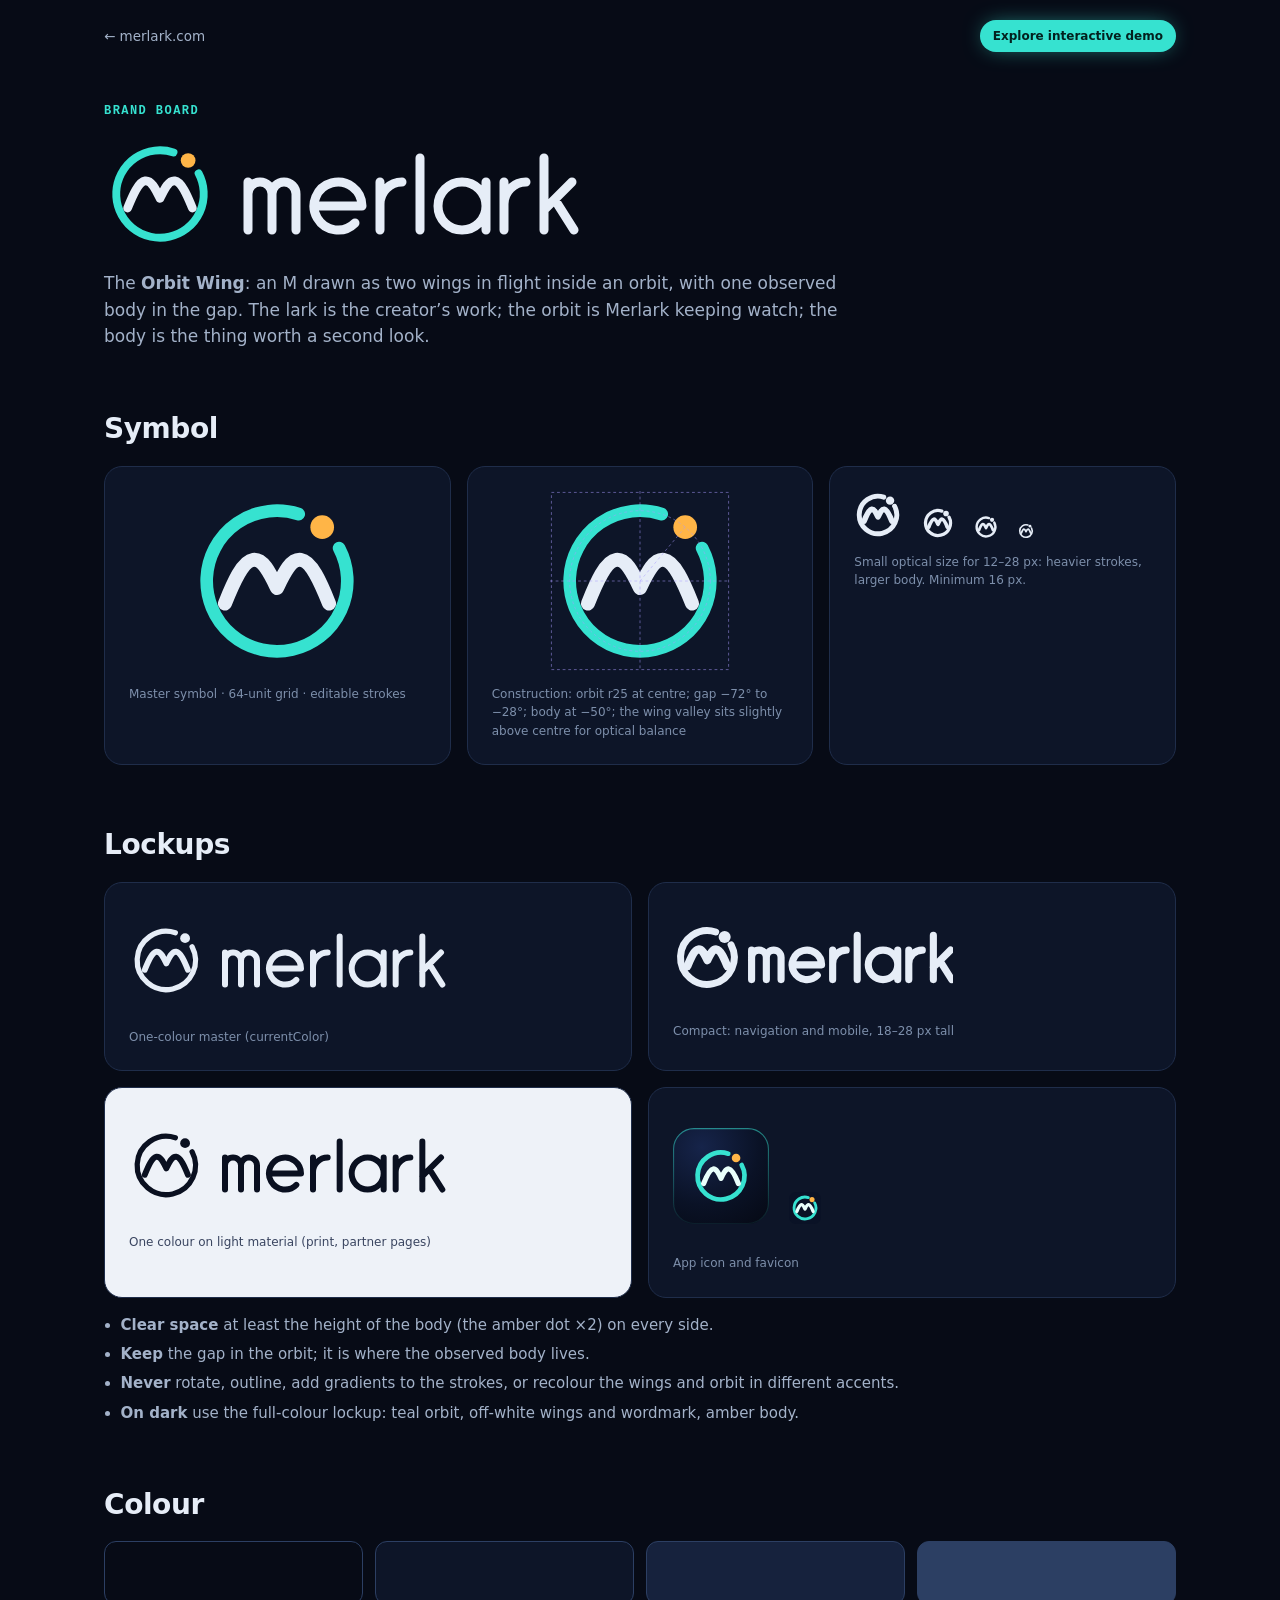
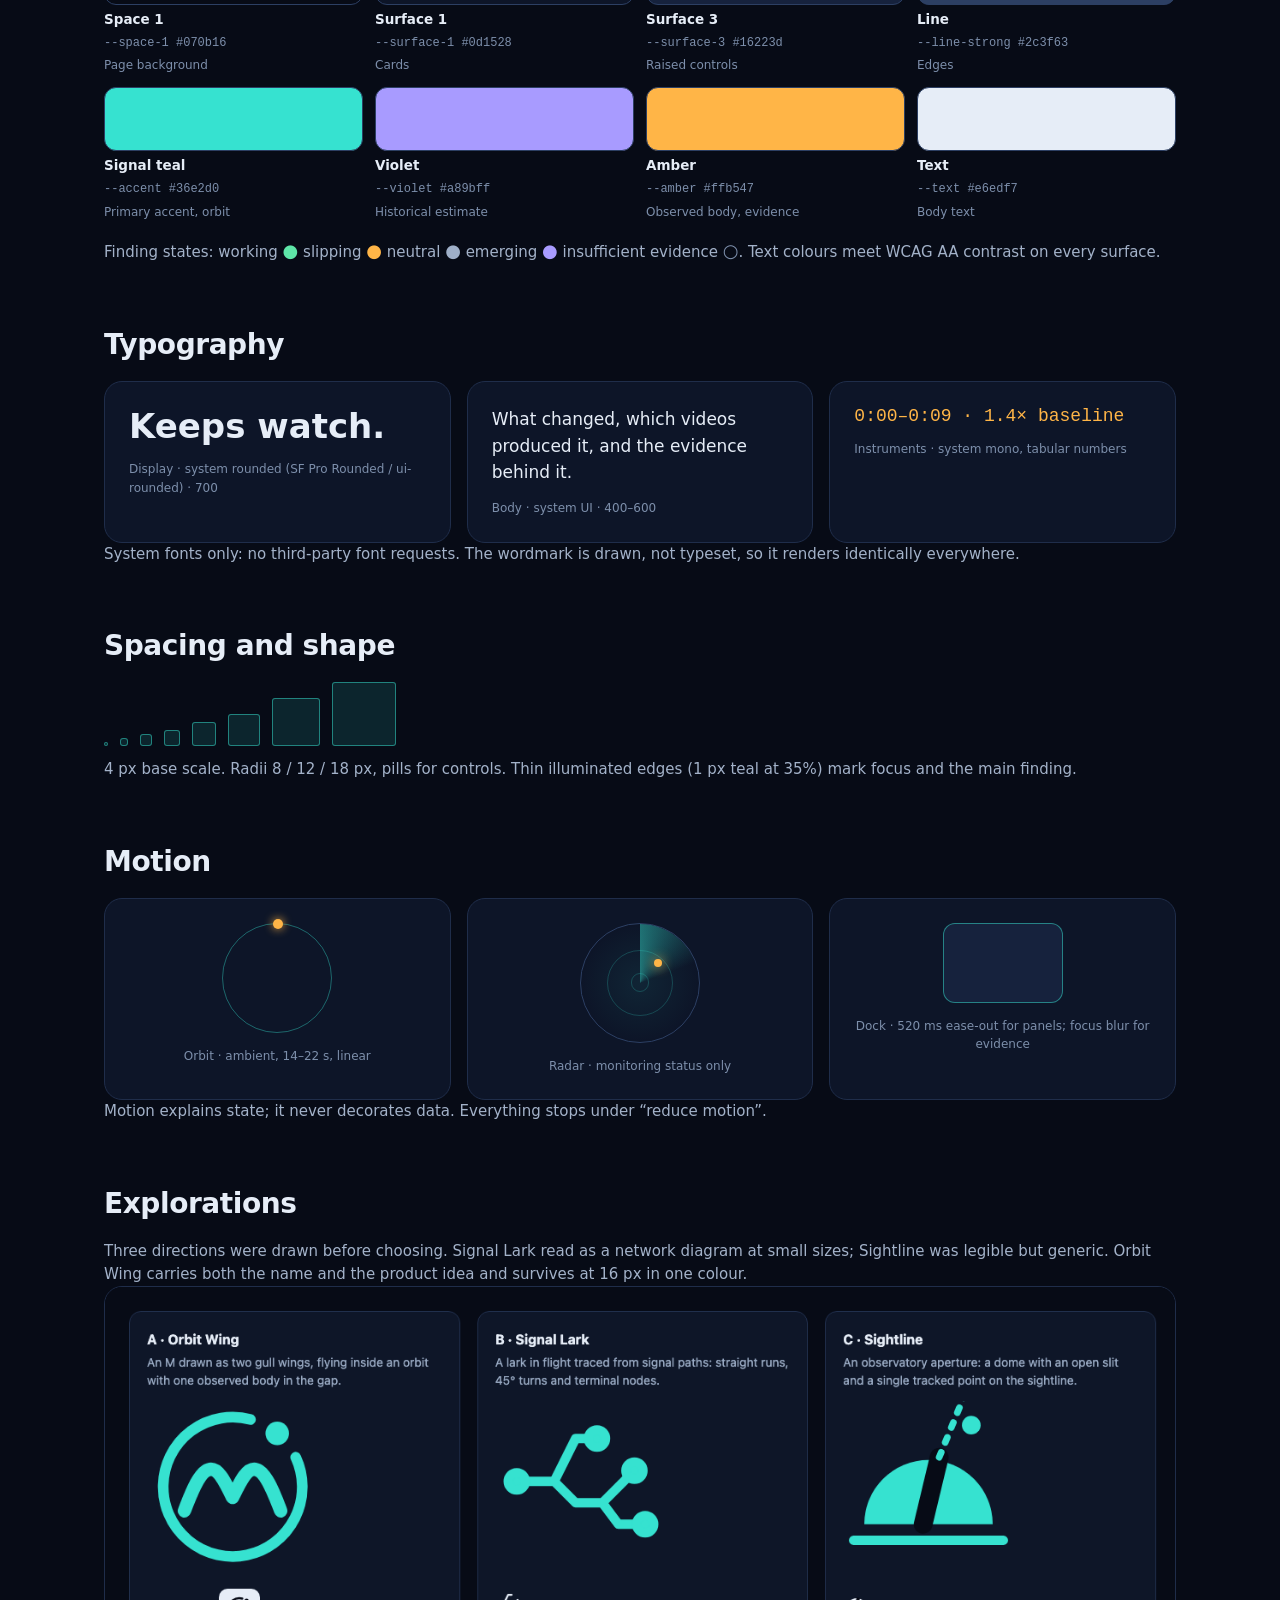
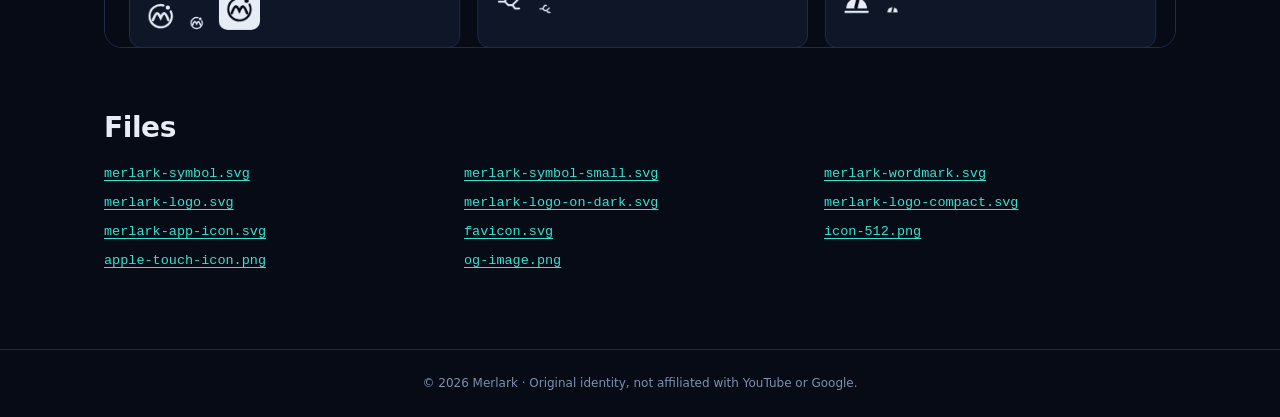
==== brand/index.html @ f20dcfb4 "Merlark brand, spacecraft landing and interactive demo at /demo/ Source: MERLARK branch landing-v2 (" ====
<!doctype html>
<html lang="en" style="background:#070b16">
<head>
<meta charset="utf-8"><meta name="viewport" content="width=device-width, initial-scale=1"><meta name="color-scheme" content="dark">
<title>Merlark brand</title>
<meta name="description" content="Merlark brand board: symbol, wordmark, colours, typography, spacing, usage and motion.">
<link rel="icon" href="../assets/brand/favicon.svg" type="image/svg+xml">
<link rel="stylesheet" href="../assets/css/tokens.css"><link rel="stylesheet" href="../assets/css/base.css"><link rel="stylesheet" href="../assets/css/space.css"><link rel="stylesheet" href="brand.css">
</head>
<body>
<div class="starfield" aria-hidden="true"></div>
<header class="bb-head"><a href="../" class="back">← merlark.com</a><a class="btn btn-primary btn-sm" href="../demo/">Explore interactive demo</a></header>
<main class="bb">
<section class="bb-hero">
  <p class="eyebrow">Brand board</p>
  <div class="bb-lockup"><svg role="img" aria-label="Merlark logo" xmlns="http://www.w3.org/2000/svg" viewBox="0 0 240 56" width="480" height="112" role="img" aria-label="Merlark">
  
  <g transform="scale(0.875)" fill="none" stroke-linecap="round" stroke-linejoin="round">
    <path d="M54.07 20.26A25 25 0 1 1 39.73 8.22" stroke="#36e2d0" stroke-width="4.5"/>
    <path d="M13.5 40C16.5 32.5 19.8 25 23.5 24.5C27.2 24 29.6 29.5 32 34.5C34.4 29.5 36.8 24 40.5 24.5C44.2 25 47.5 32.5 50.5 40" stroke="#e6edf7" stroke-width="5"/>
    <circle cx="48.07" cy="12.85" r="4.2" fill="#ffb547"/>
  </g>
  <path transform="translate(70 6)" d="M2 40V16M2 22A6 6 0 0 1 14 22V40M14 22A6 6 0 0 1 26 22V40 M35 28H59A12 12 0 1 0 55.5 36.5 M68 40V16M68 27A11 11 0 0 1 79 16 M88 4V40 M121 16V40M121 28A12 12 0 1 0 97 28A12 12 0 1 0 121 28 M130 40V16M130 27A11 11 0 0 1 141 16 M150 4V40M164 16L150 30M155.5 25L165 40" fill="none" stroke="#e6edf7" stroke-width="4.5" stroke-linecap="round" stroke-linejoin="round"/>
</svg>
</div>
  <p class="lead">The <strong>Orbit Wing</strong>: an M drawn as two wings in flight inside an orbit, with one observed body in the gap. The lark is the creator’s work; the orbit is Merlark keeping watch; the body is the thing worth a second look.</p>
</section>

<section><h2>Symbol</h2>
<div class="grid3">
  <figure class="tile"><div class="sym-c"><svg  xmlns="http://www.w3.org/2000/svg" viewBox="0 0 64 64" width="180" height="180" role="img" aria-label="Merlark">
  
  <g fill="none" stroke="currentColor" stroke-linecap="round" stroke-linejoin="round">
    <path class="orbit" d="M54.07 20.26A25 25 0 1 1 39.73 8.22" stroke-width="4.5"/>
    <path class="wings" d="M13.5 40C16.5 32.5 19.8 25 23.5 24.5C27.2 24 29.6 29.5 32 34.5C34.4 29.5 36.8 24 40.5 24.5C44.2 25 47.5 32.5 50.5 40" stroke-width="5"/>
  </g>
  <circle class="body" cx="48.07" cy="12.85" r="4.2" fill="currentColor"/>
</svg>
</div><figcaption>Master symbol · 64-unit grid · editable strokes</figcaption></figure>
  <figure class="tile construct"><div class="sym-c"><svg  xmlns="http://www.w3.org/2000/svg" viewBox="0 0 64 64" width="180" height="180" role="img" aria-label="Merlark">
  
  <g fill="none" stroke="currentColor" stroke-linecap="round" stroke-linejoin="round">
    <path class="orbit" d="M54.07 20.26A25 25 0 1 1 39.73 8.22" stroke-width="4.5"/>
    <path class="wings" d="M13.5 40C16.5 32.5 19.8 25 23.5 24.5C27.2 24 29.6 29.5 32 34.5C34.4 29.5 36.8 24 40.5 24.5C44.2 25 47.5 32.5 50.5 40" stroke-width="5"/>
  </g>
  <circle class="body" cx="48.07" cy="12.85" r="4.2" fill="currentColor"/>
</svg>
<svg class="guides" viewBox="0 0 64 64" width="180" height="180" aria-hidden="true"><circle cx="32" cy="32" r="25"/><line x1="32" y1="0" x2="32" y2="64"/><line x1="0" y1="32" x2="64" y2="32"/><line x1="32" y1="32" x2="48.07" y2="12.85"/><rect x="0.5" y="0.5" width="63" height="63"/></svg></div><figcaption>Construction: orbit r25 at centre; gap −72° to −28°; body at −50°; the wing valley sits slightly above centre for optical balance</figcaption></figure>
  <figure class="tile sizes"><div class="row"><svg  xmlns="http://www.w3.org/2000/svg" viewBox="0 0 64 64" width="48" height="48" role="img" aria-label="Merlark">
  
  <g fill="none" stroke="currentColor" stroke-linecap="round" stroke-linejoin="round">
    <path d="M54.07 20.26A25 25 0 1 1 39.73 8.22" stroke-width="6.5"/>
    <path d="M13.5 40C16.5 32.5 19.8 25 23.5 24.5C27.2 24 29.6 29.5 32 34.5C34.4 29.5 36.8 24 40.5 24.5C44.2 25 47.5 32.5 50.5 40" stroke-width="7.5"/>
  </g>
  <circle cx="48.07" cy="12.85" r="5.6" fill="currentColor"/>
</svg>
<svg  xmlns="http://www.w3.org/2000/svg" viewBox="0 0 64 64" width="32" height="32" role="img" aria-label="Merlark">
  
  <g fill="none" stroke="currentColor" stroke-linecap="round" stroke-linejoin="round">
    <path d="M54.07 20.26A25 25 0 1 1 39.73 8.22" stroke-width="6.5"/>
    <path d="M13.5 40C16.5 32.5 19.8 25 23.5 24.5C27.2 24 29.6 29.5 32 34.5C34.4 29.5 36.8 24 40.5 24.5C44.2 25 47.5 32.5 50.5 40" stroke-width="7.5"/>
  </g>
  <circle cx="48.07" cy="12.85" r="5.6" fill="currentColor"/>
</svg>
<svg  xmlns="http://www.w3.org/2000/svg" viewBox="0 0 64 64" width="24" height="24" role="img" aria-label="Merlark">
  
  <g fill="none" stroke="currentColor" stroke-linecap="round" stroke-linejoin="round">
    <path d="M54.07 20.26A25 25 0 1 1 39.73 8.22" stroke-width="6.5"/>
    <path d="M13.5 40C16.5 32.5 19.8 25 23.5 24.5C27.2 24 29.6 29.5 32 34.5C34.4 29.5 36.8 24 40.5 24.5C44.2 25 47.5 32.5 50.5 40" stroke-width="7.5"/>
  </g>
  <circle cx="48.07" cy="12.85" r="5.6" fill="currentColor"/>
</svg>
<svg  xmlns="http://www.w3.org/2000/svg" viewBox="0 0 64 64" width="16" height="16" role="img" aria-label="Merlark">
  
  <g fill="none" stroke="currentColor" stroke-linecap="round" stroke-linejoin="round">
    <path d="M54.07 20.26A25 25 0 1 1 39.73 8.22" stroke-width="6.5"/>
    <path d="M13.5 40C16.5 32.5 19.8 25 23.5 24.5C27.2 24 29.6 29.5 32 34.5C34.4 29.5 36.8 24 40.5 24.5C44.2 25 47.5 32.5 50.5 40" stroke-width="7.5"/>
  </g>
  <circle cx="48.07" cy="12.85" r="5.6" fill="currentColor"/>
</svg>
</div><figcaption>Small optical size for 12–28 px: heavier strokes, larger body. Minimum 16 px.</figcaption></figure>
</div></section>

<section><h2>Lockups</h2>
<div class="grid2">
  <figure class="tile"><div class="pad mono"><svg  xmlns="http://www.w3.org/2000/svg" viewBox="0 0 240 56" width="320" height="75" role="img" aria-label="Merlark">
  
  <g transform="scale(0.875)" fill="none" stroke-linecap="round" stroke-linejoin="round">
    <path d="M54.07 20.26A25 25 0 1 1 39.73 8.22" stroke="currentColor" stroke-width="4.5"/>
    <path d="M13.5 40C16.5 32.5 19.8 25 23.5 24.5C27.2 24 29.6 29.5 32 34.5C34.4 29.5 36.8 24 40.5 24.5C44.2 25 47.5 32.5 50.5 40" stroke="currentColor" stroke-width="5"/>
    <circle cx="48.07" cy="12.85" r="4.2" fill="currentColor"/>
  </g>
  <path transform="translate(70 6)" d="M2 40V16M2 22A6 6 0 0 1 14 22V40M14 22A6 6 0 0 1 26 22V40 M35 28H59A12 12 0 1 0 55.5 36.5 M68 40V16M68 27A11 11 0 0 1 79 16 M88 4V40 M121 16V40M121 28A12 12 0 1 0 97 28A12 12 0 1 0 121 28 M130 40V16M130 27A11 11 0 0 1 141 16 M150 4V40M164 16L150 30M155.5 25L165 40" fill="none" stroke="currentColor" stroke-width="4.5" stroke-linecap="round" stroke-linejoin="round"/>
</svg>
</div><figcaption>One-colour master (currentColor)</figcaption></figure>
  <figure class="tile"><div class="pad mono"><svg  xmlns="http://www.w3.org/2000/svg" viewBox="0 0 228 56" width="280" height="69" role="img" aria-label="Merlark">
  
  <g transform="scale(0.875)" fill="none" stroke-linecap="round" stroke-linejoin="round">
    <path d="M54.07 20.26A25 25 0 1 1 39.73 8.22" stroke="currentColor" stroke-width="6.5"/>
    <path d="M13.5 40C16.5 32.5 19.8 25 23.5 24.5C27.2 24 29.6 29.5 32 34.5C34.4 29.5 36.8 24 40.5 24.5C44.2 25 47.5 32.5 50.5 40" stroke="currentColor" stroke-width="7.5"/>
    <circle cx="48.07" cy="12.85" r="5.6" fill="currentColor"/>
  </g>
  <path transform="translate(62 6)" d="M2 40V16M2 22A6 6 0 0 1 14 22V40M14 22A6 6 0 0 1 26 22V40 M35 28H59A12 12 0 1 0 55.5 36.5 M68 40V16M68 27A11 11 0 0 1 79 16 M88 4V40 M121 16V40M121 28A12 12 0 1 0 97 28A12 12 0 1 0 121 28 M130 40V16M130 27A11 11 0 0 1 141 16 M150 4V40M164 16L150 30M155.5 25L165 40" fill="none" stroke="currentColor" stroke-width="5.8" stroke-linecap="round" stroke-linejoin="round"/>
</svg>
</div><figcaption>Compact: navigation and mobile, 18–28 px tall</figcaption></figure>
  <figure class="tile light"><div class="pad"><svg  xmlns="http://www.w3.org/2000/svg" viewBox="0 0 240 56" width="320" height="75" role="img" aria-label="Merlark">
  
  <g transform="scale(0.875)" fill="none" stroke-linecap="round" stroke-linejoin="round">
    <path d="M54.07 20.26A25 25 0 1 1 39.73 8.22" stroke="currentColor" stroke-width="4.5"/>
    <path d="M13.5 40C16.5 32.5 19.8 25 23.5 24.5C27.2 24 29.6 29.5 32 34.5C34.4 29.5 36.8 24 40.5 24.5C44.2 25 47.5 32.5 50.5 40" stroke="currentColor" stroke-width="5"/>
    <circle cx="48.07" cy="12.85" r="4.2" fill="currentColor"/>
  </g>
  <path transform="translate(70 6)" d="M2 40V16M2 22A6 6 0 0 1 14 22V40M14 22A6 6 0 0 1 26 22V40 M35 28H59A12 12 0 1 0 55.5 36.5 M68 40V16M68 27A11 11 0 0 1 79 16 M88 4V40 M121 16V40M121 28A12 12 0 1 0 97 28A12 12 0 1 0 121 28 M130 40V16M130 27A11 11 0 0 1 141 16 M150 4V40M164 16L150 30M155.5 25L165 40" fill="none" stroke="currentColor" stroke-width="4.5" stroke-linecap="round" stroke-linejoin="round"/>
</svg>
</div><figcaption>One colour on light material (print, partner pages)</figcaption></figure>
  <figure class="tile"><div class="pad row"><img src="../assets/brand/merlark-app-icon.svg" width="96" height="96" alt="Merlark app icon"><img src="../assets/brand/favicon.svg" width="32" height="32" alt="Merlark favicon"></div><figcaption>App icon and favicon</figcaption></figure>
</div>
<ul class="rules">
  <li><b>Clear space</b> at least the height of the body (the amber dot ×2) on every side.</li>
  <li><b>Keep</b> the gap in the orbit; it is where the observed body lives.</li>
  <li><b>Never</b> rotate, outline, add gradients to the strokes, or recolour the wings and orbit in different accents.</li>
  <li><b>On dark</b> use the full-colour lockup: teal orbit, off-white wings and wordmark, amber body.</li>
</ul></section>

<section><h2>Colour</h2><ul class="swatches"><li><i style="background:#070b16"></i><b>Space 1</b><code>--space-1 #070b16</code><span>Page background</span></li><li><i style="background:#0d1528"></i><b>Surface 1</b><code>--surface-1 #0d1528</code><span>Cards</span></li><li><i style="background:#16223d"></i><b>Surface 3</b><code>--surface-3 #16223d</code><span>Raised controls</span></li><li><i style="background:#2c3f63"></i><b>Line</b><code>--line-strong #2c3f63</code><span>Edges</span></li><li><i style="background:#36e2d0"></i><b>Signal teal</b><code>--accent #36e2d0</code><span>Primary accent, orbit</span></li><li><i style="background:#a89bff"></i><b>Violet</b><code>--violet #a89bff</code><span>Historical estimate</span></li><li><i style="background:#ffb547"></i><b>Amber</b><code>--amber #ffb547</code><span>Observed body, evidence</span></li><li><i style="background:#e6edf7"></i><b>Text</b><code>--text #e6edf7</code><span>Body text</span></li></ul>
<p class="muted">Finding states: working <span class="k" style="color:#5ee6a8">●</span> slipping <span class="k" style="color:#ffb547">●</span> neutral <span class="k" style="color:#9fb0c9">●</span> emerging <span class="k" style="color:#a89bff">●</span> insufficient evidence <span class="k" style="color:#7d8fab">○</span>. Text colours meet WCAG AA contrast on every surface.</p></section>

<section><h2>Typography</h2>
<div class="grid3">
  <div class="tile type"><span class="t-disp">Keeps watch.</span><small>Display · system rounded (SF Pro Rounded / ui-rounded) · 700</small></div>
  <div class="tile type"><span class="t-body">What changed, which videos produced it, and the evidence behind it.</span><small>Body · system UI · 400–600</small></div>
  <div class="tile type"><span class="t-mono">0:00–0:09 · 1.4× baseline</span><small>Instruments · system mono, tabular numbers</small></div>
</div>
<p class="muted">System fonts only: no third-party font requests. The wordmark is drawn, not typeset, so it renders identically everywhere.</p></section>

<section><h2>Spacing and shape</h2>
<div class="spacing"><span style="width:4px;height:4px"></span><span style="width:8px;height:8px"></span><span style="width:12px;height:12px"></span><span style="width:16px;height:16px"></span><span style="width:24px;height:24px"></span><span style="width:32px;height:32px"></span><span style="width:48px;height:48px"></span><span style="width:64px;height:64px"></span></div>
<p class="muted">4 px base scale. Radii 8 / 12 / 18 px, pills for controls. Thin illuminated edges (1 px teal at 35%) mark focus and the main finding.</p></section>

<section><h2>Motion</h2>
<div class="grid3">
  <div class="tile motion"><div class="m-orbit"><i></i></div><small>Orbit · ambient, 14–22 s, linear</small></div>
  <div class="tile motion"><div class="radar"><i class="sweep"></i><i class="ring r1"></i><i class="ring r2"></i><b class="blip"></b></div><small>Radar · monitoring status only</small></div>
  <div class="tile motion"><div class="m-dock"></div><small>Dock · 520 ms ease-out for panels; focus blur for evidence</small></div>
</div>
<p class="muted">Motion explains state; it never decorates data. Everything stops under “reduce motion”.</p></section>

<section><h2>Explorations</h2>
<p class="muted">Three directions were drawn before choosing. Signal Lark read as a network diagram at small sizes; Sightline was legible but generic. Orbit Wing carries both the name and the product idea and survives at 16 px in one colour.</p>
<img class="explore" src="exploration.png" alt="Three logo concepts: Orbit Wing, Signal Lark and Sightline" width="1250" height="420" loading="lazy">
</section>

<section><h2>Files</h2><ul class="files">
<li><a href="../assets/brand/merlark-symbol.svg" download>merlark-symbol.svg</a></li><li><a href="../assets/brand/merlark-symbol-small.svg" download>merlark-symbol-small.svg</a></li><li><a href="../assets/brand/merlark-wordmark.svg" download>merlark-wordmark.svg</a></li><li><a href="../assets/brand/merlark-logo.svg" download>merlark-logo.svg</a></li><li><a href="../assets/brand/merlark-logo-on-dark.svg" download>merlark-logo-on-dark.svg</a></li><li><a href="../assets/brand/merlark-logo-compact.svg" download>merlark-logo-compact.svg</a></li><li><a href="../assets/brand/merlark-app-icon.svg" download>merlark-app-icon.svg</a></li><li><a href="../assets/brand/favicon.svg" download>favicon.svg</a></li><li><a href="../assets/brand/icon-512.png" download>icon-512.png</a></li><li><a href="../assets/brand/apple-touch-icon.png" download>apple-touch-icon.png</a></li><li><a href="../assets/brand/og-image.png" download>og-image.png</a></li>
</ul></section>
</main>
<footer class="bb-foot">© 2026 Merlark · Original identity, not affiliated with YouTube or Google.</footer>
</body></html>
---- assets/css/tokens.css ----
/* Merlark design tokens — dark spacecraft interface. Single source for landing, brand board and demo. */
:root {
  color-scheme: dark;

  /* Foundation */
  --space-0: #04070e;
  --space-1: #070b16;
  --space-2: #0a1020;
  --surface-1: #0d1528;
  --surface-2: #111b31;
  --surface-3: #16223d;
  --surface-glass: rgba(17, 27, 49, 0.72);
  --line: #1f2d4a;
  --line-strong: #2c3f63;
  --edge-glow: rgba(54, 226, 208, 0.35);

  /* Text (all >= 4.5:1 on --space-2) */
  --text: #e6edf7;
  --text-muted: #a3b2c9;
  --text-dim: #7d8fab;

  /* Accents */
  --accent: #36e2d0;          /* signal teal — primary */
  --accent-strong: #7ff5e8;
  --accent-soft: rgba(54, 226, 208, 0.12);
  --accent-ink: #03211e;
  --violet: #a89bff;
  --violet-soft: rgba(168, 155, 255, 0.14);
  --amber: #ffb547;
  --amber-soft: rgba(255, 181, 71, 0.14);
  --danger: #ff7b8b;
  --danger-soft: rgba(255, 123, 139, 0.14);

  /* Finding states (performance trend, §5.9) */
  --state-working: #5ee6a8;
  --state-slipping: #ffb547;
  --state-neutral: #9fb0c9;
  --state-emerging: #a89bff;
  --state-insufficient: #7d8fab;

  /* Provenance (§6.7) */
  --prov-historical: #a89bff;  /* category 4 — historical estimate */
  --prov-observed: #36e2d0;    /* category 5 — observed by Merlark */

  /* Type */
  --font-display: ui-rounded, "SF Pro Rounded", "Nunito", system-ui, -apple-system, "Segoe UI", Roboto, sans-serif;
  --font-body: system-ui, -apple-system, "Segoe UI", Roboto, "Helvetica Neue", Arial, sans-serif;
  --font-mono: ui-monospace, "SF Mono", "JetBrains Mono", Menlo, Consolas, monospace;
  --fs-xs: 12px;
  --fs-sm: 13.5px;
  --fs-md: 15px;
  --fs-lg: 17px;
  --fs-xl: 21px;
  --fs-2xl: 28px;
  --fs-3xl: clamp(34px, 4.6vw, 54px);

  /* Spacing: 4px base */
  --s1: 4px; --s2: 8px; --s3: 12px; --s4: 16px; --s5: 20px; --s6: 24px; --s8: 32px; --s10: 40px; --s12: 48px; --s16: 64px;

  /* Shape and depth */
  --r-sm: 8px;
  --r-md: 12px;
  --r-lg: 18px;
  --r-pill: 999px;
  --shadow-1: 0 1px 0 rgba(255,255,255,0.04) inset, 0 10px 30px -12px rgba(0,0,0,0.6);
  --shadow-2: 0 1px 0 rgba(255,255,255,0.05) inset, 0 24px 60px -20px rgba(0,0,0,0.75);
  --glow: 0 0 0 1px var(--edge-glow), 0 0 24px -6px rgba(54, 226, 208, 0.45);

  /* Motion */
  --ease-out: cubic-bezier(0.22, 1, 0.36, 1);
  --ease-dock: cubic-bezier(0.65, 0, 0.35, 1);
  --t-fast: 140ms;
  --t-med: 260ms;
  --t-slow: 520ms;
}

@media (prefers-reduced-motion: reduce) {
  :root { --t-fast: 0ms; --t-med: 0ms; --t-slow: 0ms; }
}
---- assets/css/base.css ----
/* Shared base: reset, typography, controls. Dark only — the document background is set explicitly to avoid white flashes. */
*, *::before, *::after { box-sizing: border-box; }
html { background: var(--space-1); -webkit-text-size-adjust: 100%; scroll-behavior: smooth; }
@media (prefers-reduced-motion: reduce) { html { scroll-behavior: auto; } }
body {
  margin: 0;
  min-height: 100vh;
  background: var(--space-1);
  color: var(--text);
  font: var(--fs-md)/1.55 var(--font-body);
  -webkit-font-smoothing: antialiased;
}
h1, h2, h3, h4 { font-family: var(--font-display); line-height: 1.15; letter-spacing: -0.015em; margin: 0; font-weight: 700; }
p { margin: 0; }
a { color: var(--accent); text-underline-offset: 3px; }
a:hover { color: var(--accent-strong); }
img, svg { display: block; max-width: 100%; }
button, input, select, textarea { font: inherit; color: inherit; }
::selection { background: rgba(54, 226, 208, 0.3); color: #fff; }
:focus-visible { outline: 2px solid var(--accent); outline-offset: 2px; border-radius: 4px; }
.num, .mono { font-family: var(--font-mono); font-variant-numeric: tabular-nums; letter-spacing: -0.01em; }
.sr-only { position: absolute; width: 1px; height: 1px; padding: 0; margin: -1px; overflow: hidden; clip: rect(0 0 0 0); white-space: nowrap; border: 0; }
.eyebrow { font: 600 var(--fs-xs)/1.2 var(--font-mono); letter-spacing: 0.12em; text-transform: uppercase; color: var(--accent); }
.muted { color: var(--text-muted); }
.dim { color: var(--text-dim); }

/* Buttons */
.btn {
  --btn-bg: var(--surface-3); --btn-fg: var(--text); --btn-line: var(--line-strong);
  display: inline-flex; align-items: center; justify-content: center; gap: var(--s2);
  min-height: 40px; padding: 0 var(--s4); border-radius: var(--r-pill);
  background: var(--btn-bg); color: var(--btn-fg); border: 1px solid var(--btn-line);
  font-weight: 600; font-size: var(--fs-sm); text-decoration: none; cursor: pointer; white-space: nowrap;
  transition: transform var(--t-fast) var(--ease-out), box-shadow var(--t-med) var(--ease-out), background var(--t-fast);
}
.btn:hover { color: var(--btn-fg); background: color-mix(in srgb, var(--btn-bg) 85%, #fff 15%); }
.btn:active { transform: translateY(1px) scale(0.99); }
.btn[disabled] { opacity: 0.45; cursor: not-allowed; }
.btn-primary { --btn-bg: var(--accent); --btn-fg: var(--accent-ink); --btn-line: transparent; box-shadow: 0 0 22px -6px rgba(54, 226, 208, 0.7); }
.btn-primary:hover { --btn-bg: var(--accent-strong); box-shadow: 0 0 30px -4px rgba(54, 226, 208, 0.8); }
.btn-ghost { --btn-bg: transparent; --btn-line: var(--line-strong); }
.btn-ghost:hover { background: var(--surface-2); }
.btn-quiet { --btn-bg: transparent; --btn-line: transparent; padding: 0 var(--s2); color: var(--text-muted); }
.btn-quiet:hover { background: var(--surface-2); color: var(--text); }
.btn-danger { --btn-bg: var(--danger-soft); --btn-fg: var(--danger); --btn-line: rgba(255,123,139,0.35); }
.btn-sm { min-height: 32px; padding: 0 var(--s3); font-size: var(--fs-xs); }
.btn-lg { min-height: 50px; padding: 0 var(--s6); font-size: var(--fs-md); }

/* Brand mark (inline SVG) */
.logo { display: inline-flex; align-items: center; gap: 10px; color: var(--text); text-decoration: none; }
.logo .sym { color: var(--accent); }
.logo .sym .body { fill: var(--amber); }
.logo .sym .wings { stroke: var(--text); }
---- assets/css/space.css ----
/* Shared atmosphere: star field, orbit lines, radar. Transform/opacity only, paused for reduced motion. */
.starfield {
  position: fixed; inset: 0; z-index: -1; pointer-events: none; overflow: hidden;
  background:
    radial-gradient(1200px 700px at 78% -10%, rgba(54, 226, 208, 0.10), transparent 60%),
    radial-gradient(900px 600px at -10% 30%, rgba(168, 155, 255, 0.10), transparent 60%),
    radial-gradient(700px 500px at 60% 110%, rgba(255, 181, 71, 0.05), transparent 60%),
    var(--space-1);
}
.starfield::before, .starfield::after {
  content: ""; position: absolute; inset: -50%;
  background-image:
    radial-gradient(1px 1px at 20px 30px, rgba(230, 237, 247, 0.55), transparent 60%),
    radial-gradient(1px 1px at 140px 80px, rgba(230, 237, 247, 0.35), transparent 60%),
    radial-gradient(1.5px 1.5px at 260px 160px, rgba(127, 245, 232, 0.5), transparent 60%),
    radial-gradient(1px 1px at 330px 40px, rgba(230, 237, 247, 0.3), transparent 60%),
    radial-gradient(1px 1px at 90px 220px, rgba(168, 155, 255, 0.45), transparent 60%);
  background-size: 380px 260px;
  animation: drift 160s linear infinite;
  opacity: 0.7;
}
.starfield::after { background-size: 520px 410px; animation-duration: 260s; opacity: 0.45; transform: rotate(12deg); }
@keyframes drift { to { transform: translate3d(-380px, -260px, 0); } }

.orbit-lines { position: absolute; inset: 0; pointer-events: none; }
.orbit-lines i {
  position: absolute; left: 50%; top: 50%; border: 1px solid rgba(54, 226, 208, 0.12); border-radius: 50%;
  transform: translate(-50%, -50%) rotate(-18deg) scaleY(0.42);
}
.orbit-lines i::after {
  content: ""; position: absolute; width: 6px; height: 6px; border-radius: 50%; background: var(--accent);
  box-shadow: 0 0 10px var(--accent); top: -3px; left: 50%; transform-origin: 0 calc(var(--r) / 2);
}

/* Radar instrument */
.radar { position: relative; width: 120px; height: 120px; border-radius: 50%; flex: none;
  background: radial-gradient(circle, rgba(54,226,208,0.08), transparent 70%); border: 1px solid var(--line-strong); overflow: hidden; }
.radar.big { width: 180px; height: 180px; }
.radar .ring { position: absolute; inset: 22%; border-radius: 50%; border: 1px solid rgba(54,226,208,0.22); }
.radar .ring.r2 { inset: 42%; }
.radar .sweep { position: absolute; inset: 0; border-radius: 50%;
  background: conic-gradient(from 0deg, rgba(54,226,208,0.45), rgba(54,226,208,0) 70deg, transparent 360deg);
  animation: sweep 3.6s linear infinite; }
.radar .blip { position: absolute; width: 8px; height: 8px; border-radius: 50%; background: var(--amber); top: 30%; left: 62%;
  box-shadow: 0 0 12px var(--amber); animation: blip 3.6s ease-out infinite; }
@keyframes sweep { to { transform: rotate(360deg); } }
@keyframes blip { 0%, 8% { opacity: 0.2; transform: scale(0.6); } 12% { opacity: 1; transform: scale(1.3); } 60%, 100% { opacity: 0.25; transform: scale(1); } }

@media (prefers-reduced-motion: reduce) {
  .starfield::before, .starfield::after, .radar .sweep, .radar .blip { animation: none; }
}
---- brand/brand.css ----
/* brand/brand.css — brand board layout */
.bb-head { display: flex; justify-content: space-between; align-items: center; max-width: 1120px; margin: 0 auto; padding: 20px 24px; }
.back { color: var(--text-muted); text-decoration: none; font-size: var(--fs-sm); }
.bb { max-width: 1120px; margin: 0 auto; padding: 0 24px 64px; display: flex; flex-direction: column; gap: 64px; }
.bb h2 { font-size: var(--fs-2xl); margin-bottom: 20px; }
.bb-hero { padding-top: 32px; display: flex; flex-direction: column; gap: 20px; }
.bb-lockup svg { width: min(480px, 100%); height: auto; }
.lead { font-size: var(--fs-lg); color: var(--text-muted); max-width: 44em; }
.grid2, .grid3 { display: grid; gap: 16px; grid-template-columns: repeat(2, minmax(0,1fr)); }
.grid3 { grid-template-columns: repeat(3, minmax(0,1fr)); }
.tile { margin: 0; background: var(--surface-1); border: 1px solid var(--line); border-radius: var(--r-lg); padding: 24px; display: flex; flex-direction: column; gap: 14px; }
.tile figcaption, .tile small { color: var(--text-dim); font-size: var(--fs-xs); }
.sym-c { position: relative; color: var(--accent); display: grid; place-items: center; }
.sym-c > svg { grid-area: 1 / 1; }
.sym-c > svg:first-child circle { fill: var(--amber); }
.sym-c > svg:first-child .wings { stroke: var(--text); }
.guides * { fill: none; stroke: rgba(168,155,255,0.6); stroke-width: 0.3; stroke-dasharray: 1 1; }
.row { display: flex; align-items: flex-end; gap: 20px; color: var(--text); flex-wrap: wrap; }
.pad { padding: 16px 0; } .mono { color: var(--text); } .pad svg { max-width: 100%; height: auto; }
.tile.light { background: #eef2f8; } .tile.light .pad { color: #0a1020; } .tile.light figcaption { color: #3a4560; }
.rules { margin: 16px 0 0; padding-left: 1.1em; color: var(--text-muted); display: flex; flex-direction: column; gap: 6px; }
.swatches { list-style: none; padding: 0; margin: 0 0 16px; display: grid; grid-template-columns: repeat(4, minmax(0,1fr)); gap: 12px; }
.swatches li { display: flex; flex-direction: column; gap: 4px; font-size: var(--fs-xs); color: var(--text-dim); }
.swatches i { height: 64px; border-radius: 12px; border: 1px solid var(--line-strong); }
.swatches b { color: var(--text); font-size: var(--fs-sm); } .swatches code { font-family: var(--font-mono); }
.k { font-size: 1.2em; }
.type span { color: var(--text); } .t-disp { font: 700 34px var(--font-display); } .t-body { font-size: var(--fs-lg); } .t-mono { font: 500 18px var(--font-mono); color: var(--amber) !important; }
.spacing { display: flex; align-items: flex-end; gap: 12px; margin-bottom: 12px; } .spacing span { background: var(--accent-soft); border: 1px solid rgba(54,226,208,0.5); border-radius: 3px; }
.motion { align-items: center; text-align: center; }
.m-orbit { width: 110px; height: 110px; border-radius: 50%; border: 1px solid rgba(54,226,208,0.4); position: relative; animation: spin 14s linear infinite; }
.m-orbit i { position: absolute; width: 10px; height: 10px; border-radius: 50%; background: var(--amber); top: -5px; left: 50px; box-shadow: 0 0 10px var(--amber); }
.m-dock { width: 120px; height: 80px; border-radius: 12px; border: 1px solid rgba(54,226,208,0.5); background: var(--surface-3); animation: dockLoop 2.6s var(--ease-out) infinite; }
@keyframes spin { to { transform: rotate(360deg); } }
@keyframes dockLoop { 0% { opacity: 0; transform: translateY(14px) scale(0.98); filter: blur(4px); } 30%, 80% { opacity: 1; transform: none; filter: none; } 100% { opacity: 0; } }
.explore { width: 100%; height: auto; border-radius: var(--r-lg); border: 1px solid var(--line); }
.files { list-style: none; padding: 0; display: grid; grid-template-columns: repeat(3, minmax(0,1fr)); gap: 8px; font-family: var(--font-mono); font-size: var(--fs-sm); }
.bb-foot { text-align: center; color: var(--text-dim); font-size: var(--fs-xs); padding: 24px; border-top: 1px solid var(--line); }
@media (max-width: 760px) { .grid2, .grid3, .files { grid-template-columns: minmax(0,1fr); } .swatches { grid-template-columns: repeat(2, minmax(0,1fr)); } }
@media (prefers-reduced-motion: reduce) { .m-orbit, .m-dock { animation: none; } }
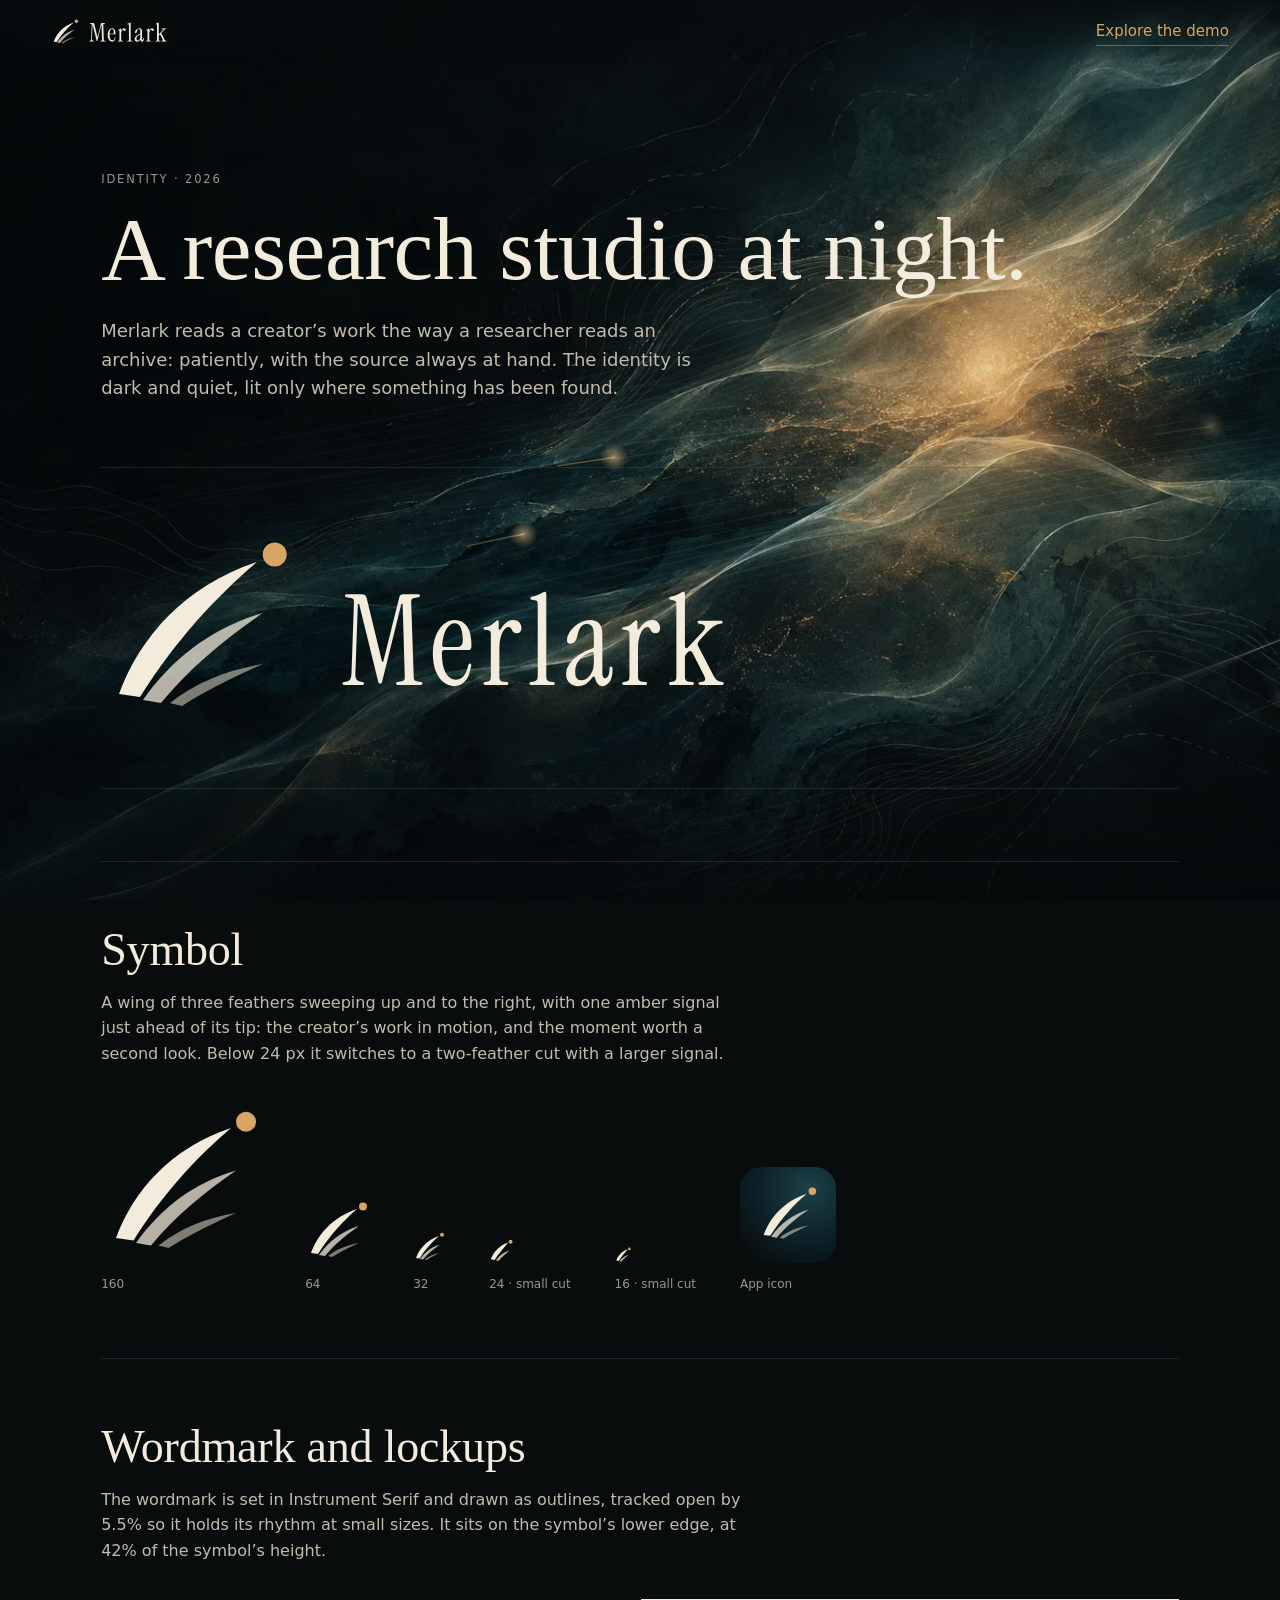
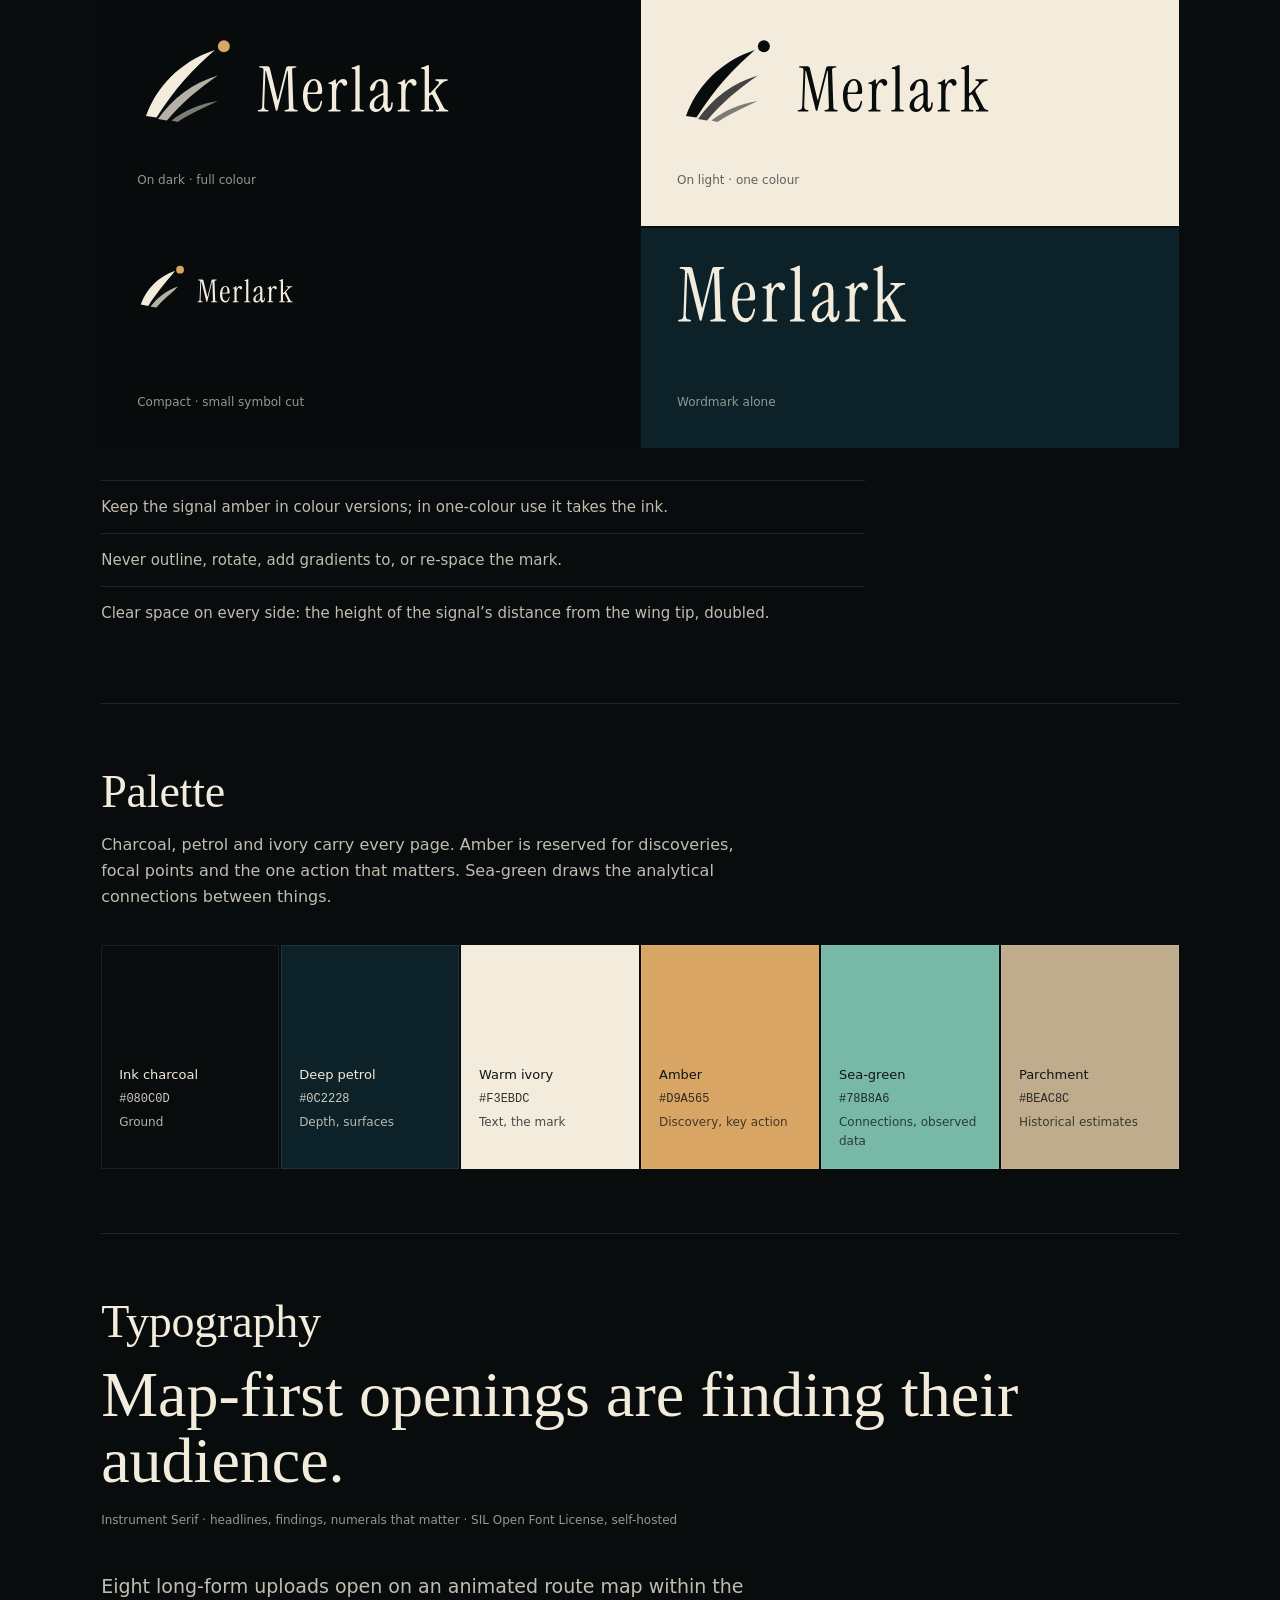
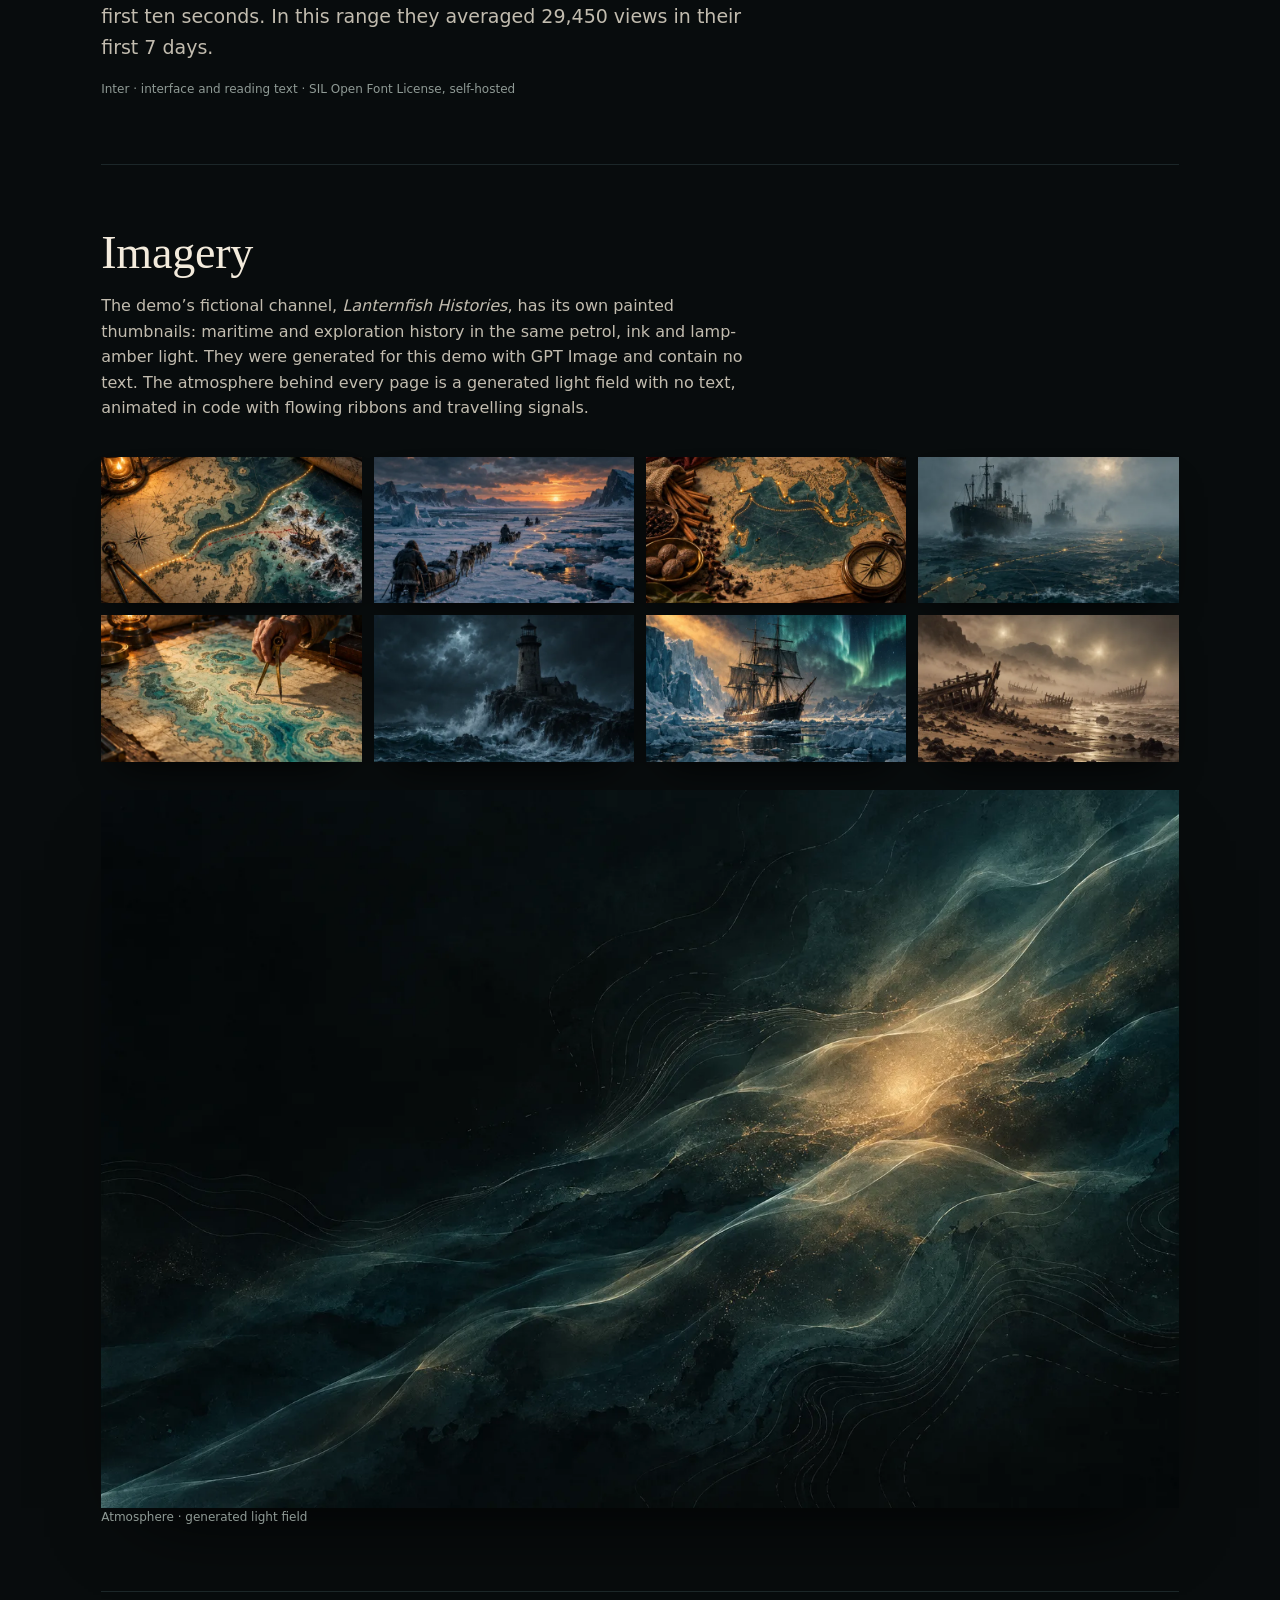
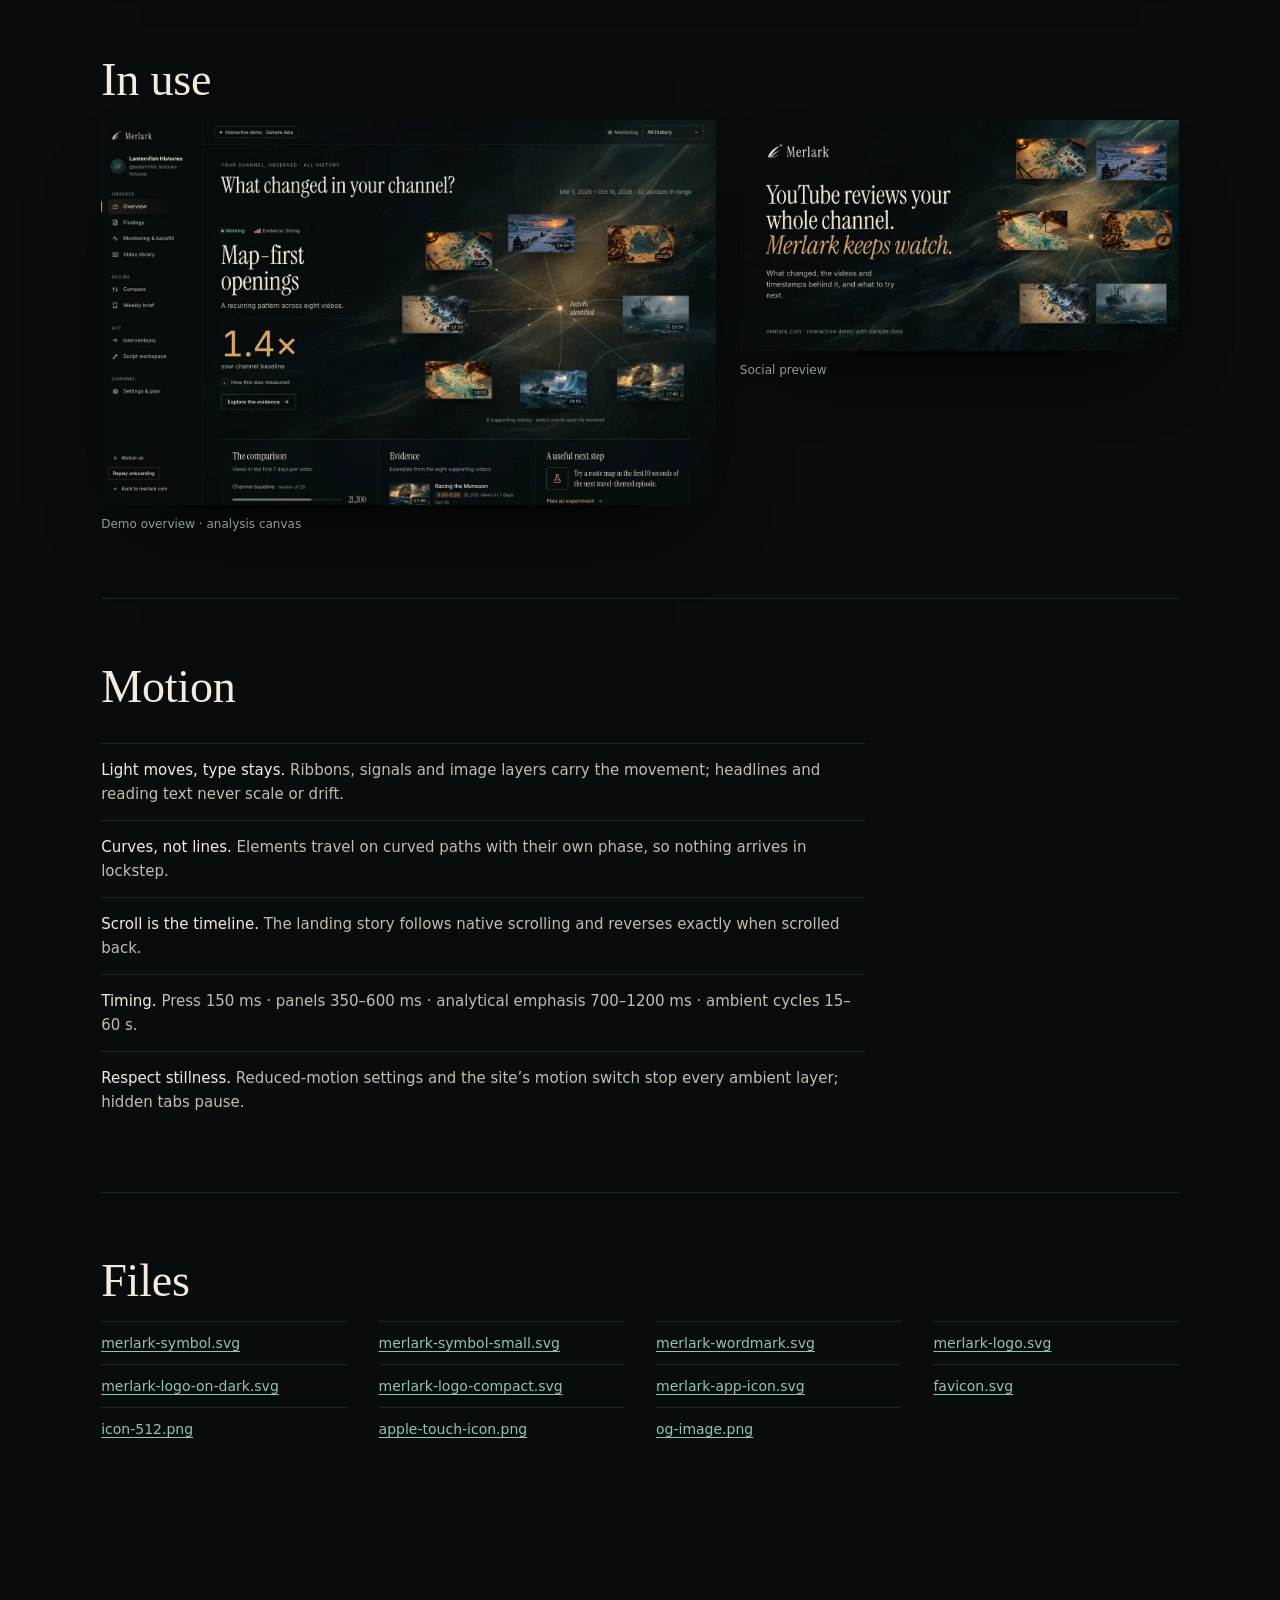
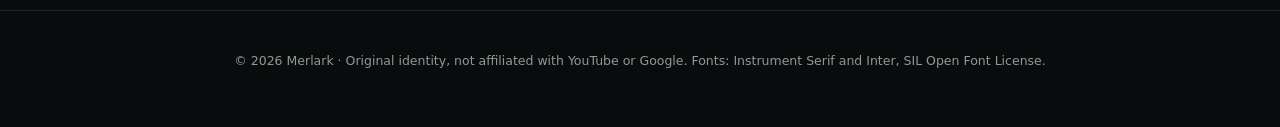
==== commit 64ad631f: "Night-studio redesign: new identity, scroll-driven evidence scene, demo analysis canvas, brand page " ====
--- a/brand/index.html
+++ b/brand/index.html
@@ -1,158 +1,114 @@
 <!doctype html>
-<html lang="en" style="background:#070b16">
+<html lang="en" style="background:#080c0d">
 <head>
-<meta charset="utf-8"><meta name="viewport" content="width=device-width, initial-scale=1"><meta name="color-scheme" content="dark">
+<meta charset="utf-8"><meta name="viewport" content="width=device-width, initial-scale=1"><meta name="color-scheme" content="dark"><meta name="theme-color" content="#080c0d">
 <title>Merlark brand</title>
-<meta name="description" content="Merlark brand board: symbol, wordmark, colours, typography, spacing, usage and motion.">
+<meta name="description" content="Merlark identity: the wing and signal symbol, serif wordmark, palette, typography, imagery and motion.">
 <link rel="icon" href="../assets/brand/favicon.svg" type="image/svg+xml">
-<link rel="stylesheet" href="../assets/css/tokens.css"><link rel="stylesheet" href="../assets/css/base.css"><link rel="stylesheet" href="../assets/css/space.css"><link rel="stylesheet" href="brand.css">
+<link rel="preload" href="../assets/fonts/instrument-serif-latin-400-normal.woff2" as="font" type="font/woff2" crossorigin>
+<link rel="stylesheet" href="../assets/css/tokens.css"><link rel="stylesheet" href="../assets/css/base.css"><link rel="stylesheet" href="../assets/css/atmosphere.css"><link rel="stylesheet" href="brand.css">
 </head>
 <body>
-<div class="starfield" aria-hidden="true"></div>
-<header class="bb-head"><a href="../" class="back">← merlark.com</a><a class="btn btn-primary btn-sm" href="../demo/">Explore interactive demo</a></header>
+<header class="bb-head"><a href="../" class="logo" aria-label="Merlark home" data-logo></a><a class="text-link" href="../demo/">Explore the demo</a></header>
 <main class="bb">
 <section class="bb-hero">
-  <p class="eyebrow">Brand board</p>
-  <div class="bb-lockup"><svg role="img" aria-label="Merlark logo" xmlns="http://www.w3.org/2000/svg" viewBox="0 0 240 56" width="480" height="112" role="img" aria-label="Merlark">
-  
-  <g transform="scale(0.875)" fill="none" stroke-linecap="round" stroke-linejoin="round">
-    <path d="M54.07 20.26A25 25 0 1 1 39.73 8.22" stroke="#36e2d0" stroke-width="4.5"/>
-    <path d="M13.5 40C16.5 32.5 19.8 25 23.5 24.5C27.2 24 29.6 29.5 32 34.5C34.4 29.5 36.8 24 40.5 24.5C44.2 25 47.5 32.5 50.5 40" stroke="#e6edf7" stroke-width="5"/>
-    <circle cx="48.07" cy="12.85" r="4.2" fill="#ffb547"/>
-  </g>
-  <path transform="translate(70 6)" d="M2 40V16M2 22A6 6 0 0 1 14 22V40M14 22A6 6 0 0 1 26 22V40 M35 28H59A12 12 0 1 0 55.5 36.5 M68 40V16M68 27A11 11 0 0 1 79 16 M88 4V40 M121 16V40M121 28A12 12 0 1 0 97 28A12 12 0 1 0 121 28 M130 40V16M130 27A11 11 0 0 1 141 16 M150 4V40M164 16L150 30M155.5 25L165 40" fill="none" stroke="#e6edf7" stroke-width="4.5" stroke-linecap="round" stroke-linejoin="round"/>
-</svg>
-</div>
-  <p class="lead">The <strong>Orbit Wing</strong>: an M drawn as two wings in flight inside an orbit, with one observed body in the gap. The lark is the creator’s work; the orbit is Merlark keeping watch; the body is the thing worth a second look.</p>
+  <p class="eyebrow">Identity · 2026</p>
+  <h1 class="serif">A research studio at night.</h1>
+  <p class="lead">Merlark reads a creator’s work the way a researcher reads an archive: patiently, with the source always at hand. The identity is dark and quiet, lit only where something has been found.</p>
+  <div class="bb-mark"><img src="../assets/brand/merlark-logo-on-dark.svg" alt="Merlark logo: a three-feather wing with an amber signal, and the Merlark wordmark" width="632" height="192"></div>
 </section>
 
-<section><h2>Symbol</h2>
-<div class="grid3">
-  <figure class="tile"><div class="sym-c"><svg  xmlns="http://www.w3.org/2000/svg" viewBox="0 0 64 64" width="180" height="180" role="img" aria-label="Merlark">
-  
-  <g fill="none" stroke="currentColor" stroke-linecap="round" stroke-linejoin="round">
-    <path class="orbit" d="M54.07 20.26A25 25 0 1 1 39.73 8.22" stroke-width="4.5"/>
-    <path class="wings" d="M13.5 40C16.5 32.5 19.8 25 23.5 24.5C27.2 24 29.6 29.5 32 34.5C34.4 29.5 36.8 24 40.5 24.5C44.2 25 47.5 32.5 50.5 40" stroke-width="5"/>
-  </g>
-  <circle class="body" cx="48.07" cy="12.85" r="4.2" fill="currentColor"/>
-</svg>
-</div><figcaption>Master symbol · 64-unit grid · editable strokes</figcaption></figure>
-  <figure class="tile construct"><div class="sym-c"><svg  xmlns="http://www.w3.org/2000/svg" viewBox="0 0 64 64" width="180" height="180" role="img" aria-label="Merlark">
-  
-  <g fill="none" stroke="currentColor" stroke-linecap="round" stroke-linejoin="round">
-    <path class="orbit" d="M54.07 20.26A25 25 0 1 1 39.73 8.22" stroke-width="4.5"/>
-    <path class="wings" d="M13.5 40C16.5 32.5 19.8 25 23.5 24.5C27.2 24 29.6 29.5 32 34.5C34.4 29.5 36.8 24 40.5 24.5C44.2 25 47.5 32.5 50.5 40" stroke-width="5"/>
-  </g>
-  <circle class="body" cx="48.07" cy="12.85" r="4.2" fill="currentColor"/>
-</svg>
-<svg class="guides" viewBox="0 0 64 64" width="180" height="180" aria-hidden="true"><circle cx="32" cy="32" r="25"/><line x1="32" y1="0" x2="32" y2="64"/><line x1="0" y1="32" x2="64" y2="32"/><line x1="32" y1="32" x2="48.07" y2="12.85"/><rect x="0.5" y="0.5" width="63" height="63"/></svg></div><figcaption>Construction: orbit r25 at centre; gap −72° to −28°; body at −50°; the wing valley sits slightly above centre for optical balance</figcaption></figure>
-  <figure class="tile sizes"><div class="row"><svg  xmlns="http://www.w3.org/2000/svg" viewBox="0 0 64 64" width="48" height="48" role="img" aria-label="Merlark">
-  
-  <g fill="none" stroke="currentColor" stroke-linecap="round" stroke-linejoin="round">
-    <path d="M54.07 20.26A25 25 0 1 1 39.73 8.22" stroke-width="6.5"/>
-    <path d="M13.5 40C16.5 32.5 19.8 25 23.5 24.5C27.2 24 29.6 29.5 32 34.5C34.4 29.5 36.8 24 40.5 24.5C44.2 25 47.5 32.5 50.5 40" stroke-width="7.5"/>
-  </g>
-  <circle cx="48.07" cy="12.85" r="5.6" fill="currentColor"/>
-</svg>
-<svg  xmlns="http://www.w3.org/2000/svg" viewBox="0 0 64 64" width="32" height="32" role="img" aria-label="Merlark">
-  
-  <g fill="none" stroke="currentColor" stroke-linecap="round" stroke-linejoin="round">
-    <path d="M54.07 20.26A25 25 0 1 1 39.73 8.22" stroke-width="6.5"/>
-    <path d="M13.5 40C16.5 32.5 19.8 25 23.5 24.5C27.2 24 29.6 29.5 32 34.5C34.4 29.5 36.8 24 40.5 24.5C44.2 25 47.5 32.5 50.5 40" stroke-width="7.5"/>
-  </g>
-  <circle cx="48.07" cy="12.85" r="5.6" fill="currentColor"/>
-</svg>
-<svg  xmlns="http://www.w3.org/2000/svg" viewBox="0 0 64 64" width="24" height="24" role="img" aria-label="Merlark">
-  
-  <g fill="none" stroke="currentColor" stroke-linecap="round" stroke-linejoin="round">
-    <path d="M54.07 20.26A25 25 0 1 1 39.73 8.22" stroke-width="6.5"/>
-    <path d="M13.5 40C16.5 32.5 19.8 25 23.5 24.5C27.2 24 29.6 29.5 32 34.5C34.4 29.5 36.8 24 40.5 24.5C44.2 25 47.5 32.5 50.5 40" stroke-width="7.5"/>
-  </g>
-  <circle cx="48.07" cy="12.85" r="5.6" fill="currentColor"/>
-</svg>
-<svg  xmlns="http://www.w3.org/2000/svg" viewBox="0 0 64 64" width="16" height="16" role="img" aria-label="Merlark">
-  
-  <g fill="none" stroke="currentColor" stroke-linecap="round" stroke-linejoin="round">
-    <path d="M54.07 20.26A25 25 0 1 1 39.73 8.22" stroke-width="6.5"/>
-    <path d="M13.5 40C16.5 32.5 19.8 25 23.5 24.5C27.2 24 29.6 29.5 32 34.5C34.4 29.5 36.8 24 40.5 24.5C44.2 25 47.5 32.5 50.5 40" stroke-width="7.5"/>
-  </g>
-  <circle cx="48.07" cy="12.85" r="5.6" fill="currentColor"/>
-</svg>
-</div><figcaption>Small optical size for 12–28 px: heavier strokes, larger body. Minimum 16 px.</figcaption></figure>
-</div></section>
-
-<section><h2>Lockups</h2>
-<div class="grid2">
-  <figure class="tile"><div class="pad mono"><svg  xmlns="http://www.w3.org/2000/svg" viewBox="0 0 240 56" width="320" height="75" role="img" aria-label="Merlark">
-  
-  <g transform="scale(0.875)" fill="none" stroke-linecap="round" stroke-linejoin="round">
-    <path d="M54.07 20.26A25 25 0 1 1 39.73 8.22" stroke="currentColor" stroke-width="4.5"/>
-    <path d="M13.5 40C16.5 32.5 19.8 25 23.5 24.5C27.2 24 29.6 29.5 32 34.5C34.4 29.5 36.8 24 40.5 24.5C44.2 25 47.5 32.5 50.5 40" stroke="currentColor" stroke-width="5"/>
-    <circle cx="48.07" cy="12.85" r="4.2" fill="currentColor"/>
-  </g>
-  <path transform="translate(70 6)" d="M2 40V16M2 22A6 6 0 0 1 14 22V40M14 22A6 6 0 0 1 26 22V40 M35 28H59A12 12 0 1 0 55.5 36.5 M68 40V16M68 27A11 11 0 0 1 79 16 M88 4V40 M121 16V40M121 28A12 12 0 1 0 97 28A12 12 0 1 0 121 28 M130 40V16M130 27A11 11 0 0 1 141 16 M150 4V40M164 16L150 30M155.5 25L165 40" fill="none" stroke="currentColor" stroke-width="4.5" stroke-linecap="round" stroke-linejoin="round"/>
-</svg>
-</div><figcaption>One-colour master (currentColor)</figcaption></figure>
-  <figure class="tile"><div class="pad mono"><svg  xmlns="http://www.w3.org/2000/svg" viewBox="0 0 228 56" width="280" height="69" role="img" aria-label="Merlark">
-  
-  <g transform="scale(0.875)" fill="none" stroke-linecap="round" stroke-linejoin="round">
-    <path d="M54.07 20.26A25 25 0 1 1 39.73 8.22" stroke="currentColor" stroke-width="6.5"/>
-    <path d="M13.5 40C16.5 32.5 19.8 25 23.5 24.5C27.2 24 29.6 29.5 32 34.5C34.4 29.5 36.8 24 40.5 24.5C44.2 25 47.5 32.5 50.5 40" stroke="currentColor" stroke-width="7.5"/>
-    <circle cx="48.07" cy="12.85" r="5.6" fill="currentColor"/>
-  </g>
-  <path transform="translate(62 6)" d="M2 40V16M2 22A6 6 0 0 1 14 22V40M14 22A6 6 0 0 1 26 22V40 M35 28H59A12 12 0 1 0 55.5 36.5 M68 40V16M68 27A11 11 0 0 1 79 16 M88 4V40 M121 16V40M121 28A12 12 0 1 0 97 28A12 12 0 1 0 121 28 M130 40V16M130 27A11 11 0 0 1 141 16 M150 4V40M164 16L150 30M155.5 25L165 40" fill="none" stroke="currentColor" stroke-width="5.8" stroke-linecap="round" stroke-linejoin="round"/>
-</svg>
-</div><figcaption>Compact: navigation and mobile, 18–28 px tall</figcaption></figure>
-  <figure class="tile light"><div class="pad"><svg  xmlns="http://www.w3.org/2000/svg" viewBox="0 0 240 56" width="320" height="75" role="img" aria-label="Merlark">
-  
-  <g transform="scale(0.875)" fill="none" stroke-linecap="round" stroke-linejoin="round">
-    <path d="M54.07 20.26A25 25 0 1 1 39.73 8.22" stroke="currentColor" stroke-width="4.5"/>
-    <path d="M13.5 40C16.5 32.5 19.8 25 23.5 24.5C27.2 24 29.6 29.5 32 34.5C34.4 29.5 36.8 24 40.5 24.5C44.2 25 47.5 32.5 50.5 40" stroke="currentColor" stroke-width="5"/>
-    <circle cx="48.07" cy="12.85" r="4.2" fill="currentColor"/>
-  </g>
-  <path transform="translate(70 6)" d="M2 40V16M2 22A6 6 0 0 1 14 22V40M14 22A6 6 0 0 1 26 22V40 M35 28H59A12 12 0 1 0 55.5 36.5 M68 40V16M68 27A11 11 0 0 1 79 16 M88 4V40 M121 16V40M121 28A12 12 0 1 0 97 28A12 12 0 1 0 121 28 M130 40V16M130 27A11 11 0 0 1 141 16 M150 4V40M164 16L150 30M155.5 25L165 40" fill="none" stroke="currentColor" stroke-width="4.5" stroke-linecap="round" stroke-linejoin="round"/>
-</svg>
-</div><figcaption>One colour on light material (print, partner pages)</figcaption></figure>
-  <figure class="tile"><div class="pad row"><img src="../assets/brand/merlark-app-icon.svg" width="96" height="96" alt="Merlark app icon"><img src="../assets/brand/favicon.svg" width="32" height="32" alt="Merlark favicon"></div><figcaption>App icon and favicon</figcaption></figure>
-</div>
-<ul class="rules">
-  <li><b>Clear space</b> at least the height of the body (the amber dot ×2) on every side.</li>
-  <li><b>Keep</b> the gap in the orbit; it is where the observed body lives.</li>
-  <li><b>Never</b> rotate, outline, add gradients to the strokes, or recolour the wings and orbit in different accents.</li>
-  <li><b>On dark</b> use the full-colour lockup: teal orbit, off-white wings and wordmark, amber body.</li>
-</ul></section>
-
-<section><h2>Colour</h2><ul class="swatches"><li><i style="background:#070b16"></i><b>Space 1</b><code>--space-1 #070b16</code><span>Page background</span></li><li><i style="background:#0d1528"></i><b>Surface 1</b><code>--surface-1 #0d1528</code><span>Cards</span></li><li><i style="background:#16223d"></i><b>Surface 3</b><code>--surface-3 #16223d</code><span>Raised controls</span></li><li><i style="background:#2c3f63"></i><b>Line</b><code>--line-strong #2c3f63</code><span>Edges</span></li><li><i style="background:#36e2d0"></i><b>Signal teal</b><code>--accent #36e2d0</code><span>Primary accent, orbit</span></li><li><i style="background:#a89bff"></i><b>Violet</b><code>--violet #a89bff</code><span>Historical estimate</span></li><li><i style="background:#ffb547"></i><b>Amber</b><code>--amber #ffb547</code><span>Observed body, evidence</span></li><li><i style="background:#e6edf7"></i><b>Text</b><code>--text #e6edf7</code><span>Body text</span></li></ul>
-<p class="muted">Finding states: working <span class="k" style="color:#5ee6a8">●</span> slipping <span class="k" style="color:#ffb547">●</span> neutral <span class="k" style="color:#9fb0c9">●</span> emerging <span class="k" style="color:#a89bff">●</span> insufficient evidence <span class="k" style="color:#7d8fab">○</span>. Text colours meet WCAG AA contrast on every surface.</p></section>
-
-<section><h2>Typography</h2>
-<div class="grid3">
-  <div class="tile type"><span class="t-disp">Keeps watch.</span><small>Display · system rounded (SF Pro Rounded / ui-rounded) · 700</small></div>
-  <div class="tile type"><span class="t-body">What changed, which videos produced it, and the evidence behind it.</span><small>Body · system UI · 400–600</small></div>
-  <div class="tile type"><span class="t-mono">0:00–0:09 · 1.4× baseline</span><small>Instruments · system mono, tabular numbers</small></div>
-</div>
-<p class="muted">System fonts only: no third-party font requests. The wordmark is drawn, not typeset, so it renders identically everywhere.</p></section>
-
-<section><h2>Spacing and shape</h2>
-<div class="spacing"><span style="width:4px;height:4px"></span><span style="width:8px;height:8px"></span><span style="width:12px;height:12px"></span><span style="width:16px;height:16px"></span><span style="width:24px;height:24px"></span><span style="width:32px;height:32px"></span><span style="width:48px;height:48px"></span><span style="width:64px;height:64px"></span></div>
-<p class="muted">4 px base scale. Radii 8 / 12 / 18 px, pills for controls. Thin illuminated edges (1 px teal at 35%) mark focus and the main finding.</p></section>
-
-<section><h2>Motion</h2>
-<div class="grid3">
-  <div class="tile motion"><div class="m-orbit"><i></i></div><small>Orbit · ambient, 14–22 s, linear</small></div>
-  <div class="tile motion"><div class="radar"><i class="sweep"></i><i class="ring r1"></i><i class="ring r2"></i><b class="blip"></b></div><small>Radar · monitoring status only</small></div>
-  <div class="tile motion"><div class="m-dock"></div><small>Dock · 520 ms ease-out for panels; focus blur for evidence</small></div>
-</div>
-<p class="muted">Motion explains state; it never decorates data. Everything stops under “reduce motion”.</p></section>
-
-<section><h2>Explorations</h2>
-<p class="muted">Three directions were drawn before choosing. Signal Lark read as a network diagram at small sizes; Sightline was legible but generic. Orbit Wing carries both the name and the product idea and survives at 16 px in one colour.</p>
-<img class="explore" src="exploration.png" alt="Three logo concepts: Orbit Wing, Signal Lark and Sightline" width="1250" height="420" loading="lazy">
+<section class="bb-sec">
+  <h2 class="serif">Symbol</h2>
+  <p class="muted">A wing of three feathers sweeping up and to the right, with one amber signal just ahead of its tip: the creator’s work in motion, and the moment worth a second look. Below 24 px it switches to a two-feather cut with a larger signal.</p>
+  <div class="sizes">
+    <figure><img src="../assets/brand/merlark-symbol.svg" width="160" height="160" alt="Symbol at 160 pixels"><figcaption>160</figcaption></figure>
+    <figure><img src="../assets/brand/merlark-symbol.svg" width="64" height="64" alt="Symbol at 64 pixels"><figcaption>64</figcaption></figure>
+    <figure><img src="../assets/brand/merlark-symbol.svg" width="32" height="32" alt="Symbol at 32 pixels"><figcaption>32</figcaption></figure>
+    <figure><img src="../assets/brand/merlark-symbol-small.svg" width="24" height="24" alt="Small symbol at 24 pixels"><figcaption>24 · small cut</figcaption></figure>
+    <figure><img src="../assets/brand/merlark-symbol-small.svg" width="16" height="16" alt="Small symbol at 16 pixels"><figcaption>16 · small cut</figcaption></figure>
+    <figure><img src="../assets/brand/merlark-app-icon.svg" width="96" height="96" alt="App icon"><figcaption>App icon</figcaption></figure>
+  </div>
 </section>
 
-<section><h2>Files</h2><ul class="files">
+<section class="bb-sec">
+  <h2 class="serif">Wordmark and lockups</h2>
+  <p class="muted">The wordmark is set in Instrument Serif and drawn as outlines, tracked open by 5.5% so it holds its rhythm at small sizes. It sits on the symbol’s lower edge, at 42% of the symbol’s height.</p>
+  <div class="lockups">
+    <div class="lk dark"><img src="../assets/brand/merlark-logo-on-dark.svg" width="316" height="96" alt="Full-colour lockup on dark"><span>On dark · full colour</span></div>
+    <div class="lk light"><img src="../assets/brand/merlark-logo.svg" width="316" height="96" alt="One-colour lockup on light"><span>On light · one colour</span></div>
+    <div class="lk dark"><img src="../assets/brand/merlark-logo-compact.svg" width="158" height="48" alt="Compact lockup"><span>Compact · small symbol cut</span></div>
+    <div class="lk petrol"><img src="../assets/brand/merlark-wordmark.svg" width="230" height="58" alt="Wordmark alone"><span>Wordmark alone</span></div>
+  </div>
+  <ul class="rules">
+    <li>Keep the signal amber in colour versions; in one-colour use it takes the ink.</li>
+    <li>Never outline, rotate, add gradients to, or re-space the mark.</li>
+    <li>Clear space on every side: the height of the signal’s distance from the wing tip, doubled.</li>
+  </ul>
+</section>
+
+<section class="bb-sec">
+  <h2 class="serif">Palette</h2>
+  <p class="muted">Charcoal, petrol and ivory carry every page. Amber is reserved for discoveries, focal points and the one action that matters. Sea-green draws the analytical connections between things.</p>
+  <ul class="swatches">
+    <li style="--c:#080C0D"><b>Ink charcoal</b><code>#080C0D</code><span>Ground</span></li>
+    <li style="--c:#0C2228"><b>Deep petrol</b><code>#0C2228</code><span>Depth, surfaces</span></li>
+    <li style="--c:#F3EBDC" class="lightc"><b>Warm ivory</b><code>#F3EBDC</code><span>Text, the mark</span></li>
+    <li style="--c:#D9A565"><b>Amber</b><code>#D9A565</code><span>Discovery, key action</span></li>
+    <li style="--c:#78B8A6"><b>Sea-green</b><code>#78B8A6</code><span>Connections, observed data</span></li>
+    <li style="--c:#BEAC8C"><b>Parchment</b><code>#BEAC8C</code><span>Historical estimates</span></li>
+  </ul>
+</section>
+
+<section class="bb-sec">
+  <h2 class="serif">Typography</h2>
+  <div class="type">
+    <div><p class="spec-serif">Map-first openings are finding their audience.</p><small>Instrument Serif · headlines, findings, numerals that matter · SIL Open Font License, self-hosted</small></div>
+    <div><p class="spec-sans">Eight long-form uploads open on an animated route map within the first ten seconds. In this range they averaged 29,450 views in their first 7 days.</p><small>Inter · interface and reading text · SIL Open Font License, self-hosted</small></div>
+  </div>
+</section>
+
+<section class="bb-sec">
+  <h2 class="serif">Imagery</h2>
+  <p class="muted">The demo’s fictional channel, <em>Lanternfish Histories</em>, has its own painted thumbnails: maritime and exploration history in the same petrol, ink and lamp-amber light. They were generated for this demo with GPT Image and contain no text. The atmosphere behind every page is a generated light field with no text, animated in code with flowing ribbons and travelling signals.</p>
+  <div class="thumbs">
+    <img src="../assets/img/thumbs/v07.webp" alt="" width="320" height="180" loading="lazy"><img src="../assets/img/thumbs/v12.webp" alt="" width="320" height="180" loading="lazy"><img src="../assets/img/thumbs/v17.webp" alt="" width="320" height="180" loading="lazy"><img src="../assets/img/thumbs/v23.webp" alt="" width="320" height="180" loading="lazy">
+    <img src="../assets/img/thumbs/v26.webp" alt="" width="320" height="180" loading="lazy"><img src="../assets/img/thumbs/v01.webp" alt="" width="320" height="180" loading="lazy"><img src="../assets/img/thumbs/v15.webp" alt="" width="320" height="180" loading="lazy"><img src="../assets/img/thumbs/v24.webp" alt="" width="320" height="180" loading="lazy">
+  </div>
+  <figure class="wide"><img src="../assets/img/atmosphere.webp" alt="The atmosphere: dark petrol light ribbons flowing toward a warm amber focal point" width="1536" height="1024" loading="lazy"><figcaption class="dim">Atmosphere · generated light field</figcaption></figure>
+</section>
+
+<section class="bb-sec">
+  <h2 class="serif">In use</h2>
+  <div class="inuse">
+    <figure><img src="../assets/img/demo-overview.webp" alt="Demo overview with the finding, connected evidence and comparison" width="1600" height="1000" loading="lazy"><figcaption class="dim">Demo overview · analysis canvas</figcaption></figure>
+    <figure><img src="../assets/brand/og-image.png" alt="Social preview image" width="1200" height="630" loading="lazy"><figcaption class="dim">Social preview</figcaption></figure>
+  </div>
+</section>
+
+<section class="bb-sec">
+  <h2 class="serif">Motion</h2>
+  <ul class="rules">
+    <li><b>Light moves, type stays.</b> Ribbons, signals and image layers carry the movement; headlines and reading text never scale or drift.</li>
+    <li><b>Curves, not lines.</b> Elements travel on curved paths with their own phase, so nothing arrives in lockstep.</li>
+    <li><b>Scroll is the timeline.</b> The landing story follows native scrolling and reverses exactly when scrolled back.</li>
+    <li><b>Timing.</b> Press 150 ms · panels 350–600 ms · analytical emphasis 700–1200 ms · ambient cycles 15–60 s.</li>
+    <li><b>Respect stillness.</b> Reduced-motion settings and the site’s motion switch stop every ambient layer; hidden tabs pause.</li>
+  </ul>
+</section>
+
+<section class="bb-sec"><h2 class="serif">Files</h2><ul class="files">
 <li><a href="../assets/brand/merlark-symbol.svg" download>merlark-symbol.svg</a></li><li><a href="../assets/brand/merlark-symbol-small.svg" download>merlark-symbol-small.svg</a></li><li><a href="../assets/brand/merlark-wordmark.svg" download>merlark-wordmark.svg</a></li><li><a href="../assets/brand/merlark-logo.svg" download>merlark-logo.svg</a></li><li><a href="../assets/brand/merlark-logo-on-dark.svg" download>merlark-logo-on-dark.svg</a></li><li><a href="../assets/brand/merlark-logo-compact.svg" download>merlark-logo-compact.svg</a></li><li><a href="../assets/brand/merlark-app-icon.svg" download>merlark-app-icon.svg</a></li><li><a href="../assets/brand/favicon.svg" download>favicon.svg</a></li><li><a href="../assets/brand/icon-512.png" download>icon-512.png</a></li><li><a href="../assets/brand/apple-touch-icon.png" download>apple-touch-icon.png</a></li><li><a href="../assets/brand/og-image.png" download>og-image.png</a></li>
 </ul></section>
 </main>
-<footer class="bb-foot">© 2026 Merlark · Original identity, not affiliated with YouTube or Google.</footer>
-</body></html>+<footer class="bb-foot">© 2026 Merlark · Original identity, not affiliated with YouTube or Google. Fonts: Instrument Serif and Inter, SIL Open Font License.</footer>
+<script type="module">
+import { symbol, wordmark } from '../demo/js/ui/dom.js';
+import { mountAtmosphere } from '../demo/js/ui/ribbons.js';
+import { initMotionPreference } from '../demo/js/ui/motion.js';
+initMotionPreference();
+document.querySelector('[data-logo]').append(symbol(28), wordmark(20));
+mountAtmosphere({ intensity: 0.7 });
+</script>
+</body>
+</html>
--- a/assets/css/tokens.css
+++ b/assets/css/tokens.css
@@ -1,70 +1,90 @@
-/* Merlark design tokens — dark spacecraft interface. Single source for landing, brand board and demo. */
+/* Merlark design tokens — "research studio at night". Single source for landing, brand page and demo.
+   Charcoal, petrol and ivory carry the page; amber is reserved for discoveries, focal points and key actions;
+   a restrained sea-green draws analytical connections. */
+@font-face { font-family: "Instrument Serif"; src: url("../fonts/instrument-serif-latin-400-normal.woff2") format("woff2"); font-weight: 400; font-style: normal; font-display: swap; }
+@font-face { font-family: "Instrument Serif"; src: url("../fonts/instrument-serif-latin-400-italic.woff2") format("woff2"); font-weight: 400; font-style: italic; font-display: swap; }
+@font-face { font-family: "Inter"; src: url("../fonts/inter-latin-wght-normal.woff2") format("woff2"); font-weight: 100 900; font-style: normal; font-display: swap; }
+
 :root {
   color-scheme: dark;
 
-  /* Foundation */
-  --space-0: #04070e;
-  --space-1: #070b16;
-  --space-2: #0a1020;
-  --surface-1: #0d1528;
-  --surface-2: #111b31;
-  --surface-3: #16223d;
-  --surface-glass: rgba(17, 27, 49, 0.72);
-  --line: #1f2d4a;
-  --line-strong: #2c3f63;
-  --edge-glow: rgba(54, 226, 208, 0.35);
+  /* Palette */
+  --ink: #080c0d;
+  --petrol: #0c2228;
+  --petrol-2: #113039;
+  --ivory: #f3ebdc;
+  --amber-rgb: 217, 165, 101;
+  --sea-rgb: 120, 184, 166;
+  --hist-rgb: 190, 172, 140;
+  --ivory-rgb: 243, 235, 220;
+  --line-rgb: 64, 86, 88;
 
-  /* Text (all >= 4.5:1 on --space-2) */
-  --text: #e6edf7;
-  --text-muted: #a3b2c9;
-  --text-dim: #7d8fab;
+  /* Foundation (names kept so every screen re-themes from here) */
+  --space-0: #050809;
+  --space-1: var(--ink);
+  --space-2: #0a1214;
+  --surface-1: rgba(14, 30, 34, 0.72);
+  --surface-2: rgba(20, 42, 48, 0.78);
+  --surface-3: rgba(28, 54, 60, 0.9);
+  --surface-glass: rgba(12, 34, 40, 0.66);
+  --line: rgba(var(--line-rgb), 0.38);
+  --line-strong: rgba(var(--line-rgb), 0.7);
+  --edge-glow: rgba(var(--amber-rgb), 0.35);
+
+  /* Text (all >= 4.5:1 on --ink and --petrol) */
+  --text: var(--ivory);
+  --text-muted: #c2bcaf;
+  --text-dim: #8f9a95;
 
   /* Accents */
-  --accent: #36e2d0;          /* signal teal — primary */
-  --accent-strong: #7ff5e8;
-  --accent-soft: rgba(54, 226, 208, 0.12);
-  --accent-ink: #03211e;
-  --violet: #a89bff;
-  --violet-soft: rgba(168, 155, 255, 0.14);
-  --amber: #ffb547;
-  --amber-soft: rgba(255, 181, 71, 0.14);
-  --danger: #ff7b8b;
-  --danger-soft: rgba(255, 123, 139, 0.14);
+  --accent: #8fc4b4;            /* sea-green: links, focus, connections */
+  --accent-strong: #b5ddd0;
+  --accent-soft: rgba(var(--sea-rgb), 0.12);
+  --accent-ink: #1a1206;
+  --sea: rgb(var(--sea-rgb));
+  --violet: rgb(var(--hist-rgb)); /* legacy name: now warm parchment for historical estimates */
+  --violet-soft: rgba(var(--hist-rgb), 0.1);
+  --amber: #d9a565;
+  --amber-strong: #ecc08a;
+  --amber-soft: rgba(var(--amber-rgb), 0.13);
+  --danger: #e48a7a;
+  --danger-soft: rgba(228, 138, 122, 0.12);
 
   /* Finding states (performance trend, §5.9) */
-  --state-working: #5ee6a8;
-  --state-slipping: #ffb547;
-  --state-neutral: #9fb0c9;
-  --state-emerging: #a89bff;
-  --state-insufficient: #7d8fab;
+  --state-working: #9fd1b8;
+  --state-slipping: #d58f6c;
+  --state-neutral: #a6aea9;
+  --state-emerging: #b9cbd6;
+  --state-insufficient: #7f8a86;
 
   /* Provenance (§6.7) */
-  --prov-historical: #a89bff;  /* category 4 — historical estimate */
-  --prov-observed: #36e2d0;    /* category 5 — observed by Merlark */
+  --prov-historical: rgb(var(--hist-rgb)); /* category 4 — historical estimate */
+  --prov-observed: #8fc4b4;                /* category 5 — observed by Merlark */
 
   /* Type */
-  --font-display: ui-rounded, "SF Pro Rounded", "Nunito", system-ui, -apple-system, "Segoe UI", Roboto, sans-serif;
-  --font-body: system-ui, -apple-system, "Segoe UI", Roboto, "Helvetica Neue", Arial, sans-serif;
+  --font-serif: "Instrument Serif", "Iowan Old Style", "Palatino Linotype", Georgia, serif;
+  --font-display: var(--font-serif);
+  --font-body: "Inter", system-ui, -apple-system, "Segoe UI", Roboto, "Helvetica Neue", Arial, sans-serif;
   --font-mono: ui-monospace, "SF Mono", "JetBrains Mono", Menlo, Consolas, monospace;
   --fs-xs: 12px;
   --fs-sm: 13.5px;
   --fs-md: 15px;
   --fs-lg: 17px;
-  --fs-xl: 21px;
-  --fs-2xl: 28px;
-  --fs-3xl: clamp(34px, 4.6vw, 54px);
+  --fs-xl: 22px;
+  --fs-2xl: 30px;
+  --fs-3xl: clamp(40px, 5.4vw, 76px);
 
   /* Spacing: 4px base */
   --s1: 4px; --s2: 8px; --s3: 12px; --s4: 16px; --s5: 20px; --s6: 24px; --s8: 32px; --s10: 40px; --s12: 48px; --s16: 64px;
 
-  /* Shape and depth */
-  --r-sm: 8px;
-  --r-md: 12px;
-  --r-lg: 18px;
+  /* Shape and depth: low radii, light instead of borders */
+  --r-sm: 4px;
+  --r-md: 6px;
+  --r-lg: 8px;
   --r-pill: 999px;
-  --shadow-1: 0 1px 0 rgba(255,255,255,0.04) inset, 0 10px 30px -12px rgba(0,0,0,0.6);
-  --shadow-2: 0 1px 0 rgba(255,255,255,0.05) inset, 0 24px 60px -20px rgba(0,0,0,0.75);
-  --glow: 0 0 0 1px var(--edge-glow), 0 0 24px -6px rgba(54, 226, 208, 0.45);
+  --shadow-1: 0 18px 40px -24px rgba(0, 0, 0, 0.7);
+  --shadow-2: 0 30px 70px -30px rgba(0, 0, 0, 0.85);
+  --glow: 0 0 0 1px rgba(var(--amber-rgb), 0.35), 0 0 40px -10px rgba(var(--amber-rgb), 0.45);
 
   /* Motion */
   --ease-out: cubic-bezier(0.22, 1, 0.36, 1);
@@ -72,8 +92,14 @@
   --t-fast: 140ms;
   --t-med: 260ms;
   --t-slow: 520ms;
+  /* Shared motion language (flow.js mirrors these): press · panel · analytical emphasis */
+  --t-press: 150ms;
+  --t-panel: 480ms;
+  --t-emph: 1000ms;
+  --ease-settle: cubic-bezier(0.16, 1, 0.3, 1);  /* critically damped feel, no overshoot */
+  --ease-flow: cubic-bezier(0.45, 0, 0.2, 1);
 }
 
 @media (prefers-reduced-motion: reduce) {
-  :root { --t-fast: 0ms; --t-med: 0ms; --t-slow: 0ms; }
+  :root { --t-fast: 0ms; --t-med: 0ms; --t-slow: 0ms; --t-panel: 0ms; --t-emph: 0ms; }
 }
--- a/assets/css/base.css
+++ b/assets/css/base.css
@@ -1,53 +1,59 @@
 /* Shared base: reset, typography, controls. Dark only — the document background is set explicitly to avoid white flashes. */
 *, *::before, *::after { box-sizing: border-box; }
-html { background: var(--space-1); -webkit-text-size-adjust: 100%; scroll-behavior: smooth; }
-@media (prefers-reduced-motion: reduce) { html { scroll-behavior: auto; } }
+html { background: var(--ink); -webkit-text-size-adjust: 100%; }
 body {
   margin: 0;
   min-height: 100vh;
-  background: var(--space-1);
+  background: transparent; /* html carries the ink; the fixed atmosphere sits between them */
   color: var(--text);
-  font: var(--fs-md)/1.55 var(--font-body);
+  font: var(--fs-md)/1.6 var(--font-body);
+  font-feature-settings: "ss01", "cv11";
   -webkit-font-smoothing: antialiased;
+  text-rendering: optimizeLegibility;
 }
-h1, h2, h3, h4 { font-family: var(--font-display); line-height: 1.15; letter-spacing: -0.015em; margin: 0; font-weight: 700; }
+h1, h2, h3, h4 { font-family: var(--font-body); line-height: 1.2; letter-spacing: -0.01em; margin: 0; font-weight: 600; }
+.serif, h1.serif, h2.serif { font-family: var(--font-serif); font-weight: 400; letter-spacing: -0.005em; line-height: 1.04; }
 p { margin: 0; }
-a { color: var(--accent); text-underline-offset: 3px; }
+a { color: var(--accent); text-underline-offset: 3px; text-decoration-thickness: 1px; }
 a:hover { color: var(--accent-strong); }
 img, svg { display: block; max-width: 100%; }
 button, input, select, textarea { font: inherit; color: inherit; }
-::selection { background: rgba(54, 226, 208, 0.3); color: #fff; }
-:focus-visible { outline: 2px solid var(--accent); outline-offset: 2px; border-radius: 4px; }
-.num, .mono { font-family: var(--font-mono); font-variant-numeric: tabular-nums; letter-spacing: -0.01em; }
+::selection { background: rgba(var(--amber-rgb), 0.32); color: var(--ivory); }
+:focus-visible { outline: 2px solid var(--amber); outline-offset: 3px; border-radius: 2px; }
+.num, .mono { font-family: var(--font-body); font-variant-numeric: tabular-nums; letter-spacing: -0.01em; }
 .sr-only { position: absolute; width: 1px; height: 1px; padding: 0; margin: -1px; overflow: hidden; clip: rect(0 0 0 0); white-space: nowrap; border: 0; }
-.eyebrow { font: 600 var(--fs-xs)/1.2 var(--font-mono); letter-spacing: 0.12em; text-transform: uppercase; color: var(--accent); }
+.eyebrow { font: 500 11.5px/1.3 var(--font-body); letter-spacing: 0.16em; text-transform: uppercase; color: var(--text-dim); }
 .muted { color: var(--text-muted); }
 .dim { color: var(--text-dim); }
 
-/* Buttons */
+/* Buttons: flat, near-square; amber only for the action that matters */
 .btn {
-  --btn-bg: var(--surface-3); --btn-fg: var(--text); --btn-line: var(--line-strong);
+  --btn-bg: transparent; --btn-fg: var(--text); --btn-line: rgba(var(--ivory-rgb), 0.28);
   display: inline-flex; align-items: center; justify-content: center; gap: var(--s2);
-  min-height: 40px; padding: 0 var(--s4); border-radius: var(--r-pill);
+  min-height: 40px; padding: 0 var(--s4); border-radius: 3px;
   background: var(--btn-bg); color: var(--btn-fg); border: 1px solid var(--btn-line);
-  font-weight: 600; font-size: var(--fs-sm); text-decoration: none; cursor: pointer; white-space: nowrap;
-  transition: transform var(--t-fast) var(--ease-out), box-shadow var(--t-med) var(--ease-out), background var(--t-fast);
+  font-weight: 500; font-size: var(--fs-sm); letter-spacing: 0.005em; text-decoration: none; cursor: pointer; white-space: nowrap;
+  transition: transform var(--t-press) var(--ease-out), background 300ms var(--ease-flow), border-color 300ms var(--ease-flow), color 300ms var(--ease-flow);
 }
-.btn:hover { color: var(--btn-fg); background: color-mix(in srgb, var(--btn-bg) 85%, #fff 15%); }
-.btn:active { transform: translateY(1px) scale(0.99); }
+.btn .icon { transition: transform 400ms var(--ease-settle); }
+.btn:hover { color: var(--btn-fg); background: rgba(var(--ivory-rgb), 0.06); border-color: rgba(var(--ivory-rgb), 0.5); }
+.btn:hover .icon:last-child { transform: translateX(3px); }
+.btn:active { transform: translateY(1px); }
 .btn[disabled] { opacity: 0.45; cursor: not-allowed; }
-.btn-primary { --btn-bg: var(--accent); --btn-fg: var(--accent-ink); --btn-line: transparent; box-shadow: 0 0 22px -6px rgba(54, 226, 208, 0.7); }
-.btn-primary:hover { --btn-bg: var(--accent-strong); box-shadow: 0 0 30px -4px rgba(54, 226, 208, 0.8); }
-.btn-ghost { --btn-bg: transparent; --btn-line: var(--line-strong); }
-.btn-ghost:hover { background: var(--surface-2); }
+.btn-primary { --btn-bg: var(--amber); --btn-fg: var(--accent-ink); --btn-line: var(--amber); font-weight: 600; }
+.btn-primary:hover { background: var(--amber-strong); border-color: var(--amber-strong); }
+.btn-ghost { --btn-bg: transparent; }
 .btn-quiet { --btn-bg: transparent; --btn-line: transparent; padding: 0 var(--s2); color: var(--text-muted); }
-.btn-quiet:hover { background: var(--surface-2); color: var(--text); }
-.btn-danger { --btn-bg: var(--danger-soft); --btn-fg: var(--danger); --btn-line: rgba(255,123,139,0.35); }
+.btn-quiet:hover { background: rgba(var(--ivory-rgb), 0.05); border-color: transparent; color: var(--text); }
+.btn-danger { --btn-bg: var(--danger-soft); --btn-fg: var(--danger); --btn-line: rgba(228, 138, 122, 0.4); }
 .btn-sm { min-height: 32px; padding: 0 var(--s3); font-size: var(--fs-xs); }
-.btn-lg { min-height: 50px; padding: 0 var(--s6); font-size: var(--fs-md); }
+.btn-lg { min-height: 52px; padding: 0 var(--s6); font-size: var(--fs-md); }
+.text-link { display: inline-flex; align-items: center; gap: 8px; color: var(--amber); text-decoration: none; font-weight: 500; border-bottom: 1px solid rgba(var(--amber-rgb), 0.45); padding-bottom: 2px; }
+.text-link:hover { color: var(--amber-strong); border-color: var(--amber-strong); }
 
 /* Brand mark (inline SVG) */
 .logo { display: inline-flex; align-items: center; gap: 10px; color: var(--text); text-decoration: none; }
-.logo .sym { color: var(--accent); }
-.logo .sym .body { fill: var(--amber); }
-.logo .sym .wings { stroke: var(--text); }
+.logo:hover { color: var(--text); }
+.sym { color: var(--ivory); }
+.sym .sig { fill: var(--amber); }
+.wm { color: var(--ivory); }
--- a/assets/css/atmosphere.css
+++ b/assets/css/atmosphere.css
@@ -0,0 +1,17 @@
+/* The shared night atmosphere: generated light-field image, canvas ribbons (ribbons.js), grain and vignette.
+   Fixed behind everything; the image breathes slowly and follows the pointer a few pixels. */
+.atmos { position: fixed; inset: 0; z-index: -1; pointer-events: none; overflow: hidden; background: var(--ink); }
+.atmos-img { position: absolute; inset: -5%; transform: translate3d(calc(var(--px, 0) * -16px), calc(var(--py, 0) * -10px), 0); }
+.atmos-img::before { content: ""; position: absolute; inset: 0; background: url("../img/atmosphere.webp") 70% 40% / cover no-repeat; opacity: 0.92;
+  animation: atmosBreathe 46s var(--ease-flow) infinite alternate; transform-origin: 72% 46%; }
+@keyframes atmosBreathe { from { transform: scale(1.02) translate3d(0, 0, 0); } to { transform: scale(1.1) translate3d(-1.5%, 1%, 0); } }
+.atmos-canvas { position: absolute; inset: 0; }
+.atmos-grain { position: absolute; inset: 0; opacity: 0.09; mix-blend-mode: overlay;
+  background-image: url("data:image/svg+xml,%3Csvg xmlns='http://www.w3.org/2000/svg' width='180' height='180'%3E%3Cfilter id='n'%3E%3CfeTurbulence type='fractalNoise' baseFrequency='0.9' numOctaves='2' stitchTiles='stitch'/%3E%3C/filter%3E%3Crect width='100%25' height='100%25' filter='url(%23n)'/%3E%3C/svg%3E"); }
+.atmos::after { content: ""; position: absolute; inset: 0;
+  background: radial-gradient(120% 90% at 70% 45%, transparent 40%, rgba(5, 8, 9, 0.72) 100%), linear-gradient(180deg, rgba(8, 12, 13, 0.2), transparent 30%, transparent 70%, rgba(8, 12, 13, 0.55)); }
+/* Behind the demo's working surfaces the light stays further back. */
+.app-atmos .atmos-img::before { opacity: 0.5; }
+.app-atmos .atmos::after { background: radial-gradient(110% 90% at 75% 30%, transparent 30%, rgba(5, 8, 9, 0.8) 100%), linear-gradient(90deg, rgba(8, 12, 13, 0.75), rgba(8, 12, 13, 0.35) 40%, rgba(8, 12, 13, 0.2)); }
+.motion-off .atmos-img::before, .tab-hidden .atmos-img::before { animation-play-state: paused; }
+@media (prefers-reduced-motion: reduce) { .atmos-img::before { animation: none; } }
--- a/brand/brand.css
+++ b/brand/brand.css
@@ -1,39 +1,39 @@
-/* brand/brand.css — brand board layout */
-.bb-head { display: flex; justify-content: space-between; align-items: center; max-width: 1120px; margin: 0 auto; padding: 20px 24px; }
-.back { color: var(--text-muted); text-decoration: none; font-size: var(--fs-sm); }
-.bb { max-width: 1120px; margin: 0 auto; padding: 0 24px 64px; display: flex; flex-direction: column; gap: 64px; }
-.bb h2 { font-size: var(--fs-2xl); margin-bottom: 20px; }
-.bb-hero { padding-top: 32px; display: flex; flex-direction: column; gap: 20px; }
-.bb-lockup svg { width: min(480px, 100%); height: auto; }
-.lead { font-size: var(--fs-lg); color: var(--text-muted); max-width: 44em; }
-.grid2, .grid3 { display: grid; gap: 16px; grid-template-columns: repeat(2, minmax(0,1fr)); }
-.grid3 { grid-template-columns: repeat(3, minmax(0,1fr)); }
-.tile { margin: 0; background: var(--surface-1); border: 1px solid var(--line); border-radius: var(--r-lg); padding: 24px; display: flex; flex-direction: column; gap: 14px; }
-.tile figcaption, .tile small { color: var(--text-dim); font-size: var(--fs-xs); }
-.sym-c { position: relative; color: var(--accent); display: grid; place-items: center; }
-.sym-c > svg { grid-area: 1 / 1; }
-.sym-c > svg:first-child circle { fill: var(--amber); }
-.sym-c > svg:first-child .wings { stroke: var(--text); }
-.guides * { fill: none; stroke: rgba(168,155,255,0.6); stroke-width: 0.3; stroke-dasharray: 1 1; }
-.row { display: flex; align-items: flex-end; gap: 20px; color: var(--text); flex-wrap: wrap; }
-.pad { padding: 16px 0; } .mono { color: var(--text); } .pad svg { max-width: 100%; height: auto; }
-.tile.light { background: #eef2f8; } .tile.light .pad { color: #0a1020; } .tile.light figcaption { color: #3a4560; }
-.rules { margin: 16px 0 0; padding-left: 1.1em; color: var(--text-muted); display: flex; flex-direction: column; gap: 6px; }
-.swatches { list-style: none; padding: 0; margin: 0 0 16px; display: grid; grid-template-columns: repeat(4, minmax(0,1fr)); gap: 12px; }
-.swatches li { display: flex; flex-direction: column; gap: 4px; font-size: var(--fs-xs); color: var(--text-dim); }
-.swatches i { height: 64px; border-radius: 12px; border: 1px solid var(--line-strong); }
-.swatches b { color: var(--text); font-size: var(--fs-sm); } .swatches code { font-family: var(--font-mono); }
-.k { font-size: 1.2em; }
-.type span { color: var(--text); } .t-disp { font: 700 34px var(--font-display); } .t-body { font-size: var(--fs-lg); } .t-mono { font: 500 18px var(--font-mono); color: var(--amber) !important; }
-.spacing { display: flex; align-items: flex-end; gap: 12px; margin-bottom: 12px; } .spacing span { background: var(--accent-soft); border: 1px solid rgba(54,226,208,0.5); border-radius: 3px; }
-.motion { align-items: center; text-align: center; }
-.m-orbit { width: 110px; height: 110px; border-radius: 50%; border: 1px solid rgba(54,226,208,0.4); position: relative; animation: spin 14s linear infinite; }
-.m-orbit i { position: absolute; width: 10px; height: 10px; border-radius: 50%; background: var(--amber); top: -5px; left: 50px; box-shadow: 0 0 10px var(--amber); }
-.m-dock { width: 120px; height: 80px; border-radius: 12px; border: 1px solid rgba(54,226,208,0.5); background: var(--surface-3); animation: dockLoop 2.6s var(--ease-out) infinite; }
-@keyframes spin { to { transform: rotate(360deg); } }
-@keyframes dockLoop { 0% { opacity: 0; transform: translateY(14px) scale(0.98); filter: blur(4px); } 30%, 80% { opacity: 1; transform: none; filter: none; } 100% { opacity: 0; } }
-.explore { width: 100%; height: auto; border-radius: var(--r-lg); border: 1px solid var(--line); }
-.files { list-style: none; padding: 0; display: grid; grid-template-columns: repeat(3, minmax(0,1fr)); gap: 8px; font-family: var(--font-mono); font-size: var(--fs-sm); }
-.bb-foot { text-align: center; color: var(--text-dim); font-size: var(--fs-xs); padding: 24px; border-top: 1px solid var(--line); }
-@media (max-width: 760px) { .grid2, .grid3, .files { grid-template-columns: minmax(0,1fr); } .swatches { grid-template-columns: repeat(2, minmax(0,1fr)); } }
-@media (prefers-reduced-motion: reduce) { .m-orbit, .m-dock { animation: none; } }
+/* Brand page layout. */
+.bb-head { position: sticky; top: 0; z-index: 10; display: flex; justify-content: space-between; align-items: center; padding: 18px clamp(16px, 4vw, 56px); background: linear-gradient(180deg, rgba(8, 12, 13, 0.85), rgba(8, 12, 13, 0)); }
+.bb { max-width: 1180px; margin: 0 auto; padding: 0 clamp(16px, 4vw, 56px) 80px; }
+.bb-hero { padding: 12vh 0 8vh; }
+.bb-hero h1 { font-size: clamp(48px, 7vw, 104px); line-height: 0.98; margin: 18px 0 24px; }
+.bb-hero .lead { max-width: 52ch; font-size: 18px; color: var(--text-muted); }
+.bb-mark { margin-top: 64px; padding: 64px 0; border-top: 1px solid var(--line); border-bottom: 1px solid var(--line); }
+.bb-mark img { width: min(632px, 100%); height: auto; }
+.bb-sec { padding: 64px 0; border-top: 1px solid var(--line); }
+.bb-sec h2 { font-size: clamp(34px, 3.6vw, 52px); margin-bottom: 16px; }
+.bb-sec > p.muted { max-width: 64ch; margin-bottom: 36px; font-size: 16px; }
+.sizes { display: flex; flex-wrap: wrap; align-items: flex-end; gap: 44px; }
+.sizes figure { margin: 0; display: flex; flex-direction: column; align-items: flex-start; gap: 12px; }
+.sizes figcaption, .lk span, figcaption { font-size: 12px; color: var(--text-dim); }
+.lockups { display: grid; grid-template-columns: repeat(2, minmax(0, 1fr)); gap: 2px; }
+.lk { display: flex; flex-direction: column; justify-content: space-between; gap: 40px; min-height: 220px; padding: 36px; }
+.lk img { max-width: 100%; height: auto; }
+.lk.dark { background: rgba(8, 12, 13, 0.85); } .lk.light { background: var(--ivory); } .lk.light span { color: #5d625f; } .lk.petrol { background: var(--petrol); }
+.rules { margin: 32px 0 0; padding: 0; list-style: none; display: flex; flex-direction: column; }
+.rules li { padding: 14px 0; border-top: 1px solid var(--line); color: var(--text-muted); max-width: 80ch; }
+.rules b { color: var(--ivory); font-weight: 500; }
+.swatches { list-style: none; padding: 0; margin: 0; display: grid; grid-template-columns: repeat(auto-fill, minmax(170px, 1fr)); gap: 2px; }
+.swatches li { display: flex; flex-direction: column; gap: 4px; padding: 120px 18px 18px; background: var(--c); box-shadow: inset 0 0 0 1px rgba(var(--ivory-rgb), 0.08); font-size: 13px; }
+.swatches b { font-weight: 500; } .swatches code { font-size: 12px; opacity: 0.85; } .swatches span { opacity: 0.75; font-size: 12px; }
+.swatches li.lightc, .swatches li[style*="D9A565"], .swatches li[style*="78B8A6"], .swatches li[style*="BEAC8C"] { color: #101415; }
+.type { display: grid; gap: 40px; }
+.spec-serif { font: 400 clamp(40px, 5vw, 72px)/1.02 var(--font-serif); margin-bottom: 14px; }
+.spec-sans { font-size: 19px; line-height: 1.6; max-width: 56ch; color: var(--text-muted); margin-bottom: 14px; }
+.type small { font-size: 12px; color: var(--text-dim); }
+.thumbs { display: grid; grid-template-columns: repeat(4, minmax(0, 1fr)); gap: 12px; }
+.thumbs img { width: 100%; height: auto; box-shadow: 0 20px 40px -20px #000; }
+figure.wide, .inuse figure { margin: 28px 0 0; }
+figure.wide img, .inuse img { width: 100%; height: auto; box-shadow: 0 40px 80px -40px #000; }
+.inuse { display: grid; grid-template-columns: 1.4fr 1fr; gap: 24px; align-items: start; }
+.inuse figure { margin: 0; display: flex; flex-direction: column; gap: 10px; }
+.files { list-style: none; padding: 0; display: grid; grid-template-columns: repeat(auto-fill, minmax(240px, 1fr)); gap: 0 32px; }
+.files li { padding: 10px 0; border-top: 1px solid var(--line); font-size: 14px; }
+.bb-foot { text-align: center; padding: 40px 16px 56px; color: var(--text-dim); font-size: 12.5px; border-top: 1px solid var(--line); }
+@media (max-width: 760px) { .lockups, .inuse { grid-template-columns: 1fr; } .thumbs { grid-template-columns: repeat(2, minmax(0, 1fr)); } }
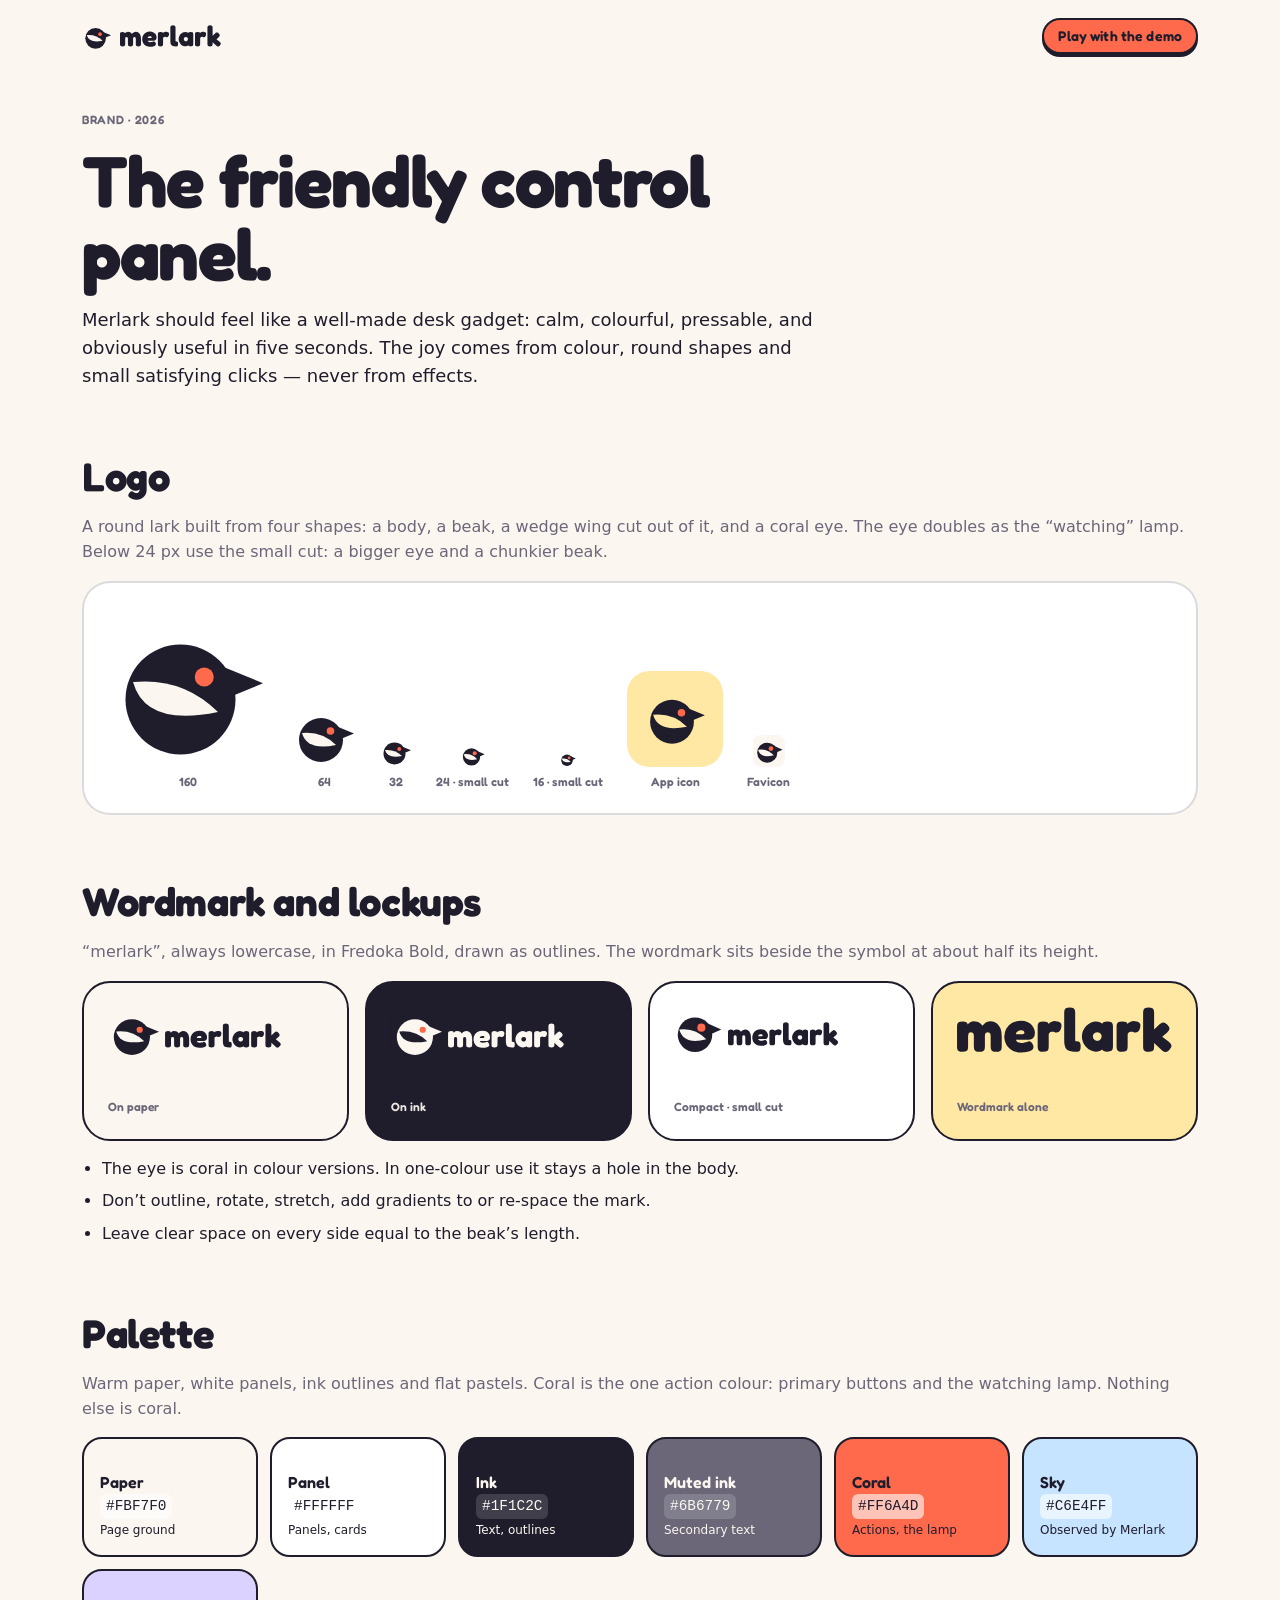
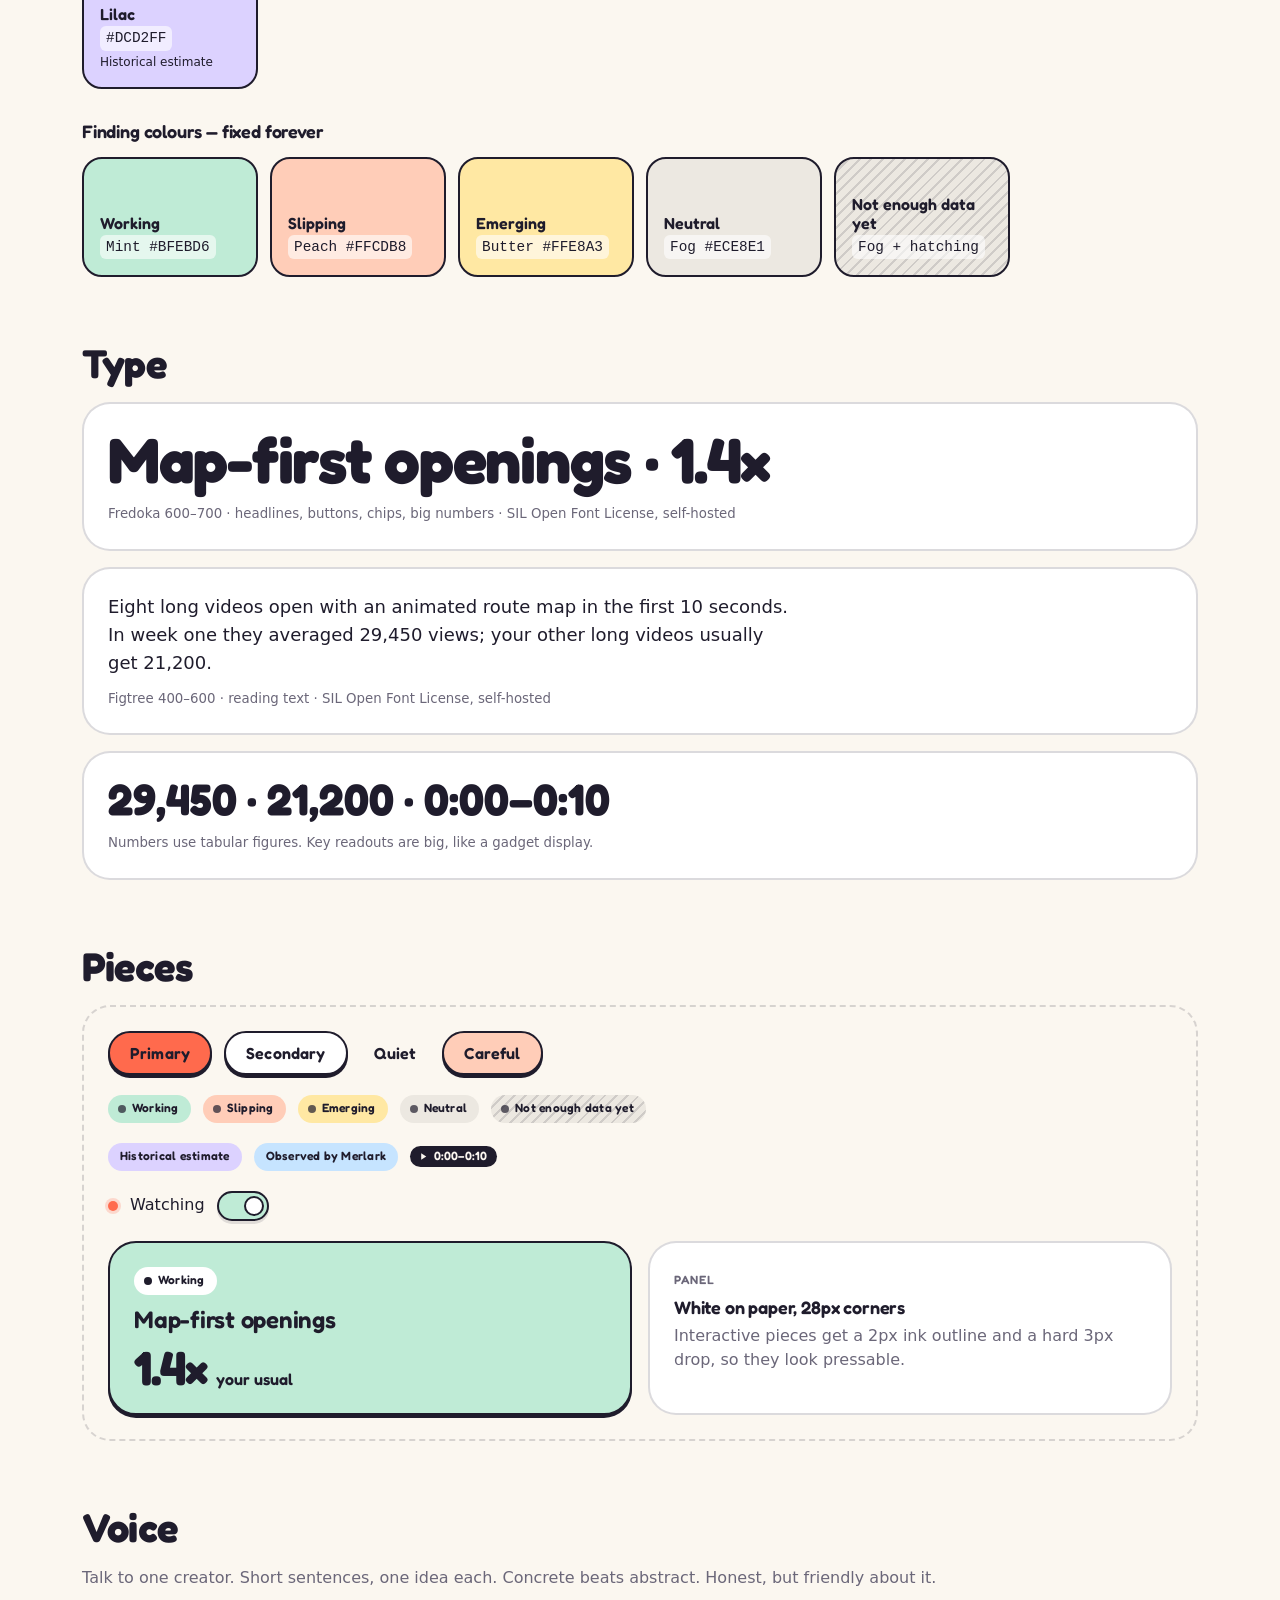
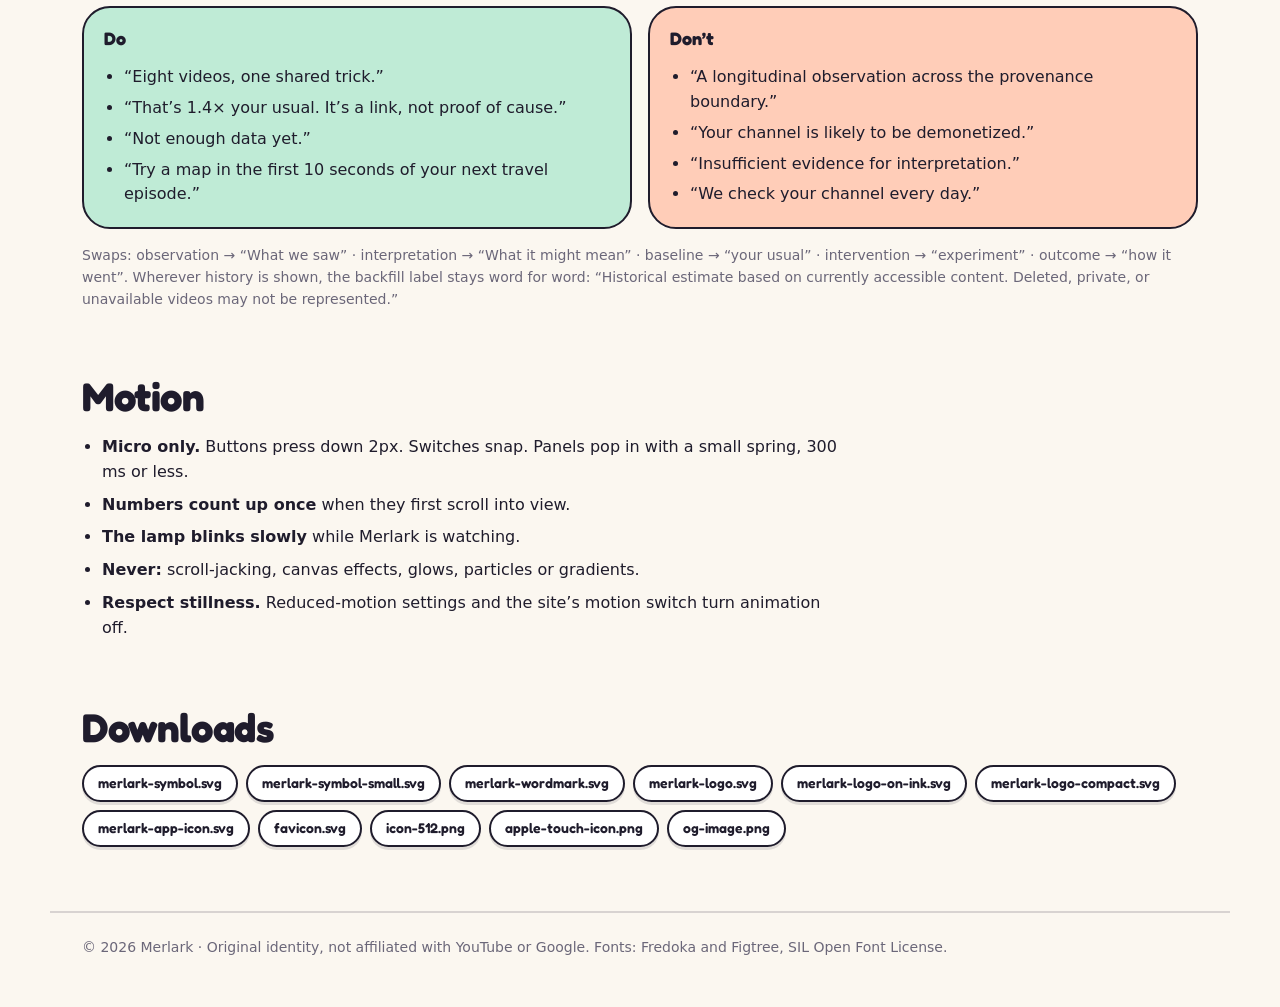
==== commit 4740b33e: "Friendly control-panel redesign: pastel panels, lark logo, plain copy, re-skinned demo, new brand pa" ====
--- a/brand/index.html
+++ b/brand/index.html
@@ -1,114 +1,137 @@
 <!doctype html>
-<html lang="en" style="background:#080c0d">
+<html lang="en">
 <head>
-<meta charset="utf-8"><meta name="viewport" content="width=device-width, initial-scale=1"><meta name="color-scheme" content="dark"><meta name="theme-color" content="#080c0d">
+<meta charset="utf-8"><meta name="viewport" content="width=device-width, initial-scale=1"><meta name="color-scheme" content="light"><meta name="theme-color" content="#FBF7F0">
 <title>Merlark brand</title>
-<meta name="description" content="Merlark identity: the wing and signal symbol, serif wordmark, palette, typography, imagery and motion.">
+<meta name="description" content="Merlark identity: the lark logo, palette and finding colours, Fredoka and Figtree, control-panel components, voice and motion.">
 <link rel="icon" href="../assets/brand/favicon.svg" type="image/svg+xml">
-<link rel="preload" href="../assets/fonts/instrument-serif-latin-400-normal.woff2" as="font" type="font/woff2" crossorigin>
-<link rel="stylesheet" href="../assets/css/tokens.css"><link rel="stylesheet" href="../assets/css/base.css"><link rel="stylesheet" href="../assets/css/atmosphere.css"><link rel="stylesheet" href="brand.css">
+<link rel="preload" href="../assets/fonts/fredoka-latin-wght-normal.woff2" as="font" type="font/woff2" crossorigin>
+<link rel="preload" href="../assets/fonts/figtree-latin-wght-normal.woff2" as="font" type="font/woff2" crossorigin>
+<link rel="stylesheet" href="../assets/css/tokens.css"><link rel="stylesheet" href="../assets/css/base.css"><link rel="stylesheet" href="../assets/css/panel-kit.css"><link rel="stylesheet" href="brand.css">
 </head>
 <body>
-<header class="bb-head"><a href="../" class="logo" aria-label="Merlark home" data-logo></a><a class="text-link" href="../demo/">Explore the demo</a></header>
-<main class="bb">
+<header class="bb-head wrap"><a href="../" class="logo" aria-label="Merlark home" data-logo></a><a class="btn btn-primary btn-sm" href="../demo/">Play with the demo</a></header>
+<main class="bb wrap">
 <section class="bb-hero">
-  <p class="eyebrow">Identity · 2026</p>
-  <h1 class="serif">A research studio at night.</h1>
-  <p class="lead">Merlark reads a creator’s work the way a researcher reads an archive: patiently, with the source always at hand. The identity is dark and quiet, lit only where something has been found.</p>
-  <div class="bb-mark"><img src="../assets/brand/merlark-logo-on-dark.svg" alt="Merlark logo: a three-feather wing with an amber signal, and the Merlark wordmark" width="632" height="192"></div>
+  <p class="eyebrow">Brand · 2026</p>
+  <h1 class="display">The friendly control panel.</h1>
+  <p class="lead">Merlark should feel like a well-made desk gadget: calm, colourful, pressable, and obviously useful in five seconds. The joy comes from colour, round shapes and small satisfying clicks — never from effects.</p>
 </section>
 
 <section class="bb-sec">
-  <h2 class="serif">Symbol</h2>
-  <p class="muted">A wing of three feathers sweeping up and to the right, with one amber signal just ahead of its tip: the creator’s work in motion, and the moment worth a second look. Below 24 px it switches to a two-feather cut with a larger signal.</p>
+  <h2>Logo</h2>
+  <p class="muted">A round lark built from four shapes: a body, a beak, a wedge wing cut out of it, and a coral eye. The eye doubles as the “watching” lamp. Below 24 px use the small cut: a bigger eye and a chunkier beak.</p>
   <div class="sizes">
-    <figure><img src="../assets/brand/merlark-symbol.svg" width="160" height="160" alt="Symbol at 160 pixels"><figcaption>160</figcaption></figure>
+    <figure><img src="../assets/brand/merlark-symbol.svg" width="160" height="160" alt="Merlark symbol at 160 pixels"><figcaption>160</figcaption></figure>
     <figure><img src="../assets/brand/merlark-symbol.svg" width="64" height="64" alt="Symbol at 64 pixels"><figcaption>64</figcaption></figure>
     <figure><img src="../assets/brand/merlark-symbol.svg" width="32" height="32" alt="Symbol at 32 pixels"><figcaption>32</figcaption></figure>
     <figure><img src="../assets/brand/merlark-symbol-small.svg" width="24" height="24" alt="Small symbol at 24 pixels"><figcaption>24 · small cut</figcaption></figure>
     <figure><img src="../assets/brand/merlark-symbol-small.svg" width="16" height="16" alt="Small symbol at 16 pixels"><figcaption>16 · small cut</figcaption></figure>
     <figure><img src="../assets/brand/merlark-app-icon.svg" width="96" height="96" alt="App icon"><figcaption>App icon</figcaption></figure>
+    <figure><img src="../assets/brand/favicon.svg" width="32" height="32" alt="Favicon"><figcaption>Favicon</figcaption></figure>
   </div>
 </section>
 
 <section class="bb-sec">
-  <h2 class="serif">Wordmark and lockups</h2>
-  <p class="muted">The wordmark is set in Instrument Serif and drawn as outlines, tracked open by 5.5% so it holds its rhythm at small sizes. It sits on the symbol’s lower edge, at 42% of the symbol’s height.</p>
+  <h2>Wordmark and lockups</h2>
+  <p class="muted">“merlark”, always lowercase, in Fredoka Bold, drawn as outlines. The wordmark sits beside the symbol at about half its height.</p>
   <div class="lockups">
-    <div class="lk dark"><img src="../assets/brand/merlark-logo-on-dark.svg" width="316" height="96" alt="Full-colour lockup on dark"><span>On dark · full colour</span></div>
-    <div class="lk light"><img src="../assets/brand/merlark-logo.svg" width="316" height="96" alt="One-colour lockup on light"><span>On light · one colour</span></div>
-    <div class="lk dark"><img src="../assets/brand/merlark-logo-compact.svg" width="158" height="48" alt="Compact lockup"><span>Compact · small symbol cut</span></div>
-    <div class="lk petrol"><img src="../assets/brand/merlark-wordmark.svg" width="230" height="58" alt="Wordmark alone"><span>Wordmark alone</span></div>
+    <div class="lk paper"><img src="../assets/brand/merlark-logo.svg" width="314" height="77" alt="Lockup on paper"><span>On paper</span></div>
+    <div class="lk ink"><img src="../assets/brand/merlark-logo-on-ink.svg" width="314" height="77" alt="Lockup on ink"><span>On ink</span></div>
+    <div class="lk white"><img src="../assets/brand/merlark-logo-compact.svg" width="196" height="48" alt="Compact lockup"><span>Compact · small cut</span></div>
+    <div class="lk butter"><img src="../assets/brand/merlark-wordmark.svg" width="230" height="50" alt="Wordmark alone"><span>Wordmark alone</span></div>
   </div>
   <ul class="rules">
-    <li>Keep the signal amber in colour versions; in one-colour use it takes the ink.</li>
-    <li>Never outline, rotate, add gradients to, or re-space the mark.</li>
-    <li>Clear space on every side: the height of the signal’s distance from the wing tip, doubled.</li>
+    <li>The eye is coral in colour versions. In one-colour use it stays a hole in the body.</li>
+    <li>Don’t outline, rotate, stretch, add gradients to or re-space the mark.</li>
+    <li>Leave clear space on every side equal to the beak’s length.</li>
   </ul>
 </section>
 
 <section class="bb-sec">
-  <h2 class="serif">Palette</h2>
-  <p class="muted">Charcoal, petrol and ivory carry every page. Amber is reserved for discoveries, focal points and the one action that matters. Sea-green draws the analytical connections between things.</p>
+  <h2>Palette</h2>
+  <p class="muted">Warm paper, white panels, ink outlines and flat pastels. Coral is the one action colour: primary buttons and the watching lamp. Nothing else is coral.</p>
   <ul class="swatches">
-    <li style="--c:#080C0D"><b>Ink charcoal</b><code>#080C0D</code><span>Ground</span></li>
-    <li style="--c:#0C2228"><b>Deep petrol</b><code>#0C2228</code><span>Depth, surfaces</span></li>
-    <li style="--c:#F3EBDC" class="lightc"><b>Warm ivory</b><code>#F3EBDC</code><span>Text, the mark</span></li>
-    <li style="--c:#D9A565"><b>Amber</b><code>#D9A565</code><span>Discovery, key action</span></li>
-    <li style="--c:#78B8A6"><b>Sea-green</b><code>#78B8A6</code><span>Connections, observed data</span></li>
-    <li style="--c:#BEAC8C"><b>Parchment</b><code>#BEAC8C</code><span>Historical estimates</span></li>
+    <li style="--c:#FBF7F0"><b>Paper</b><code>#FBF7F0</code><span>Page ground</span></li>
+    <li style="--c:#FFFFFF"><b>Panel</b><code>#FFFFFF</code><span>Panels, cards</span></li>
+    <li style="--c:#1F1C2C" class="dark"><b>Ink</b><code>#1F1C2C</code><span>Text, outlines</span></li>
+    <li style="--c:#6B6779" class="dark"><b>Muted ink</b><code>#6B6779</code><span>Secondary text</span></li>
+    <li style="--c:#FF6A4D"><b>Coral</b><code>#FF6A4D</code><span>Actions, the lamp</span></li>
+    <li style="--c:#C6E4FF"><b>Sky</b><code>#C6E4FF</code><span>Observed by Merlark</span></li>
+    <li style="--c:#DCD2FF"><b>Lilac</b><code>#DCD2FF</code><span>Historical estimate</span></li>
+  </ul>
+  <h3 class="bb-h3">Finding colours — fixed forever</h3>
+  <ul class="swatches states">
+    <li style="--c:#BFEBD6"><b>Working</b><code>Mint #BFEBD6</code></li>
+    <li style="--c:#FFCDB8"><b>Slipping</b><code>Peach #FFCDB8</code></li>
+    <li style="--c:#FFE8A3"><b>Emerging</b><code>Butter #FFE8A3</code></li>
+    <li style="--c:#ECE8E1"><b>Neutral</b><code>Fog #ECE8E1</code></li>
+    <li class="hatched" style="--c:#ECE8E1"><b>Not enough data yet</b><code>Fog + hatching</code></li>
   </ul>
 </section>
 
 <section class="bb-sec">
-  <h2 class="serif">Typography</h2>
+  <h2>Type</h2>
   <div class="type">
-    <div><p class="spec-serif">Map-first openings are finding their audience.</p><small>Instrument Serif · headlines, findings, numerals that matter · SIL Open Font License, self-hosted</small></div>
-    <div><p class="spec-sans">Eight long-form uploads open on an animated route map within the first ten seconds. In this range they averaged 29,450 views in their first 7 days.</p><small>Inter · interface and reading text · SIL Open Font License, self-hosted</small></div>
+    <div><p class="spec-display">Map-first openings · 1.4×</p><small>Fredoka 600–700 · headlines, buttons, chips, big numbers · SIL Open Font License, self-hosted</small></div>
+    <div><p class="spec-body">Eight long videos open with an animated route map in the first 10 seconds. In week one they averaged 29,450 views; your other long videos usually get 21,200.</p><small>Figtree 400–600 · reading text · SIL Open Font License, self-hosted</small></div>
+    <div><p class="spec-num num">29,450 · 21,200 · 0:00–0:10</p><small>Numbers use tabular figures. Key readouts are big, like a gadget display.</small></div>
   </div>
 </section>
 
 <section class="bb-sec">
-  <h2 class="serif">Imagery</h2>
-  <p class="muted">The demo’s fictional channel, <em>Lanternfish Histories</em>, has its own painted thumbnails: maritime and exploration history in the same petrol, ink and lamp-amber light. They were generated for this demo with GPT Image and contain no text. The atmosphere behind every page is a generated light field with no text, animated in code with flowing ribbons and travelling signals.</p>
-  <div class="thumbs">
-    <img src="../assets/img/thumbs/v07.webp" alt="" width="320" height="180" loading="lazy"><img src="../assets/img/thumbs/v12.webp" alt="" width="320" height="180" loading="lazy"><img src="../assets/img/thumbs/v17.webp" alt="" width="320" height="180" loading="lazy"><img src="../assets/img/thumbs/v23.webp" alt="" width="320" height="180" loading="lazy">
-    <img src="../assets/img/thumbs/v26.webp" alt="" width="320" height="180" loading="lazy"><img src="../assets/img/thumbs/v01.webp" alt="" width="320" height="180" loading="lazy"><img src="../assets/img/thumbs/v15.webp" alt="" width="320" height="180" loading="lazy"><img src="../assets/img/thumbs/v24.webp" alt="" width="320" height="180" loading="lazy">
-  </div>
-  <figure class="wide"><img src="../assets/img/atmosphere.webp" alt="The atmosphere: dark petrol light ribbons flowing toward a warm amber focal point" width="1536" height="1024" loading="lazy"><figcaption class="dim">Atmosphere · generated light field</figcaption></figure>
-</section>
-
-<section class="bb-sec">
-  <h2 class="serif">In use</h2>
-  <div class="inuse">
-    <figure><img src="../assets/img/demo-overview.webp" alt="Demo overview with the finding, connected evidence and comparison" width="1600" height="1000" loading="lazy"><figcaption class="dim">Demo overview · analysis canvas</figcaption></figure>
-    <figure><img src="../assets/brand/og-image.png" alt="Social preview image" width="1200" height="630" loading="lazy"><figcaption class="dim">Social preview</figcaption></figure>
+  <h2>Pieces</h2>
+  <div class="kit">
+    <div class="kit-row"><a class="btn btn-primary" href="../demo/">Primary</a><button class="btn btn-ghost" type="button">Secondary</button><button class="btn btn-quiet" type="button">Quiet</button><button class="btn btn-danger" type="button">Careful</button></div>
+    <div class="kit-row"><span class="chip state state-working"><i class="lamp"></i>Working</span><span class="chip state state-slipping"><i class="lamp"></i>Slipping</span><span class="chip state state-emerging"><i class="lamp"></i>Emerging</span><span class="chip state state-neutral"><i class="lamp"></i>Neutral</span><span class="chip state state-insufficient"><i class="lamp"></i>Not enough data yet</span></div>
+    <div class="kit-row"><span class="chip prov-historical">Historical estimate</span><span class="chip prov-observed">Observed by Merlark</span><span class="play-chip num"><svg class="icon" width="12" height="12" viewBox="0 0 24 24" aria-hidden="true"><path d="M7 5v14l11-7z"/></svg>0:00–0:10</span></div>
+    <div class="kit-row"><span class="watch-lamp" aria-hidden="true"></span><span>Watching</span><button class="switch on" type="button" role="switch" aria-checked="true" aria-label="Sample switch" data-demo-switch><i></i></button></div>
+    <div class="kit-tiles">
+      <div class="tile state-working"><div class="tile-top"><span class="chip state state-working"><i class="lamp"></i>Working</span></div><h3>Map-first openings</h3><p class="readout sm"><b class="num">1.4×</b><span>your usual</span></p></div>
+      <div class="panel"><span class="eyebrow">Panel</span><h3 class="kit-h">White on paper, 28px corners</h3><p class="muted">Interactive pieces get a 2px ink outline and a hard 3px drop, so they look pressable.</p></div>
+    </div>
   </div>
 </section>
 
 <section class="bb-sec">
-  <h2 class="serif">Motion</h2>
+  <h2>Voice</h2>
+  <p class="muted">Talk to one creator. Short sentences, one idea each. Concrete beats abstract. Honest, but friendly about it.</p>
+  <div class="voice">
+    <div class="do"><b>Do</b><ul>
+      <li>“Eight videos, one shared trick.”</li>
+      <li>“That’s 1.4× your usual. It’s a link, not proof of cause.”</li>
+      <li>“Not enough data yet.”</li>
+      <li>“Try a map in the first 10 seconds of your next travel episode.”</li></ul></div>
+    <div class="dont"><b>Don’t</b><ul>
+      <li>“A longitudinal observation across the provenance boundary.”</li>
+      <li>“Your channel is likely to be demonetized.”</li>
+      <li>“Insufficient evidence for interpretation.”</li>
+      <li>“We check your channel every day.”</li></ul></div>
+  </div>
+  <p class="fine">Swaps: observation → “What we saw” · interpretation → “What it might mean” · baseline → “your usual” · intervention → “experiment” · outcome → “how it went”. Wherever history is shown, the backfill label stays word for word: “Historical estimate based on currently accessible content. Deleted, private, or unavailable videos may not be represented.”</p>
+</section>
+
+<section class="bb-sec">
+  <h2>Motion</h2>
   <ul class="rules">
-    <li><b>Light moves, type stays.</b> Ribbons, signals and image layers carry the movement; headlines and reading text never scale or drift.</li>
-    <li><b>Curves, not lines.</b> Elements travel on curved paths with their own phase, so nothing arrives in lockstep.</li>
-    <li><b>Scroll is the timeline.</b> The landing story follows native scrolling and reverses exactly when scrolled back.</li>
-    <li><b>Timing.</b> Press 150 ms · panels 350–600 ms · analytical emphasis 700–1200 ms · ambient cycles 15–60 s.</li>
-    <li><b>Respect stillness.</b> Reduced-motion settings and the site’s motion switch stop every ambient layer; hidden tabs pause.</li>
+    <li><b>Micro only.</b> Buttons press down 2px. Switches snap. Panels pop in with a small spring, 300 ms or less.</li>
+    <li><b>Numbers count up once</b> when they first scroll into view.</li>
+    <li><b>The lamp blinks slowly</b> while Merlark is watching.</li>
+    <li><b>Never:</b> scroll-jacking, canvas effects, glows, particles or gradients.</li>
+    <li><b>Respect stillness.</b> Reduced-motion settings and the site’s motion switch turn animation off.</li>
   </ul>
 </section>
 
-<section class="bb-sec"><h2 class="serif">Files</h2><ul class="files">
-<li><a href="../assets/brand/merlark-symbol.svg" download>merlark-symbol.svg</a></li><li><a href="../assets/brand/merlark-symbol-small.svg" download>merlark-symbol-small.svg</a></li><li><a href="../assets/brand/merlark-wordmark.svg" download>merlark-wordmark.svg</a></li><li><a href="../assets/brand/merlark-logo.svg" download>merlark-logo.svg</a></li><li><a href="../assets/brand/merlark-logo-on-dark.svg" download>merlark-logo-on-dark.svg</a></li><li><a href="../assets/brand/merlark-logo-compact.svg" download>merlark-logo-compact.svg</a></li><li><a href="../assets/brand/merlark-app-icon.svg" download>merlark-app-icon.svg</a></li><li><a href="../assets/brand/favicon.svg" download>favicon.svg</a></li><li><a href="../assets/brand/icon-512.png" download>icon-512.png</a></li><li><a href="../assets/brand/apple-touch-icon.png" download>apple-touch-icon.png</a></li><li><a href="../assets/brand/og-image.png" download>og-image.png</a></li>
+<section class="bb-sec"><h2>Downloads</h2><ul class="files">
+<li><a href="../assets/brand/merlark-symbol.svg" download>merlark-symbol.svg</a></li><li><a href="../assets/brand/merlark-symbol-small.svg" download>merlark-symbol-small.svg</a></li><li><a href="../assets/brand/merlark-wordmark.svg" download>merlark-wordmark.svg</a></li><li><a href="../assets/brand/merlark-logo.svg" download>merlark-logo.svg</a></li><li><a href="../assets/brand/merlark-logo-on-ink.svg" download>merlark-logo-on-ink.svg</a></li><li><a href="../assets/brand/merlark-logo-compact.svg" download>merlark-logo-compact.svg</a></li><li><a href="../assets/brand/merlark-app-icon.svg" download>merlark-app-icon.svg</a></li><li><a href="../assets/brand/favicon.svg" download>favicon.svg</a></li><li><a href="../assets/brand/icon-512.png" download>icon-512.png</a></li><li><a href="../assets/brand/apple-touch-icon.png" download>apple-touch-icon.png</a></li><li><a href="../assets/brand/og-image.png" download>og-image.png</a></li>
 </ul></section>
 </main>
-<footer class="bb-foot">© 2026 Merlark · Original identity, not affiliated with YouTube or Google. Fonts: Instrument Serif and Inter, SIL Open Font License.</footer>
+<footer class="bb-foot wrap">© 2026 Merlark · Original identity, not affiliated with YouTube or Google. Fonts: Fredoka and Figtree, SIL Open Font License.</footer>
 <script type="module">
 import { symbol, wordmark } from '../demo/js/ui/dom.js';
-import { mountAtmosphere } from '../demo/js/ui/ribbons.js';
-import { initMotionPreference } from '../demo/js/ui/motion.js';
-initMotionPreference();
-document.querySelector('[data-logo]').append(symbol(28), wordmark(20));
-mountAtmosphere({ intensity: 0.7 });
+document.querySelector('[data-logo]').append(symbol(30), wordmark(22));
+const s = document.querySelector('[data-demo-switch]');
+s.addEventListener('click', () => { const on = s.getAttribute('aria-checked') !== 'true'; s.setAttribute('aria-checked', String(on)); s.classList.toggle('on', on); s.previousElementSibling.textContent = on ? 'Watching' : 'Paused'; s.previousElementSibling.previousElementSibling.classList.toggle('off', !on); });
 </script>
 </body>
 </html>
--- a/assets/css/tokens.css
+++ b/assets/css/tokens.css
@@ -1,105 +1,76 @@
-/* Merlark design tokens — "research studio at night". Single source for landing, brand page and demo.
-   Charcoal, petrol and ivory carry the page; amber is reserved for discoveries, focal points and key actions;
-   a restrained sea-green draws analytical connections. */
-@font-face { font-family: "Instrument Serif"; src: url("../fonts/instrument-serif-latin-400-normal.woff2") format("woff2"); font-weight: 400; font-style: normal; font-display: swap; }
-@font-face { font-family: "Instrument Serif"; src: url("../fonts/instrument-serif-latin-400-italic.woff2") format("woff2"); font-weight: 400; font-style: italic; font-display: swap; }
-@font-face { font-family: "Inter"; src: url("../fonts/inter-latin-wght-normal.woff2") format("woff2"); font-weight: 100 900; font-style: normal; font-display: swap; }
+/* Merlark design tokens — "the friendly control panel". Single source for landing, brand page and demo.
+   Warm paper, white panels, ink outlines, flat pastels. Coral is the one action colour. */
+@font-face { font-family: "Fredoka"; src: url("../fonts/fredoka-latin-wght-normal.woff2") format("woff2"); font-weight: 300 700; font-style: normal; font-display: swap; }
+@font-face { font-family: "Figtree"; src: url("../fonts/figtree-latin-wght-normal.woff2") format("woff2"); font-weight: 300 900; font-style: normal; font-display: swap; }
 
 :root {
-  color-scheme: dark;
+  color-scheme: light;
 
-  /* Palette */
-  --ink: #080c0d;
-  --petrol: #0c2228;
-  --petrol-2: #113039;
-  --ivory: #f3ebdc;
-  --amber-rgb: 217, 165, 101;
-  --sea-rgb: 120, 184, 166;
-  --hist-rgb: 190, 172, 140;
-  --ivory-rgb: 243, 235, 220;
-  --line-rgb: 64, 86, 88;
+  /* Surfaces and ink */
+  --paper: #fbf7f0;
+  --panel: #ffffff;
+  --ink: #1f1c2c;
+  --ink-muted: #6b6779;
+  --ink-soft: rgba(31, 28, 44, 0.12);
+  --ink-line: rgba(31, 28, 44, 0.16);
 
-  /* Foundation (names kept so every screen re-themes from here) */
-  --space-0: #050809;
-  --space-1: var(--ink);
-  --space-2: #0a1214;
-  --surface-1: rgba(14, 30, 34, 0.72);
-  --surface-2: rgba(20, 42, 48, 0.78);
-  --surface-3: rgba(28, 54, 60, 0.9);
-  --surface-glass: rgba(12, 34, 40, 0.66);
-  --line: rgba(var(--line-rgb), 0.38);
-  --line-strong: rgba(var(--line-rgb), 0.7);
-  --edge-glow: rgba(var(--amber-rgb), 0.35);
+  /* Pastels — flat fills only */
+  --mint: #bfebd6;
+  --butter: #ffe8a3;
+  --peach: #ffcdb8;
+  --lilac: #dcd2ff;
+  --sky: #c6e4ff;
+  --fog: #ece8e1;
 
-  /* Text (all >= 4.5:1 on --ink and --petrol) */
-  --text: var(--ivory);
-  --text-muted: #c2bcaf;
-  --text-dim: #8f9a95;
+  /* The one action colour: primary buttons, the watching lamp, the key number. Nothing else. */
+  --coral: #ff6a4d;
+  --coral-press: #e9553a;
+  --coral-ink: #1f1c2c;
 
-  /* Accents */
-  --accent: #8fc4b4;            /* sea-green: links, focus, connections */
-  --accent-strong: #b5ddd0;
-  --accent-soft: rgba(var(--sea-rgb), 0.12);
-  --accent-ink: #1a1206;
-  --sea: rgb(var(--sea-rgb));
-  --violet: rgb(var(--hist-rgb)); /* legacy name: now warm parchment for historical estimates */
-  --violet-soft: rgba(var(--hist-rgb), 0.1);
-  --amber: #d9a565;
-  --amber-strong: #ecc08a;
-  --amber-soft: rgba(var(--amber-rgb), 0.13);
-  --danger: #e48a7a;
-  --danger-soft: rgba(228, 138, 122, 0.12);
-
-  /* Finding states (performance trend, §5.9) */
-  --state-working: #9fd1b8;
-  --state-slipping: #d58f6c;
-  --state-neutral: #a6aea9;
-  --state-emerging: #b9cbd6;
-  --state-insufficient: #7f8a86;
+  /* Finding states (§5.9) — fixed forever */
+  --state-working: var(--mint);
+  --state-slipping: var(--peach);
+  --state-emerging: var(--butter);
+  --state-neutral: var(--fog);
+  --state-insufficient: var(--fog);
+  --hatch: repeating-linear-gradient(135deg, rgba(31, 28, 44, 0.14) 0 2px, transparent 2px 8px);
 
   /* Provenance (§6.7) */
-  --prov-historical: rgb(var(--hist-rgb)); /* category 4 — historical estimate */
-  --prov-observed: #8fc4b4;                /* category 5 — observed by Merlark */
+  --prov-historical: var(--lilac);   /* category 4 — historical estimate */
+  --prov-observed: var(--sky);       /* category 5 — observed by Merlark */
 
   /* Type */
-  --font-serif: "Instrument Serif", "Iowan Old Style", "Palatino Linotype", Georgia, serif;
-  --font-display: var(--font-serif);
-  --font-body: "Inter", system-ui, -apple-system, "Segoe UI", Roboto, "Helvetica Neue", Arial, sans-serif;
-  --font-mono: ui-monospace, "SF Mono", "JetBrains Mono", Menlo, Consolas, monospace;
+  --font-display: "Fredoka", ui-rounded, "SF Pro Rounded", system-ui, sans-serif;
+  --font-body: "Figtree", system-ui, -apple-system, "Segoe UI", Roboto, Arial, sans-serif;
+  --font-mono: ui-monospace, "SF Mono", Menlo, Consolas, monospace;
   --fs-xs: 12px;
-  --fs-sm: 13.5px;
-  --fs-md: 15px;
-  --fs-lg: 17px;
-  --fs-xl: 22px;
-  --fs-2xl: 30px;
-  --fs-3xl: clamp(40px, 5.4vw, 76px);
+  --fs-sm: 14px;
+  --fs-md: 16px;
+  --fs-lg: 18px;
+  --fs-xl: 24px;
+  --fs-2xl: 32px;
+  --fs-3xl: clamp(40px, 6vw, 72px);
 
-  /* Spacing: 4px base */
-  --s1: 4px; --s2: 8px; --s3: 12px; --s4: 16px; --s5: 20px; --s6: 24px; --s8: 32px; --s10: 40px; --s12: 48px; --s16: 64px;
+  /* 8px grid */
+  --s1: 4px; --s2: 8px; --s3: 12px; --s4: 16px; --s5: 20px; --s6: 24px; --s8: 32px; --s10: 40px; --s12: 48px; --s16: 64px; --s20: 80px;
 
-  /* Shape and depth: low radii, light instead of borders */
-  --r-sm: 4px;
-  --r-md: 6px;
-  --r-lg: 8px;
+  /* Shape and depth */
+  --r-sm: 12px;
+  --r-md: 16px;
+  --r-lg: 20px;
+  --r-xl: 28px;
   --r-pill: 999px;
-  --shadow-1: 0 18px 40px -24px rgba(0, 0, 0, 0.7);
-  --shadow-2: 0 30px 70px -30px rgba(0, 0, 0, 0.85);
-  --glow: 0 0 0 1px rgba(var(--amber-rgb), 0.35), 0 0 40px -10px rgba(var(--amber-rgb), 0.45);
+  --outline: 2px solid var(--ink);
+  --press: 0 3px 0 rgba(31, 28, 44, 0.12);
+  --press-ink: 0 3px 0 var(--ink);
+  --lift: 0 1px 0 rgba(31, 28, 44, 0.06), 0 8px 24px -12px rgba(31, 28, 44, 0.18);
 
-  /* Motion */
-  --ease-out: cubic-bezier(0.22, 1, 0.36, 1);
-  --ease-dock: cubic-bezier(0.65, 0, 0.35, 1);
-  --t-fast: 140ms;
-  --t-med: 260ms;
-  --t-slow: 520ms;
-  /* Shared motion language (flow.js mirrors these): press · panel · analytical emphasis */
-  --t-press: 150ms;
-  --t-panel: 480ms;
-  --t-emph: 1000ms;
-  --ease-settle: cubic-bezier(0.16, 1, 0.3, 1);  /* critically damped feel, no overshoot */
-  --ease-flow: cubic-bezier(0.45, 0, 0.2, 1);
+  /* Motion (micro only) */
+  --dur-press: 120ms;
+  --dur-pop: 260ms;
+  --ease-spring: cubic-bezier(0.34, 1.4, 0.64, 1);
+  --ease-out: cubic-bezier(0.2, 0.8, 0.2, 1);
+
+  --focus: 0 0 0 3px var(--paper), 0 0 0 5px var(--ink);
+  --wrap: 1180px;
 }
-
-@media (prefers-reduced-motion: reduce) {
-  :root { --t-fast: 0ms; --t-med: 0ms; --t-slow: 0ms; --t-panel: 0ms; --t-emph: 0ms; }
-}
--- a/assets/css/base.css
+++ b/assets/css/base.css
@@ -1,59 +1,110 @@
-/* Shared base: reset, typography, controls. Dark only — the document background is set explicitly to avoid white flashes. */
+/* Base: reset, type, and the shared control-panel pieces (buttons, chips, switches, panels, lamps).
+   Used by the landing page, the brand page and the demo. */
 *, *::before, *::after { box-sizing: border-box; }
-html { background: var(--ink); -webkit-text-size-adjust: 100%; }
+html { -webkit-text-size-adjust: 100%; text-size-adjust: 100%; background: var(--paper); }
 body {
-  margin: 0;
-  min-height: 100vh;
-  background: transparent; /* html carries the ink; the fixed atmosphere sits between them */
-  color: var(--text);
-  font: var(--fs-md)/1.6 var(--font-body);
-  font-feature-settings: "ss01", "cv11";
-  -webkit-font-smoothing: antialiased;
-  text-rendering: optimizeLegibility;
+  margin: 0; min-height: 100vh; overflow-x: hidden;
+  background: var(--paper); color: var(--ink);
+  font: 400 var(--fs-md)/1.55 var(--font-body);
+  -webkit-font-smoothing: antialiased; font-feature-settings: "tnum" 0;
 }
-h1, h2, h3, h4 { font-family: var(--font-body); line-height: 1.2; letter-spacing: -0.01em; margin: 0; font-weight: 600; }
-.serif, h1.serif, h2.serif { font-family: var(--font-serif); font-weight: 400; letter-spacing: -0.005em; line-height: 1.04; }
+img, svg { display: block; max-width: 100%; }
+a { color: inherit; }
+button, input, select, textarea { font: inherit; color: inherit; }
+button { cursor: pointer; }
+h1, h2, h3, h4 { font-family: var(--font-display); font-weight: 600; line-height: 1.12; margin: 0; letter-spacing: -0.01em; }
 p { margin: 0; }
-a { color: var(--accent); text-underline-offset: 3px; text-decoration-thickness: 1px; }
-a:hover { color: var(--accent-strong); }
-img, svg { display: block; max-width: 100%; }
-button, input, select, textarea { font: inherit; color: inherit; }
-::selection { background: rgba(var(--amber-rgb), 0.32); color: var(--ivory); }
-:focus-visible { outline: 2px solid var(--amber); outline-offset: 3px; border-radius: 2px; }
-.num, .mono { font-family: var(--font-body); font-variant-numeric: tabular-nums; letter-spacing: -0.01em; }
-.sr-only { position: absolute; width: 1px; height: 1px; padding: 0; margin: -1px; overflow: hidden; clip: rect(0 0 0 0); white-space: nowrap; border: 0; }
-.eyebrow { font: 500 11.5px/1.3 var(--font-body); letter-spacing: 0.16em; text-transform: uppercase; color: var(--text-dim); }
-.muted { color: var(--text-muted); }
-.dim { color: var(--text-dim); }
+code { font-family: var(--font-mono); font-size: 0.9em; background: var(--fog); padding: 1px 6px; border-radius: 6px; }
+:focus-visible { outline: none; box-shadow: var(--focus); border-radius: 10px; }
 
-/* Buttons: flat, near-square; amber only for the action that matters */
+.num { font-variant-numeric: tabular-nums; }
+.muted { color: var(--ink-muted); }
+.dim { color: var(--ink-muted); }
+.small, .fine { font-size: var(--fs-sm); }
+.fine { color: var(--ink-muted); }
+.lead { font-size: var(--fs-lg); }
+.sr-only { position: absolute !important; width: 1px; height: 1px; margin: -1px; padding: 0; overflow: hidden; clip: rect(0 0 0 0); white-space: nowrap; border: 0; }
+.eyebrow { display: inline-block; font: 600 var(--fs-xs)/1.3 var(--font-display); letter-spacing: 0.06em; text-transform: uppercase; color: var(--ink-muted); }
+.display { font-size: var(--fs-3xl); font-weight: 700; line-height: 1.02; letter-spacing: -0.02em; }
+.wrap { width: 100%; max-width: var(--wrap); margin: 0 auto; padding: 0 var(--s4); }
+@media (min-width: 768px) { .wrap { padding: 0 var(--s8); } }
+
+.skip { position: absolute; left: 12px; top: -60px; z-index: 300; padding: 8px 16px; border-radius: var(--r-pill); background: var(--ink); color: var(--paper); font-weight: 600; text-decoration: none; }
+.skip:focus { top: 12px; }
+
+/* ---- logo */
+.logo { display: inline-flex; align-items: center; gap: 8px; color: var(--ink); text-decoration: none; }
+.sym .sym-eye { fill: var(--coral); }
+.sym .sym-wing { fill: var(--sym-cut, var(--paper)); }
+.wm { display: block; }
+
+/* ---- buttons: chunky, outlined, pressable */
 .btn {
-  --btn-bg: transparent; --btn-fg: var(--text); --btn-line: rgba(var(--ivory-rgb), 0.28);
-  display: inline-flex; align-items: center; justify-content: center; gap: var(--s2);
-  min-height: 40px; padding: 0 var(--s4); border-radius: 3px;
-  background: var(--btn-bg); color: var(--btn-fg); border: 1px solid var(--btn-line);
-  font-weight: 500; font-size: var(--fs-sm); letter-spacing: 0.005em; text-decoration: none; cursor: pointer; white-space: nowrap;
-  transition: transform var(--t-press) var(--ease-out), background 300ms var(--ease-flow), border-color 300ms var(--ease-flow), color 300ms var(--ease-flow);
+  --bg: var(--panel);
+  display: inline-flex; align-items: center; justify-content: center; gap: 8px;
+  min-height: 44px; padding: 0 20px; border: var(--outline); border-radius: var(--r-pill);
+  background: var(--bg); color: var(--ink); box-shadow: var(--press-ink);
+  font: 600 var(--fs-md)/1 var(--font-display); letter-spacing: 0.01em; text-decoration: none; white-space: nowrap;
+  transform: translateY(0); transition: transform var(--dur-press) var(--ease-out), box-shadow var(--dur-press) var(--ease-out), background-color var(--dur-press);
+  -webkit-tap-highlight-color: transparent;
 }
-.btn .icon { transition: transform 400ms var(--ease-settle); }
-.btn:hover { color: var(--btn-fg); background: rgba(var(--ivory-rgb), 0.06); border-color: rgba(var(--ivory-rgb), 0.5); }
-.btn:hover .icon:last-child { transform: translateX(3px); }
-.btn:active { transform: translateY(1px); }
-.btn[disabled] { opacity: 0.45; cursor: not-allowed; }
-.btn-primary { --btn-bg: var(--amber); --btn-fg: var(--accent-ink); --btn-line: var(--amber); font-weight: 600; }
-.btn-primary:hover { background: var(--amber-strong); border-color: var(--amber-strong); }
-.btn-ghost { --btn-bg: transparent; }
-.btn-quiet { --btn-bg: transparent; --btn-line: transparent; padding: 0 var(--s2); color: var(--text-muted); }
-.btn-quiet:hover { background: rgba(var(--ivory-rgb), 0.05); border-color: transparent; color: var(--text); }
-.btn-danger { --btn-bg: var(--danger-soft); --btn-fg: var(--danger); --btn-line: rgba(228, 138, 122, 0.4); }
-.btn-sm { min-height: 32px; padding: 0 var(--s3); font-size: var(--fs-xs); }
-.btn-lg { min-height: 52px; padding: 0 var(--s6); font-size: var(--fs-md); }
-.text-link { display: inline-flex; align-items: center; gap: 8px; color: var(--amber); text-decoration: none; font-weight: 500; border-bottom: 1px solid rgba(var(--amber-rgb), 0.45); padding-bottom: 2px; }
-.text-link:hover { color: var(--amber-strong); border-color: var(--amber-strong); }
+.btn:hover { background: color-mix(in srgb, var(--bg) 88%, var(--ink)); }
+.btn:active { transform: translateY(2px); box-shadow: 0 1px 0 var(--ink); }
+.btn[disabled], .btn[aria-disabled="true"] { opacity: 0.45; cursor: not-allowed; transform: none; box-shadow: var(--press-ink); }
+.btn-primary { --bg: var(--coral); color: var(--coral-ink); }
+.btn-primary:hover { background: var(--coral-press); }
+.btn-ghost { --bg: var(--panel); }
+.btn-quiet { --bg: transparent; border-color: transparent; box-shadow: none; padding: 0 12px; }
+.btn-quiet:hover { background: var(--fog); }
+.btn-quiet:active, .btn-quiet[disabled] { box-shadow: none; }
+.btn-danger { --bg: var(--peach); }
+.btn-sm { min-height: 36px; padding: 0 14px; font-size: var(--fs-sm); }
+.btn-lg { min-height: 52px; padding: 0 26px; font-size: var(--fs-lg); }
+.icon-btn { width: 40px; min-height: 40px; padding: 0; }
+.btn-row { display: flex; flex-wrap: wrap; align-items: center; gap: var(--s2); }
+.text-link { display: inline-flex; align-items: center; gap: 6px; background: none; border: 0; padding: 0; color: var(--ink); font-weight: 600; text-decoration: underline; text-decoration-thickness: 2px; text-underline-offset: 4px; text-decoration-color: var(--coral); }
+.text-link:hover { text-decoration-color: var(--ink); }
 
-/* Brand mark (inline SVG) */
-.logo { display: inline-flex; align-items: center; gap: 10px; color: var(--text); text-decoration: none; }
-.logo:hover { color: var(--text); }
-.sym { color: var(--ivory); }
-.sym .sig { fill: var(--amber); }
-.wm { color: var(--ivory); }
+/* ---- chips */
+.chip {
+  display: inline-flex; align-items: center; gap: 6px; min-height: 28px; padding: 2px 12px;
+  border-radius: var(--r-pill); background: var(--fog); color: var(--ink);
+  font: 600 var(--fs-xs)/1.2 var(--font-display); letter-spacing: 0.02em; text-decoration: none; white-space: nowrap; border: 0;
+}
+a.chip, button.chip { border: 2px solid transparent; }
+a.chip:hover, button.chip:hover { border-color: var(--ink); }
+.chip.state { padding-left: 10px; }
+.state-working.chip, .chip.state-working { background: var(--state-working); }
+.state-slipping.chip, .chip.state-slipping { background: var(--state-slipping); }
+.state-emerging.chip, .chip.state-emerging { background: var(--state-emerging); }
+.state-neutral.chip, .chip.state-neutral { background: var(--state-neutral); }
+.state-insufficient.chip, .chip.state-insufficient { background: var(--state-insufficient); background-image: var(--hatch); }
+.chip .lamp { width: 8px; height: 8px; border-radius: 50%; background: var(--ink); opacity: 0.7; }
+.chip.prov-historical { background: var(--prov-historical); }
+.chip.prov-observed { background: var(--prov-observed); }
+.chip.preview { background: var(--panel); border: 2px dashed var(--ink-line); }
+.chips { display: flex; flex-wrap: wrap; gap: var(--s2); align-items: center; }
+
+/* ---- lamp: the coral "watching" light */
+.watch-lamp { width: 10px; height: 10px; border-radius: 50%; background: var(--coral); box-shadow: 0 0 0 3px rgba(255, 106, 77, 0.22); flex: none; animation: lampBlink 2.8s ease-in-out infinite; }
+.watch-lamp.off { background: var(--fog); box-shadow: 0 0 0 3px var(--ink-soft); animation: none; }
+@keyframes lampBlink { 0%, 70%, 100% { opacity: 1; } 82% { opacity: 0.35; } }
+
+/* ---- switch (toggle) */
+.switch {
+  position: relative; flex: none; width: 52px; height: 30px; padding: 0; border: var(--outline); border-radius: var(--r-pill);
+  background: var(--fog); box-shadow: var(--press); transition: background-color var(--dur-press);
+}
+.switch i { position: absolute; top: 3px; left: 3px; width: 20px; height: 20px; border-radius: 50%; background: var(--panel); border: 2px solid var(--ink); transition: transform var(--dur-pop) var(--ease-spring); }
+.switch.on, .switch[aria-checked="true"] { background: var(--mint); }
+.switch.on i, .switch[aria-checked="true"] i { transform: translateX(22px); }
+
+/* ---- panels */
+.panel, .card { background: var(--panel); border-radius: var(--r-xl); border: 2px solid var(--ink-line); padding: var(--s6); }
+@media (max-width: 640px) { .panel, .card { padding: var(--s4); border-radius: var(--r-lg); } }
+
+/* ---- motion control */
+.motion-toggle { font-size: var(--fs-xs); }
+@media (prefers-reduced-motion: reduce) { *, *::before, *::after { animation-duration: 0.01ms !important; animation-iteration-count: 1 !important; transition-duration: 0.01ms !important; scroll-behavior: auto !important; } }
+.motion-off *, .motion-off *::before, .motion-off *::after { animation-duration: 0.01ms !important; animation-iteration-count: 1 !important; transition-duration: 0.01ms !important; }
+.tab-hidden * { animation-play-state: paused !important; }
--- a/assets/css/panel-kit.css
+++ b/assets/css/panel-kit.css
@@ -0,0 +1,69 @@
+/* Panel kit: the gadget pieces shared by the landing page and the demo —
+   finding tiles, big readouts, bar pairs, play-chips, evidence badges and video covers. */
+
+/* ---- finding tile: a pastel block with a big readout */
+.tile {
+  --tile: var(--fog);
+  position: relative; display: flex; flex-direction: column; gap: var(--s3);
+  padding: var(--s6); border-radius: var(--r-xl); border: var(--outline); background: var(--tile);
+  box-shadow: var(--press-ink); color: var(--ink); text-decoration: none;
+  transition: transform var(--dur-press) var(--ease-out), box-shadow var(--dur-press) var(--ease-out);
+}
+a.tile:hover, button.tile:hover { transform: translateY(-2px); box-shadow: 0 5px 0 var(--ink); }
+a.tile:active, button.tile:active { transform: translateY(2px); box-shadow: 0 1px 0 var(--ink); }
+.tile.state-working { --tile: var(--state-working); }
+.tile.state-slipping { --tile: var(--state-slipping); }
+.tile.state-emerging { --tile: var(--state-emerging); }
+.tile.state-neutral { --tile: var(--state-neutral); }
+.tile.state-insufficient { --tile: var(--state-insufficient); background-image: var(--hatch); }
+.tile .chip { background: var(--panel); }
+.tile .chip.state .lamp { opacity: 1; }
+.tile-top { display: flex; flex-wrap: wrap; align-items: center; justify-content: space-between; gap: var(--s2); }
+.tile h2, .tile h3 { font-size: var(--fs-xl); font-weight: 600; }
+.tile-sub { color: var(--ink); opacity: 0.78; font-size: var(--fs-sm); }
+.tile-go { display: inline-flex; align-items: center; gap: 6px; margin-top: auto; font: 600 var(--fs-sm)/1 var(--font-display); }
+
+/* ---- big readout, like a gadget display */
+.readout { display: flex; align-items: baseline; flex-wrap: wrap; gap: 4px 10px; margin: 0; }
+.readout b { font: 700 clamp(56px, 8vw, 88px)/0.9 var(--font-display); letter-spacing: -0.03em; font-variant-numeric: tabular-nums; }
+.readout span { font: 600 var(--fs-md)/1.2 var(--font-display); }
+.readout.sm b { font-size: 48px; }
+.readout.none { font: 600 var(--fs-lg)/1.2 var(--font-display); color: var(--ink-muted); }
+.readout.key b { color: var(--coral); -webkit-text-stroke: 0; }
+
+/* ---- bar pair: a group against your usual */
+.pair { display: grid; gap: var(--s3); }
+.pair-row { display: grid; grid-template-columns: 1fr auto; grid-template-areas: "label value" "track track"; gap: 4px var(--s3); align-items: end; }
+.pair-label { grid-area: label; font-size: var(--fs-sm); color: var(--ink-muted); }
+.pair-row b { grid-area: value; font: 700 var(--fs-xl)/1 var(--font-display); }
+.pair-track { grid-area: track; height: 22px; border-radius: var(--r-pill); background: var(--fog); overflow: hidden; border: 2px solid var(--ink); }
+.pair-track i { display: block; height: 100%; width: var(--w); border-radius: var(--r-pill); background: var(--mint); border-right: 2px solid var(--ink); transform-origin: left; animation: barGrow 600ms var(--ease-out) both; }
+.pair-row.base .pair-track i { background: var(--fog); background-image: none; }
+.pair-row.base .pair-track { background: var(--paper); }
+@keyframes barGrow { from { transform: scaleX(0.02); } }
+
+/* ---- play-chip: a timestamp you can tap */
+.play-chip {
+  display: inline-flex; align-items: center; gap: 5px; padding: 3px 10px 3px 8px; border-radius: var(--r-pill);
+  background: var(--ink); color: var(--paper); font: 600 var(--fs-xs)/1.2 var(--font-display); white-space: nowrap;
+}
+.play-chip .icon { width: 11px; height: 11px; }
+.play-chip .icon path { fill: currentColor; }
+
+/* ---- evidence strength: three little bars */
+.quality { display: inline-flex; align-items: center; gap: 6px; font: 600 var(--fs-xs)/1 var(--font-display); }
+.quality .bars { display: inline-flex; gap: 2px; align-items: end; }
+.quality .bars i { width: 5px; border-radius: 2px; background: var(--ink-soft); }
+.quality .bars i:nth-child(1) { height: 7px; } .quality .bars i:nth-child(2) { height: 10px; } .quality .bars i:nth-child(3) { height: 13px; }
+.quality .bars i.on { background: var(--ink); }
+
+/* ---- video covers (flat pastel SVG) */
+.thumb { position: relative; display: block; flex: none; aspect-ratio: 16 / 9; border-radius: 12px; overflow: hidden; border: 2px solid var(--ink); background: var(--fog); }
+.thumb svg { width: 100%; height: 100%; }
+.cover-title { font: 600 13px var(--font-display); }
+.thumb-dur, .thumb-tag { position: absolute; bottom: 5px; padding: 1px 6px; border-radius: 6px; background: var(--ink); color: var(--paper); font: 600 10px/1.5 var(--font-display); }
+.thumb-dur { right: 5px; }
+.thumb-tag { left: 5px; top: 5px; bottom: auto; background: var(--panel); color: var(--ink); }
+/* On a pastel tile the group bar turns ink and the usual bar turns white, so neither melts into the tile. */
+.tile .pair-row.group .pair-track i, [data-visual="compare"] .pair-row.group .pair-track i { background: var(--ink); }
+.tile .pair-row.base .pair-track i, [data-visual="compare"] .pair-row.base .pair-track i { background: var(--panel); }
--- a/brand/brand.css
+++ b/brand/brand.css
@@ -1,39 +1,41 @@
-/* Brand page layout. */
-.bb-head { position: sticky; top: 0; z-index: 10; display: flex; justify-content: space-between; align-items: center; padding: 18px clamp(16px, 4vw, 56px); background: linear-gradient(180deg, rgba(8, 12, 13, 0.85), rgba(8, 12, 13, 0)); }
-.bb { max-width: 1180px; margin: 0 auto; padding: 0 clamp(16px, 4vw, 56px) 80px; }
-.bb-hero { padding: 12vh 0 8vh; }
-.bb-hero h1 { font-size: clamp(48px, 7vw, 104px); line-height: 0.98; margin: 18px 0 24px; }
-.bb-hero .lead { max-width: 52ch; font-size: 18px; color: var(--text-muted); }
-.bb-mark { margin-top: 64px; padding: 64px 0; border-top: 1px solid var(--line); border-bottom: 1px solid var(--line); }
-.bb-mark img { width: min(632px, 100%); height: auto; }
-.bb-sec { padding: 64px 0; border-top: 1px solid var(--line); }
-.bb-sec h2 { font-size: clamp(34px, 3.6vw, 52px); margin-bottom: 16px; }
-.bb-sec > p.muted { max-width: 64ch; margin-bottom: 36px; font-size: 16px; }
-.sizes { display: flex; flex-wrap: wrap; align-items: flex-end; gap: 44px; }
-.sizes figure { margin: 0; display: flex; flex-direction: column; align-items: flex-start; gap: 12px; }
-.sizes figcaption, .lk span, figcaption { font-size: 12px; color: var(--text-dim); }
-.lockups { display: grid; grid-template-columns: repeat(2, minmax(0, 1fr)); gap: 2px; }
-.lk { display: flex; flex-direction: column; justify-content: space-between; gap: 40px; min-height: 220px; padding: 36px; }
+/* Brand page */
+.bb-head { display: flex; justify-content: space-between; align-items: center; min-height: 72px; }
+.bb { display: grid; gap: var(--s16); padding-top: var(--s10); padding-bottom: var(--s16); }
+.bb-hero { display: grid; gap: var(--s4); max-width: 760px; }
+.bb-sec { display: grid; gap: var(--s4); }
+.bb-sec h2 { font-size: clamp(28px, 3.6vw, 40px); font-weight: 700; }
+.bb-h3 { font-size: var(--fs-lg); margin-top: var(--s4); }
+.sizes { display: flex; flex-wrap: wrap; align-items: flex-end; gap: var(--s6); padding: var(--s6); border-radius: var(--r-xl); background: var(--panel); border: 2px solid var(--ink-line); }
+.sizes figure { margin: 0; display: grid; gap: 8px; justify-items: center; }
+.sizes figcaption, .lk span { font: 600 var(--fs-xs)/1.2 var(--font-display); color: var(--ink-muted); }
+.lockups { display: grid; gap: var(--s4); grid-template-columns: repeat(auto-fit, minmax(260px, 1fr)); }
+.lk { display: grid; gap: var(--s3); justify-items: start; align-content: space-between; padding: var(--s6); border-radius: var(--r-xl); border: 2px solid var(--ink); min-height: 160px; }
 .lk img { max-width: 100%; height: auto; }
-.lk.dark { background: rgba(8, 12, 13, 0.85); } .lk.light { background: var(--ivory); } .lk.light span { color: #5d625f; } .lk.petrol { background: var(--petrol); }
-.rules { margin: 32px 0 0; padding: 0; list-style: none; display: flex; flex-direction: column; }
-.rules li { padding: 14px 0; border-top: 1px solid var(--line); color: var(--text-muted); max-width: 80ch; }
-.rules b { color: var(--ivory); font-weight: 500; }
-.swatches { list-style: none; padding: 0; margin: 0; display: grid; grid-template-columns: repeat(auto-fill, minmax(170px, 1fr)); gap: 2px; }
-.swatches li { display: flex; flex-direction: column; gap: 4px; padding: 120px 18px 18px; background: var(--c); box-shadow: inset 0 0 0 1px rgba(var(--ivory-rgb), 0.08); font-size: 13px; }
-.swatches b { font-weight: 500; } .swatches code { font-size: 12px; opacity: 0.85; } .swatches span { opacity: 0.75; font-size: 12px; }
-.swatches li.lightc, .swatches li[style*="D9A565"], .swatches li[style*="78B8A6"], .swatches li[style*="BEAC8C"] { color: #101415; }
-.type { display: grid; gap: 40px; }
-.spec-serif { font: 400 clamp(40px, 5vw, 72px)/1.02 var(--font-serif); margin-bottom: 14px; }
-.spec-sans { font-size: 19px; line-height: 1.6; max-width: 56ch; color: var(--text-muted); margin-bottom: 14px; }
-.type small { font-size: 12px; color: var(--text-dim); }
-.thumbs { display: grid; grid-template-columns: repeat(4, minmax(0, 1fr)); gap: 12px; }
-.thumbs img { width: 100%; height: auto; box-shadow: 0 20px 40px -20px #000; }
-figure.wide, .inuse figure { margin: 28px 0 0; }
-figure.wide img, .inuse img { width: 100%; height: auto; box-shadow: 0 40px 80px -40px #000; }
-.inuse { display: grid; grid-template-columns: 1.4fr 1fr; gap: 24px; align-items: start; }
-.inuse figure { margin: 0; display: flex; flex-direction: column; gap: 10px; }
-.files { list-style: none; padding: 0; display: grid; grid-template-columns: repeat(auto-fill, minmax(240px, 1fr)); gap: 0 32px; }
-.files li { padding: 10px 0; border-top: 1px solid var(--line); font-size: 14px; }
-.bb-foot { text-align: center; padding: 40px 16px 56px; color: var(--text-dim); font-size: 12.5px; border-top: 1px solid var(--line); }
-@media (max-width: 760px) { .lockups, .inuse { grid-template-columns: 1fr; } .thumbs { grid-template-columns: repeat(2, minmax(0, 1fr)); } }
+.lk.paper { background: var(--paper); } .lk.ink { background: var(--ink); } .lk.ink span { color: var(--fog); } .lk.white { background: var(--panel); } .lk.butter { background: var(--butter); }
+.rules { margin: 0; padding-left: 20px; display: grid; gap: 8px; max-width: 75ch; }
+.swatches { list-style: none; margin: 0; padding: 0; display: grid; gap: var(--s3); grid-template-columns: repeat(auto-fill, minmax(150px, 1fr)); }
+.swatches li { display: grid; gap: 2px; align-content: end; min-height: 120px; padding: var(--s4); border-radius: var(--r-lg); background: var(--c); border: 2px solid var(--ink); }
+.swatches li.dark { color: var(--paper); }
+.swatches li.dark code { background: rgba(255, 255, 255, 0.15); color: var(--paper); }
+.swatches li.hatched { background-image: var(--hatch); }
+.swatches b { font: 600 var(--fs-md)/1.2 var(--font-display); }
+.swatches code { justify-self: start; background: rgba(255, 255, 255, 0.6); }
+.swatches span { font-size: var(--fs-xs); }
+.type { display: grid; gap: var(--s4); }
+.type > div { padding: var(--s6); border-radius: var(--r-xl); background: var(--panel); border: 2px solid var(--ink-line); display: grid; gap: var(--s3); }
+.type small { color: var(--ink-muted); }
+.spec-display { font: 700 clamp(36px, 6vw, 64px)/1 var(--font-display); letter-spacing: -0.02em; }
+.spec-body { font-size: var(--fs-lg); max-width: 60ch; }
+.spec-num { font: 700 clamp(28px, 4vw, 44px)/1 var(--font-display); }
+.kit { display: grid; gap: var(--s5); padding: var(--s6); border-radius: var(--r-xl); background: var(--paper); border: 2px dashed var(--ink-line); }
+.kit-row { display: flex; flex-wrap: wrap; gap: var(--s3); align-items: center; }
+.kit-tiles { display: grid; gap: var(--s4); grid-template-columns: repeat(auto-fit, minmax(260px, 1fr)); }
+.kit-h { font-size: var(--fs-lg); margin: 6px 0; }
+.voice { display: grid; gap: var(--s4); grid-template-columns: repeat(auto-fit, minmax(280px, 1fr)); }
+.voice > div { padding: var(--s5); border-radius: var(--r-xl); border: 2px solid var(--ink); }
+.voice .do { background: var(--mint); } .voice .dont { background: var(--peach); }
+.voice b { font: 700 var(--fs-lg)/1 var(--font-display); }
+.voice ul { margin: var(--s3) 0 0; padding-left: 20px; display: grid; gap: 6px; }
+.files { list-style: none; margin: 0; padding: 0; display: flex; flex-wrap: wrap; gap: var(--s2); }
+.files a { display: inline-block; padding: 8px 14px; border-radius: var(--r-pill); background: var(--panel); border: 2px solid var(--ink); box-shadow: var(--press); font: 600 var(--fs-sm)/1.2 var(--font-display); text-decoration: none; }
+.bb-foot { padding-top: var(--s6); padding-bottom: var(--s12); border-top: 2px solid var(--ink-line); color: var(--ink-muted); font-size: var(--fs-sm); }
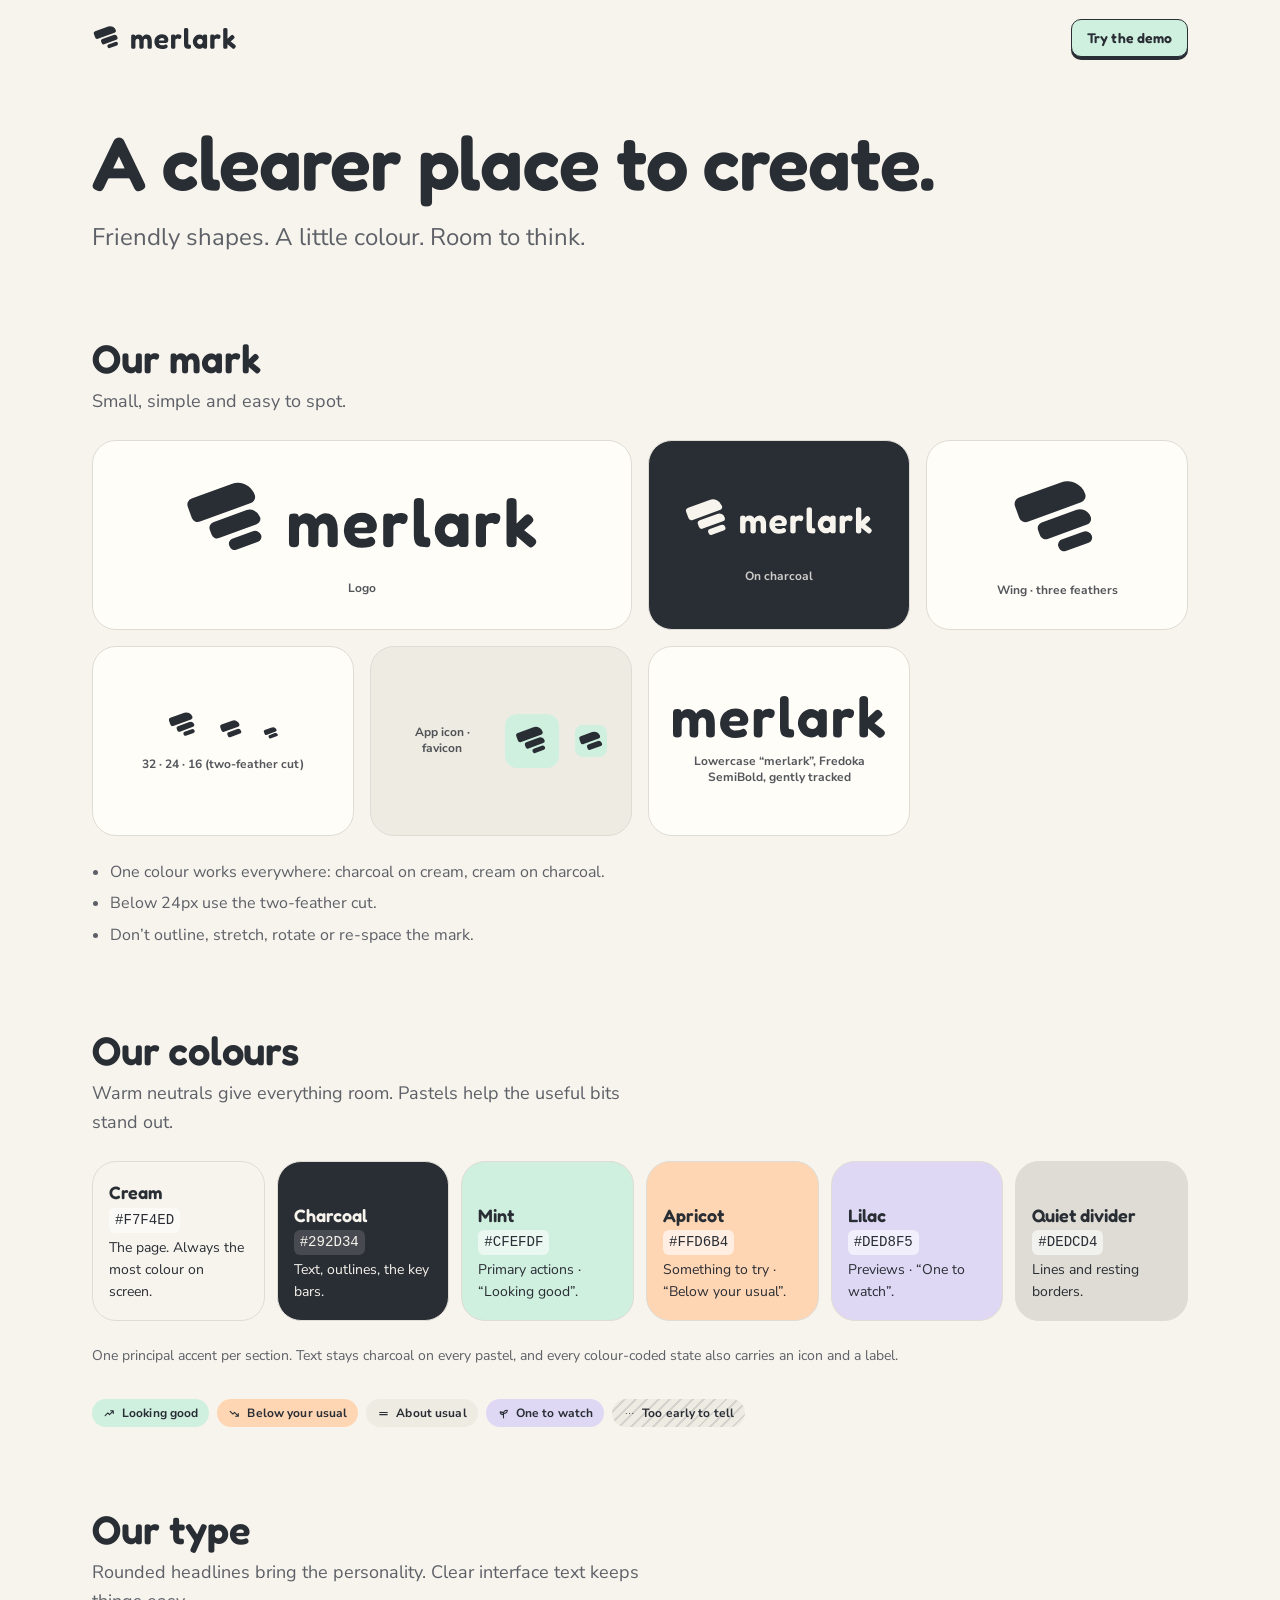
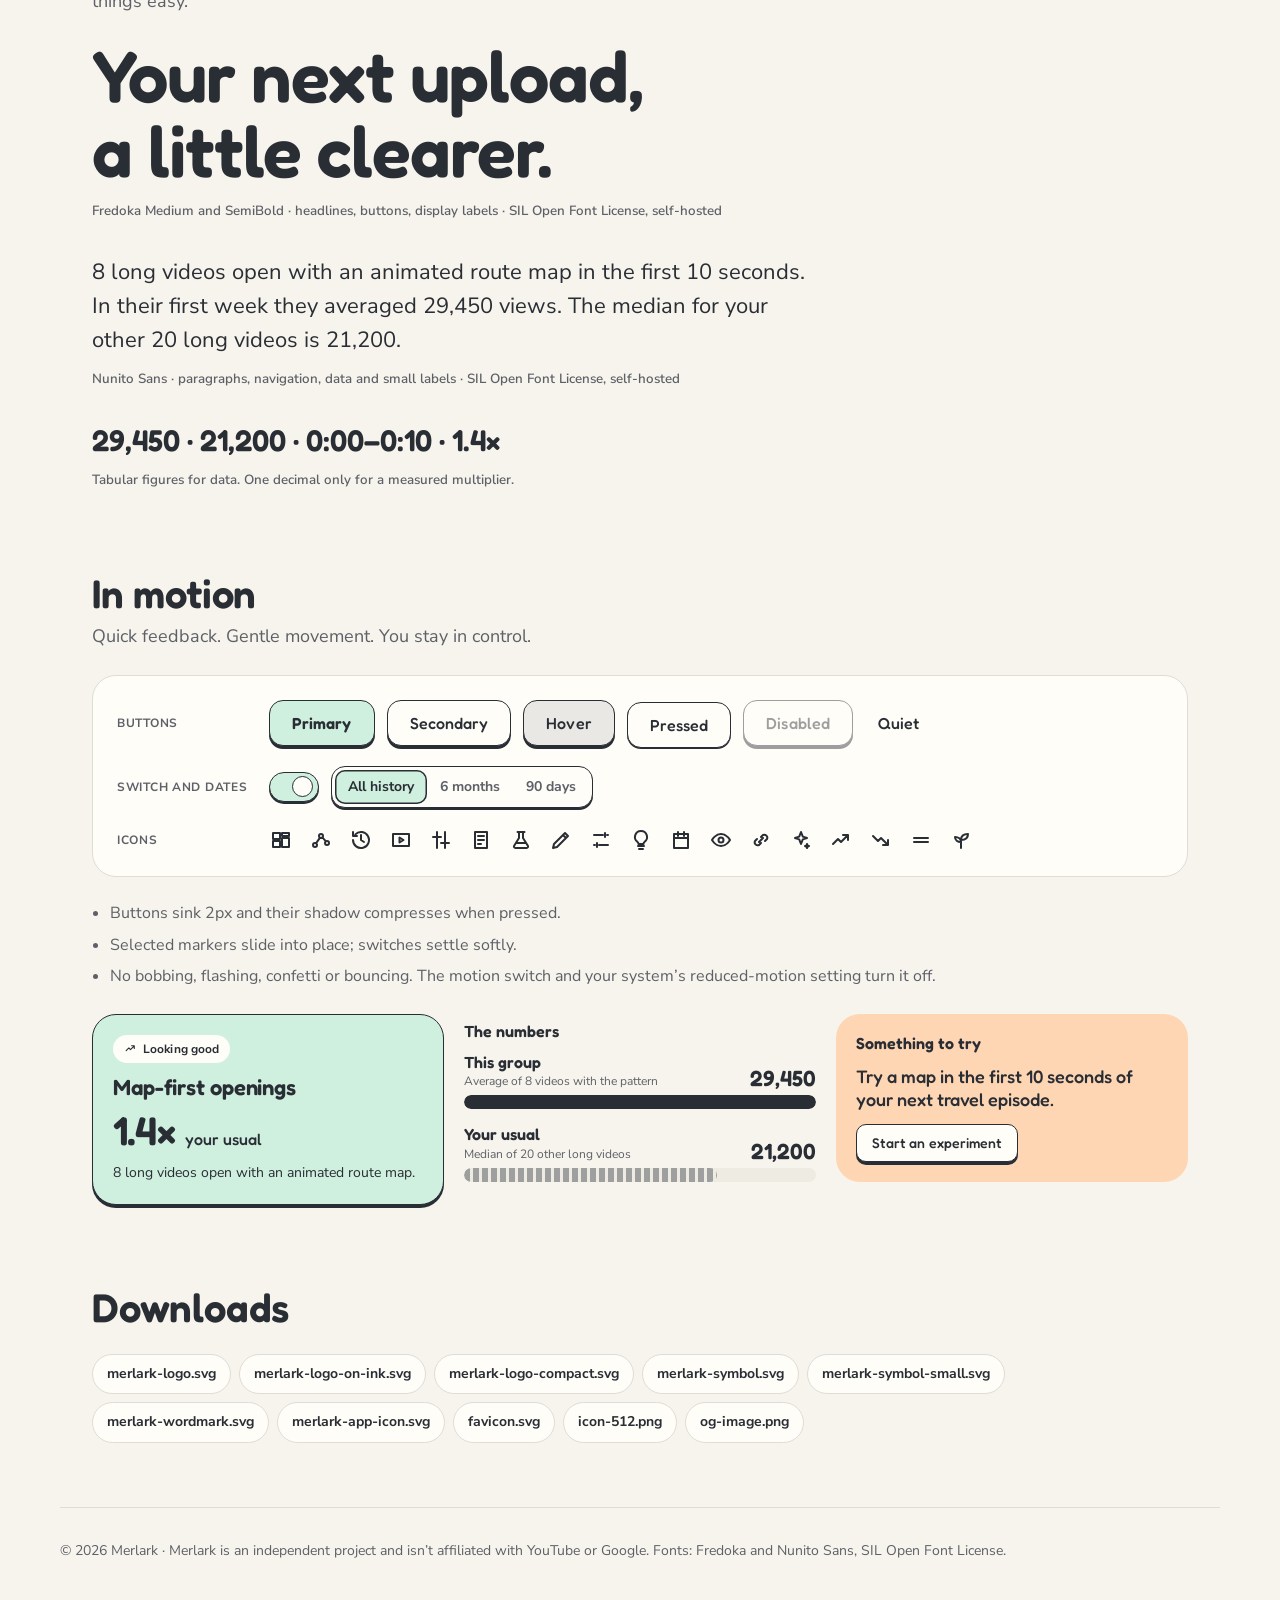
==== commit baaf5eae: "Creator's-desk redesign: cream + pastel identity, wing logo, Fredoka/Nunito Sans, new landing copy a" ====
--- a/brand/index.html
+++ b/brand/index.html
@@ -1,137 +1,94 @@
 <!doctype html>
 <html lang="en">
 <head>
-<meta charset="utf-8"><meta name="viewport" content="width=device-width, initial-scale=1"><meta name="color-scheme" content="light"><meta name="theme-color" content="#FBF7F0">
+<meta charset="utf-8"><meta name="viewport" content="width=device-width, initial-scale=1"><meta name="color-scheme" content="light"><meta name="theme-color" content="#F7F4ED">
 <title>Merlark brand</title>
-<meta name="description" content="Merlark identity: the lark logo, palette and finding colours, Fredoka and Figtree, control-panel components, voice and motion.">
+<meta name="description" content="The Merlark identity: the wing mark, warm cream with three pastels, Fredoka and Nunito Sans, pressable controls and gentle motion.">
 <link rel="icon" href="../assets/brand/favicon.svg" type="image/svg+xml">
+<link rel="icon" href="../assets/brand/favicon-32.png" sizes="32x32" type="image/png">
 <link rel="preload" href="../assets/fonts/fredoka-latin-wght-normal.woff2" as="font" type="font/woff2" crossorigin>
-<link rel="preload" href="../assets/fonts/figtree-latin-wght-normal.woff2" as="font" type="font/woff2" crossorigin>
+<link rel="preload" href="../assets/fonts/nunito-sans-latin-wght-normal.woff2" as="font" type="font/woff2" crossorigin>
+<script>try{if(localStorage.getItem('merlark-motion')==='off')document.documentElement.classList.add('motion-off')}catch(e){}</script>
 <link rel="stylesheet" href="../assets/css/tokens.css"><link rel="stylesheet" href="../assets/css/base.css"><link rel="stylesheet" href="../assets/css/panel-kit.css"><link rel="stylesheet" href="brand.css">
 </head>
 <body>
-<header class="bb-head wrap"><a href="../" class="logo" aria-label="Merlark home" data-logo></a><a class="btn btn-primary btn-sm" href="../demo/">Play with the demo</a></header>
+<header class="bb-head wrap"><a href="../" class="logo" aria-label="Merlark home" data-logo></a><a class="btn btn-primary btn-sm" href="../demo/">Try the demo</a></header>
 <main class="bb wrap">
 <section class="bb-hero">
-  <p class="eyebrow">Brand · 2026</p>
-  <h1 class="display">The friendly control panel.</h1>
-  <p class="lead">Merlark should feel like a well-made desk gadget: calm, colourful, pressable, and obviously useful in five seconds. The joy comes from colour, round shapes and small satisfying clicks — never from effects.</p>
+  <h1 class="display">A clearer place to create.</h1>
+  <p class="lead">Friendly shapes. A little colour. Room to think.</p>
 </section>
 
-<section class="bb-sec">
-  <h2>Logo</h2>
-  <p class="muted">A round lark built from four shapes: a body, a beak, a wedge wing cut out of it, and a coral eye. The eye doubles as the “watching” lamp. Below 24 px use the small cut: a bigger eye and a chunkier beak.</p>
-  <div class="sizes">
-    <figure><img src="../assets/brand/merlark-symbol.svg" width="160" height="160" alt="Merlark symbol at 160 pixels"><figcaption>160</figcaption></figure>
-    <figure><img src="../assets/brand/merlark-symbol.svg" width="64" height="64" alt="Symbol at 64 pixels"><figcaption>64</figcaption></figure>
-    <figure><img src="../assets/brand/merlark-symbol.svg" width="32" height="32" alt="Symbol at 32 pixels"><figcaption>32</figcaption></figure>
-    <figure><img src="../assets/brand/merlark-symbol-small.svg" width="24" height="24" alt="Small symbol at 24 pixels"><figcaption>24 · small cut</figcaption></figure>
-    <figure><img src="../assets/brand/merlark-symbol-small.svg" width="16" height="16" alt="Small symbol at 16 pixels"><figcaption>16 · small cut</figcaption></figure>
-    <figure><img src="../assets/brand/merlark-app-icon.svg" width="96" height="96" alt="App icon"><figcaption>App icon</figcaption></figure>
-    <figure><img src="../assets/brand/favicon.svg" width="32" height="32" alt="Favicon"><figcaption>Favicon</figcaption></figure>
+<section class="bb-sec" aria-labelledby="mark">
+  <div class="bb-intro"><h2 id="mark">Our mark</h2><p>Small, simple and easy to spot.</p></div>
+  <div class="mark-grid">
+    <figure class="mk big"><img src="../assets/brand/merlark-logo.svg" width="360" height="96" alt="Merlark logo: a wing of three rounded feathers beside the lowercase wordmark"><figcaption>Logo</figcaption></figure>
+    <figure class="mk ink"><img src="../assets/brand/merlark-logo-on-ink.svg" width="280" height="88" alt="Merlark logo on charcoal"><figcaption>On charcoal</figcaption></figure>
+    <figure class="mk"><img src="../assets/brand/merlark-symbol.svg" width="96" height="96" alt="The wing symbol"><figcaption>Wing · three feathers</figcaption></figure>
+    <figure class="mk"><span class="sizes"><img src="../assets/brand/merlark-symbol.svg" width="32" height="32" alt="Wing at 32 pixels"><img src="../assets/brand/merlark-symbol-small.svg" width="24" height="24" alt="Small cut at 24 pixels"><img src="../assets/brand/merlark-symbol-small.svg" width="16" height="16" alt="Small cut at 16 pixels"></span><figcaption>32 · 24 · 16 (two-feather cut)</figcaption></figure>
+    <figure class="mk mint"><img src="../assets/brand/merlark-app-icon.svg" width="96" height="96" alt="App icon"><img src="../assets/brand/favicon.svg" width="32" height="32" alt="Favicon"><figcaption>App icon · favicon</figcaption></figure>
+    <figure class="mk"><img src="../assets/brand/merlark-wordmark.svg" width="220" height="44" alt="Wordmark alone"><figcaption>Lowercase “merlark”, Fredoka SemiBold, gently tracked</figcaption></figure>
+  </div>
+  <ul class="notes"><li>One colour works everywhere: charcoal on cream, cream on charcoal.</li><li>Below 24px use the two-feather cut.</li><li>Don’t outline, stretch, rotate or re-space the mark.</li></ul>
+</section>
+
+<section class="bb-sec" aria-labelledby="colours">
+  <div class="bb-intro"><h2 id="colours">Our colours</h2><p>Warm neutrals give everything room. Pastels help the useful bits stand out.</p></div>
+  <ul class="swatches">
+    <li class="sw-cream"><b>Cream</b><code>#F7F4ED</code><span>The page. Always the most colour on screen.</span></li>
+    <li class="sw-ink"><b>Charcoal</b><code>#292D34</code><span>Text, outlines, the key bars.</span></li>
+    <li class="sw-mint"><b>Mint</b><code>#CFEFDF</code><span>Primary actions · “Looking good”.</span></li>
+    <li class="sw-apricot"><b>Apricot</b><code>#FFD6B4</code><span>Something to try · “Below your usual”.</span></li>
+    <li class="sw-lilac"><b>Lilac</b><code>#DED8F5</code><span>Previews · “One to watch”.</span></li>
+    <li class="sw-line"><b>Quiet divider</b><code>#DEDCD4</code><span>Lines and resting borders.</span></li>
+  </ul>
+  <p class="fine">One principal accent per section. Text stays charcoal on every pastel, and every colour-coded state also carries an icon and a label.</p>
+  <div class="chips states" data-states></div>
+</section>
+
+<section class="bb-sec" aria-labelledby="type">
+  <div class="bb-intro"><h2 id="type">Our type</h2><p>Rounded headlines bring the personality. Clear interface text keeps things easy.</p></div>
+  <div class="type">
+    <div><p class="spec-display">Your next upload,<br>a little clearer.</p><small>Fredoka Medium and SemiBold · headlines, buttons, display labels · SIL Open Font License, self-hosted</small></div>
+    <div><p class="spec-body">8 long videos open with an animated route map in the first 10 seconds. In their first week they averaged 29,450 views. The median for your other 20 long videos is 21,200.</p><small>Nunito Sans · paragraphs, navigation, data and small labels · SIL Open Font License, self-hosted</small></div>
+    <div><p class="spec-num num">29,450 · 21,200 · 0:00–0:10 · 1.4×</p><small>Tabular figures for data. One decimal only for a measured multiplier.</small></div>
   </div>
 </section>
 
-<section class="bb-sec">
-  <h2>Wordmark and lockups</h2>
-  <p class="muted">“merlark”, always lowercase, in Fredoka Bold, drawn as outlines. The wordmark sits beside the symbol at about half its height.</p>
-  <div class="lockups">
-    <div class="lk paper"><img src="../assets/brand/merlark-logo.svg" width="314" height="77" alt="Lockup on paper"><span>On paper</span></div>
-    <div class="lk ink"><img src="../assets/brand/merlark-logo-on-ink.svg" width="314" height="77" alt="Lockup on ink"><span>On ink</span></div>
-    <div class="lk white"><img src="../assets/brand/merlark-logo-compact.svg" width="196" height="48" alt="Compact lockup"><span>Compact · small cut</span></div>
-    <div class="lk butter"><img src="../assets/brand/merlark-wordmark.svg" width="230" height="50" alt="Wordmark alone"><span>Wordmark alone</span></div>
+<section class="bb-sec" aria-labelledby="motion">
+  <div class="bb-intro"><h2 id="motion">In motion</h2><p>Quick feedback. Gentle movement. You stay in control.</p></div>
+  <div class="kit">
+    <div class="kit-row"><span class="kit-label">Buttons</span>
+      <a class="btn btn-primary" href="../demo/">Primary</a><button class="btn btn-ghost" type="button">Secondary</button><button class="btn btn-ghost is-hover" type="button" tabindex="-1">Hover</button><button class="btn btn-ghost is-pressed" type="button" tabindex="-1">Pressed</button><button class="btn btn-ghost" type="button" disabled>Disabled</button><button class="btn btn-quiet" type="button">Quiet</button></div>
+    <div class="kit-row"><span class="kit-label">Switch and dates</span><button class="switch on" type="button" role="switch" aria-checked="true" aria-label="Sample switch" data-demo-switch><i></i></button><span data-seg></span></div>
+    <div class="kit-row"><span class="kit-label">Icons</span><span class="icons" data-icons></span></div>
   </div>
-  <ul class="rules">
-    <li>The eye is coral in colour versions. In one-colour use it stays a hole in the body.</li>
-    <li>Don’t outline, rotate, stretch, add gradients to or re-space the mark.</li>
-    <li>Leave clear space on every side equal to the beak’s length.</li>
-  </ul>
-</section>
-
-<section class="bb-sec">
-  <h2>Palette</h2>
-  <p class="muted">Warm paper, white panels, ink outlines and flat pastels. Coral is the one action colour: primary buttons and the watching lamp. Nothing else is coral.</p>
-  <ul class="swatches">
-    <li style="--c:#FBF7F0"><b>Paper</b><code>#FBF7F0</code><span>Page ground</span></li>
-    <li style="--c:#FFFFFF"><b>Panel</b><code>#FFFFFF</code><span>Panels, cards</span></li>
-    <li style="--c:#1F1C2C" class="dark"><b>Ink</b><code>#1F1C2C</code><span>Text, outlines</span></li>
-    <li style="--c:#6B6779" class="dark"><b>Muted ink</b><code>#6B6779</code><span>Secondary text</span></li>
-    <li style="--c:#FF6A4D"><b>Coral</b><code>#FF6A4D</code><span>Actions, the lamp</span></li>
-    <li style="--c:#C6E4FF"><b>Sky</b><code>#C6E4FF</code><span>Observed by Merlark</span></li>
-    <li style="--c:#DCD2FF"><b>Lilac</b><code>#DCD2FF</code><span>Historical estimate</span></li>
-  </ul>
-  <h3 class="bb-h3">Finding colours — fixed forever</h3>
-  <ul class="swatches states">
-    <li style="--c:#BFEBD6"><b>Working</b><code>Mint #BFEBD6</code></li>
-    <li style="--c:#FFCDB8"><b>Slipping</b><code>Peach #FFCDB8</code></li>
-    <li style="--c:#FFE8A3"><b>Emerging</b><code>Butter #FFE8A3</code></li>
-    <li style="--c:#ECE8E1"><b>Neutral</b><code>Fog #ECE8E1</code></li>
-    <li class="hatched" style="--c:#ECE8E1"><b>Not enough data yet</b><code>Fog + hatching</code></li>
-  </ul>
-</section>
-
-<section class="bb-sec">
-  <h2>Type</h2>
-  <div class="type">
-    <div><p class="spec-display">Map-first openings · 1.4×</p><small>Fredoka 600–700 · headlines, buttons, chips, big numbers · SIL Open Font License, self-hosted</small></div>
-    <div><p class="spec-body">Eight long videos open with an animated route map in the first 10 seconds. In week one they averaged 29,450 views; your other long videos usually get 21,200.</p><small>Figtree 400–600 · reading text · SIL Open Font License, self-hosted</small></div>
-    <div><p class="spec-num num">29,450 · 21,200 · 0:00–0:10</p><small>Numbers use tabular figures. Key readouts are big, like a gadget display.</small></div>
+  <ul class="notes"><li>Buttons sink 2px and their shadow compresses when pressed.</li><li>Selected markers slide into place; switches settle softly.</li><li>No bobbing, flashing, confetti or bouncing. The motion switch and your system’s reduced-motion setting turn it off.</li></ul>
+  <div class="examples">
+    <div class="tile state-working"><div class="tile-top" data-chip="working"></div><h3>Map-first openings</h3><p class="readout sm"><b class="num">1.4×</b><span>your usual</span></p><p class="tile-sub">8 long videos open with an animated route map.</p></div>
+    <div class="ex-panel"><span class="ex-label">The numbers</span><div data-pair></div></div>
+    <div class="ex-try"><span class="ex-label">Something to try</span><p>Try a map in the first 10 seconds of your next travel episode.</p><button class="btn btn-ghost btn-sm" type="button">Start an experiment</button></div>
   </div>
 </section>
 
-<section class="bb-sec">
-  <h2>Pieces</h2>
-  <div class="kit">
-    <div class="kit-row"><a class="btn btn-primary" href="../demo/">Primary</a><button class="btn btn-ghost" type="button">Secondary</button><button class="btn btn-quiet" type="button">Quiet</button><button class="btn btn-danger" type="button">Careful</button></div>
-    <div class="kit-row"><span class="chip state state-working"><i class="lamp"></i>Working</span><span class="chip state state-slipping"><i class="lamp"></i>Slipping</span><span class="chip state state-emerging"><i class="lamp"></i>Emerging</span><span class="chip state state-neutral"><i class="lamp"></i>Neutral</span><span class="chip state state-insufficient"><i class="lamp"></i>Not enough data yet</span></div>
-    <div class="kit-row"><span class="chip prov-historical">Historical estimate</span><span class="chip prov-observed">Observed by Merlark</span><span class="play-chip num"><svg class="icon" width="12" height="12" viewBox="0 0 24 24" aria-hidden="true"><path d="M7 5v14l11-7z"/></svg>0:00–0:10</span></div>
-    <div class="kit-row"><span class="watch-lamp" aria-hidden="true"></span><span>Watching</span><button class="switch on" type="button" role="switch" aria-checked="true" aria-label="Sample switch" data-demo-switch><i></i></button></div>
-    <div class="kit-tiles">
-      <div class="tile state-working"><div class="tile-top"><span class="chip state state-working"><i class="lamp"></i>Working</span></div><h3>Map-first openings</h3><p class="readout sm"><b class="num">1.4×</b><span>your usual</span></p></div>
-      <div class="panel"><span class="eyebrow">Panel</span><h3 class="kit-h">White on paper, 28px corners</h3><p class="muted">Interactive pieces get a 2px ink outline and a hard 3px drop, so they look pressable.</p></div>
-    </div>
-  </div>
-</section>
-
-<section class="bb-sec">
-  <h2>Voice</h2>
-  <p class="muted">Talk to one creator. Short sentences, one idea each. Concrete beats abstract. Honest, but friendly about it.</p>
-  <div class="voice">
-    <div class="do"><b>Do</b><ul>
-      <li>“Eight videos, one shared trick.”</li>
-      <li>“That’s 1.4× your usual. It’s a link, not proof of cause.”</li>
-      <li>“Not enough data yet.”</li>
-      <li>“Try a map in the first 10 seconds of your next travel episode.”</li></ul></div>
-    <div class="dont"><b>Don’t</b><ul>
-      <li>“A longitudinal observation across the provenance boundary.”</li>
-      <li>“Your channel is likely to be demonetized.”</li>
-      <li>“Insufficient evidence for interpretation.”</li>
-      <li>“We check your channel every day.”</li></ul></div>
-  </div>
-  <p class="fine">Swaps: observation → “What we saw” · interpretation → “What it might mean” · baseline → “your usual” · intervention → “experiment” · outcome → “how it went”. Wherever history is shown, the backfill label stays word for word: “Historical estimate based on currently accessible content. Deleted, private, or unavailable videos may not be represented.”</p>
-</section>
-
-<section class="bb-sec">
-  <h2>Motion</h2>
-  <ul class="rules">
-    <li><b>Micro only.</b> Buttons press down 2px. Switches snap. Panels pop in with a small spring, 300 ms or less.</li>
-    <li><b>Numbers count up once</b> when they first scroll into view.</li>
-    <li><b>The lamp blinks slowly</b> while Merlark is watching.</li>
-    <li><b>Never:</b> scroll-jacking, canvas effects, glows, particles or gradients.</li>
-    <li><b>Respect stillness.</b> Reduced-motion settings and the site’s motion switch turn animation off.</li>
-  </ul>
-</section>
-
 <section class="bb-sec"><h2>Downloads</h2><ul class="files">
-<li><a href="../assets/brand/merlark-symbol.svg" download>merlark-symbol.svg</a></li><li><a href="../assets/brand/merlark-symbol-small.svg" download>merlark-symbol-small.svg</a></li><li><a href="../assets/brand/merlark-wordmark.svg" download>merlark-wordmark.svg</a></li><li><a href="../assets/brand/merlark-logo.svg" download>merlark-logo.svg</a></li><li><a href="../assets/brand/merlark-logo-on-ink.svg" download>merlark-logo-on-ink.svg</a></li><li><a href="../assets/brand/merlark-logo-compact.svg" download>merlark-logo-compact.svg</a></li><li><a href="../assets/brand/merlark-app-icon.svg" download>merlark-app-icon.svg</a></li><li><a href="../assets/brand/favicon.svg" download>favicon.svg</a></li><li><a href="../assets/brand/icon-512.png" download>icon-512.png</a></li><li><a href="../assets/brand/apple-touch-icon.png" download>apple-touch-icon.png</a></li><li><a href="../assets/brand/og-image.png" download>og-image.png</a></li>
+<li><a href="../assets/brand/merlark-logo.svg" download>merlark-logo.svg</a></li><li><a href="../assets/brand/merlark-logo-on-ink.svg" download>merlark-logo-on-ink.svg</a></li><li><a href="../assets/brand/merlark-logo-compact.svg" download>merlark-logo-compact.svg</a></li><li><a href="../assets/brand/merlark-symbol.svg" download>merlark-symbol.svg</a></li><li><a href="../assets/brand/merlark-symbol-small.svg" download>merlark-symbol-small.svg</a></li><li><a href="../assets/brand/merlark-wordmark.svg" download>merlark-wordmark.svg</a></li><li><a href="../assets/brand/merlark-app-icon.svg" download>merlark-app-icon.svg</a></li><li><a href="../assets/brand/favicon.svg" download>favicon.svg</a></li><li><a href="../assets/brand/icon-512.png" download>icon-512.png</a></li><li><a href="../assets/brand/og-image.png" download>og-image.png</a></li>
 </ul></section>
 </main>
-<footer class="bb-foot wrap">© 2026 Merlark · Original identity, not affiliated with YouTube or Google. Fonts: Fredoka and Figtree, SIL Open Font License.</footer>
+<footer class="bb-foot wrap">© 2026 Merlark · Merlark is an independent project and isn’t affiliated with YouTube or Google. Fonts: Fredoka and Nunito Sans, SIL Open Font License.</footer>
 <script type="module">
-import { symbol, wordmark } from '../demo/js/ui/dom.js';
-document.querySelector('[data-logo]').append(symbol(30), wordmark(22));
+import { symbol, wordmark, icon, segmented } from '../demo/js/ui/dom.js';
+import { stateChip, barPair } from '../demo/js/ui/components.js';
+import { initMotionPreference } from '../demo/js/ui/motion.js';
+initMotionPreference();
+document.querySelector('[data-logo]').append(symbol(30), wordmark(21));
 const s = document.querySelector('[data-demo-switch]');
-s.addEventListener('click', () => { const on = s.getAttribute('aria-checked') !== 'true'; s.setAttribute('aria-checked', String(on)); s.classList.toggle('on', on); s.previousElementSibling.textContent = on ? 'Watching' : 'Paused'; s.previousElementSibling.previousElementSibling.classList.toggle('off', !on); });
+s.addEventListener('click', () => { const on = s.getAttribute('aria-checked') !== 'true'; s.setAttribute('aria-checked', String(on)); s.classList.toggle('on', on); });
+document.querySelector('[data-seg]').append(segmented([['all', 'All history'], ['6m', '6 months'], ['90d', '90 days']], 'all', () => {}, { label: 'Sample dates' }));
+document.querySelector('[data-icons]').append(...['overview', 'patterns', 'history', 'videos', 'compare', 'recap', 'experiments', 'drafts', 'settings', 'bulb', 'calendar', 'eye', 'link', 'sparkle', 'trend_up', 'trend_down', 'level', 'sprout'].map((n) => icon(n, 24)));
+document.querySelector('[data-states]').append(...['working', 'slipping', 'neutral', 'emerging', 'insufficient'].map(stateChip));
+document.querySelector('[data-chip]').append(stateChip('working'));
+document.querySelector('[data-pair]').append(barPair({ group: 29450, groupCalc: 'Average of 8 videos with the pattern', base: 21200, baseCalc: 'Median of 20 other long videos' }));
 </script>
 </body>
 </html>
--- a/assets/css/tokens.css
+++ b/assets/css/tokens.css
@@ -1,76 +1,65 @@
-/* Merlark design tokens — "the friendly control panel". Single source for landing, brand page and demo.
-   Warm paper, white panels, ink outlines, flat pastels. Coral is the one action colour. */
+/* Merlark design tokens — "a small, cheerful creator's desk". Single source for landing, brand page and demo.
+   Cream dominates. Mint, apricot and lilac each organise attention; labels and icons always carry the same meaning. */
 @font-face { font-family: "Fredoka"; src: url("../fonts/fredoka-latin-wght-normal.woff2") format("woff2"); font-weight: 300 700; font-style: normal; font-display: swap; }
-@font-face { font-family: "Figtree"; src: url("../fonts/figtree-latin-wght-normal.woff2") format("woff2"); font-weight: 300 900; font-style: normal; font-display: swap; }
+@font-face { font-family: "Nunito Sans"; src: url("../fonts/nunito-sans-latin-wght-normal.woff2") format("woff2"); font-weight: 200 1000; font-style: normal; font-display: swap; }
 
 :root {
   color-scheme: light;
 
   /* Surfaces and ink */
-  --paper: #fbf7f0;
-  --panel: #ffffff;
-  --ink: #1f1c2c;
-  --ink-muted: #6b6779;
-  --ink-soft: rgba(31, 28, 44, 0.12);
-  --ink-line: rgba(31, 28, 44, 0.16);
+  --paper: #f7f4ed;      /* warm cream — the page */
+  --panel: #fffdf8;      /* controls and the few panels that group things */
+  --ink: #292d34;        /* charcoal text and outlines */
+  --ink-muted: #5d6067;  /* secondary text, 5.6:1 on cream */
+  --ink-line: #dedcd4;   /* quiet divider */
+  --ink-soft: rgba(41, 45, 52, 0.1);
+  --fog: #eeebe3;        /* neutral tint for "about usual" and inactive tracks */
 
-  /* Pastels — flat fills only */
-  --mint: #bfebd6;
-  --butter: #ffe8a3;
-  --peach: #ffcdb8;
-  --lilac: #dcd2ff;
-  --sky: #c6e4ff;
-  --fog: #ece8e1;
+  /* The three pastels */
+  --mint: #cfefdf;
+  --apricot: #ffd6b4;
+  --lilac: #ded8f5;
+  --mint-deep: #8fd2b3;  /* only for thin marks on mint (bars, dots), never text */
 
-  /* The one action colour: primary buttons, the watching lamp, the key number. Nothing else. */
-  --coral: #ff6a4d;
-  --coral-press: #e9553a;
-  --coral-ink: #1f1c2c;
-
-  /* Finding states (§5.9) — fixed forever */
+  /* Performance-trend states (§5.9) — colour plus an icon plus a label, never colour alone */
   --state-working: var(--mint);
-  --state-slipping: var(--peach);
-  --state-emerging: var(--butter);
+  --state-slipping: var(--apricot);
+  --state-emerging: var(--lilac);
   --state-neutral: var(--fog);
   --state-insufficient: var(--fog);
-  --hatch: repeating-linear-gradient(135deg, rgba(31, 28, 44, 0.14) 0 2px, transparent 2px 8px);
-
-  /* Provenance (§6.7) */
-  --prov-historical: var(--lilac);   /* category 4 — historical estimate */
-  --prov-observed: var(--sky);       /* category 5 — observed by Merlark */
+  --hatch: repeating-linear-gradient(135deg, rgba(41, 45, 52, 0.13) 0 2px, transparent 2px 8px);
 
   /* Type */
   --font-display: "Fredoka", ui-rounded, "SF Pro Rounded", system-ui, sans-serif;
-  --font-body: "Figtree", system-ui, -apple-system, "Segoe UI", Roboto, Arial, sans-serif;
+  --font-body: "Nunito Sans", system-ui, -apple-system, "Segoe UI", Roboto, Arial, sans-serif;
   --font-mono: ui-monospace, "SF Mono", Menlo, Consolas, monospace;
   --fs-xs: 12px;
   --fs-sm: 14px;
   --fs-md: 16px;
   --fs-lg: 18px;
-  --fs-xl: 24px;
-  --fs-2xl: 32px;
-  --fs-3xl: clamp(40px, 6vw, 72px);
+  --fs-xl: 22px;
+  --fs-2xl: 30px;
+  --fs-3xl: clamp(42px, 6.2vw, 76px);
 
-  /* 8px grid */
-  --s1: 4px; --s2: 8px; --s3: 12px; --s4: 16px; --s5: 20px; --s6: 24px; --s8: 32px; --s10: 40px; --s12: 48px; --s16: 64px; --s20: 80px;
+  /* 4px steps */
+  --s1: 4px; --s2: 8px; --s3: 12px; --s4: 16px; --s5: 20px; --s6: 24px; --s8: 32px; --s10: 40px; --s12: 48px; --s16: 64px; --s20: 80px; --s24: 96px;
 
   /* Shape and depth */
-  --r-sm: 12px;
-  --r-md: 16px;
-  --r-lg: 20px;
-  --r-xl: 28px;
+  --r-sm: 10px;
+  --r-md: 14px;
+  --r-lg: 18px;
+  --r-xl: 24px;
   --r-pill: 999px;
-  --outline: 2px solid var(--ink);
-  --press: 0 3px 0 rgba(31, 28, 44, 0.12);
-  --press-ink: 0 3px 0 var(--ink);
-  --lift: 0 1px 0 rgba(31, 28, 44, 0.06), 0 8px 24px -12px rgba(31, 28, 44, 0.18);
+  --line: 1.5px solid var(--ink);
+  --shadow: 0 3px 0 var(--ink);
+  --shadow-pressed: 0 1px 0 var(--ink);
 
-  /* Motion (micro only) */
-  --dur-press: 120ms;
-  --dur-pop: 260ms;
-  --ease-spring: cubic-bezier(0.34, 1.4, 0.64, 1);
-  --ease-out: cubic-bezier(0.2, 0.8, 0.2, 1);
+  /* Motion: short, settling, no bounce */
+  --dur-press: 110ms;
+  --dur-move: 280ms;
+  --ease-settle: cubic-bezier(0.22, 1, 0.36, 1);
+  --ease-soft: cubic-bezier(0.34, 1.16, 0.64, 1);
 
   --focus: 0 0 0 3px var(--paper), 0 0 0 5px var(--ink);
-  --wrap: 1180px;
+  --wrap: 1160px;
 }
--- a/assets/css/base.css
+++ b/assets/css/base.css
@@ -1,106 +1,112 @@
-/* Base: reset, type, and the shared control-panel pieces (buttons, chips, switches, panels, lamps).
+/* Base: reset, type and the shared controls (buttons, chips, switches, segmented controls, panels).
    Used by the landing page, the brand page and the demo. */
 *, *::before, *::after { box-sizing: border-box; }
 html { -webkit-text-size-adjust: 100%; text-size-adjust: 100%; background: var(--paper); }
 body {
   margin: 0; min-height: 100vh; overflow-x: hidden;
   background: var(--paper); color: var(--ink);
-  font: 400 var(--fs-md)/1.55 var(--font-body);
-  -webkit-font-smoothing: antialiased; font-feature-settings: "tnum" 0;
+  font: 400 var(--fs-md)/1.6 var(--font-body);
+  -webkit-font-smoothing: antialiased;
 }
 img, svg { display: block; max-width: 100%; }
 a { color: inherit; }
 button, input, select, textarea { font: inherit; color: inherit; }
 button { cursor: pointer; }
-h1, h2, h3, h4 { font-family: var(--font-display); font-weight: 600; line-height: 1.12; margin: 0; letter-spacing: -0.01em; }
-p { margin: 0; }
-code { font-family: var(--font-mono); font-size: 0.9em; background: var(--fog); padding: 1px 6px; border-radius: 6px; }
+h1, h2, h3, h4 { font-family: var(--font-display); font-weight: 600; line-height: 1.12; margin: 0; letter-spacing: -0.005em; text-wrap: balance; }
+p { margin: 0; text-wrap: pretty; }
+code { font-family: var(--font-mono); font-size: 0.88em; background: var(--fog); padding: 1px 6px; border-radius: 6px; }
 :focus-visible { outline: none; box-shadow: var(--focus); border-radius: 10px; }
 
 .num { font-variant-numeric: tabular-nums; }
-.muted { color: var(--ink-muted); }
-.dim { color: var(--ink-muted); }
+.muted, .dim { color: var(--ink-muted); }
 .small, .fine { font-size: var(--fs-sm); }
 .fine { color: var(--ink-muted); }
 .lead { font-size: var(--fs-lg); }
 .sr-only { position: absolute !important; width: 1px; height: 1px; margin: -1px; padding: 0; overflow: hidden; clip: rect(0 0 0 0); white-space: nowrap; border: 0; }
-.eyebrow { display: inline-block; font: 600 var(--fs-xs)/1.3 var(--font-display); letter-spacing: 0.06em; text-transform: uppercase; color: var(--ink-muted); }
-.display { font-size: var(--fs-3xl); font-weight: 700; line-height: 1.02; letter-spacing: -0.02em; }
+.eyebrow { display: inline-flex; align-items: center; gap: 6px; font: 700 var(--fs-xs)/1.3 var(--font-body); letter-spacing: 0.08em; text-transform: uppercase; color: var(--ink-muted); }
+.display { font-size: var(--fs-3xl); font-weight: 600; line-height: 1.02; letter-spacing: -0.015em; }
 .wrap { width: 100%; max-width: var(--wrap); margin: 0 auto; padding: 0 var(--s4); }
 @media (min-width: 768px) { .wrap { padding: 0 var(--s8); } }
+.icon { flex: none; }
 
-.skip { position: absolute; left: 12px; top: -60px; z-index: 300; padding: 8px 16px; border-radius: var(--r-pill); background: var(--ink); color: var(--paper); font-weight: 600; text-decoration: none; }
+.skip { position: absolute; left: 12px; top: -60px; z-index: 300; padding: 8px 16px; border-radius: var(--r-pill); background: var(--ink); color: var(--paper); font-weight: 700; text-decoration: none; }
 .skip:focus { top: 12px; }
 
 /* ---- logo */
-.logo { display: inline-flex; align-items: center; gap: 8px; color: var(--ink); text-decoration: none; }
-.sym .sym-eye { fill: var(--coral); }
-.sym .sym-wing { fill: var(--sym-cut, var(--paper)); }
-.wm { display: block; }
+.logo { display: inline-flex; align-items: center; gap: 9px; color: var(--ink); text-decoration: none; }
+.sym, .wm { display: block; }
 
-/* ---- buttons: chunky, outlined, pressable */
+/* ---- buttons: substantial lettering, thin outline, a short solid shadow that compresses on press */
 .btn {
   --bg: var(--panel);
-  display: inline-flex; align-items: center; justify-content: center; gap: 8px;
-  min-height: 44px; padding: 0 20px; border: var(--outline); border-radius: var(--r-pill);
-  background: var(--bg); color: var(--ink); box-shadow: var(--press-ink);
-  font: 600 var(--fs-md)/1 var(--font-display); letter-spacing: 0.01em; text-decoration: none; white-space: nowrap;
-  transform: translateY(0); transition: transform var(--dur-press) var(--ease-out), box-shadow var(--dur-press) var(--ease-out), background-color var(--dur-press);
-  -webkit-tap-highlight-color: transparent;
+  position: relative; display: inline-flex; align-items: center; justify-content: center; gap: 8px;
+  min-height: 46px; padding: 0 22px; border: var(--line); border-radius: var(--r-md);
+  background: var(--bg); color: var(--ink); box-shadow: var(--shadow);
+  font: 500 var(--fs-md)/1 var(--font-display); letter-spacing: 0.005em; text-decoration: none; white-space: nowrap;
+  transform: translateY(0); transition: transform var(--dur-press) ease-out, box-shadow var(--dur-press) ease-out, background-color 160ms;
+  -webkit-tap-highlight-color: transparent; user-select: none;
 }
-.btn:hover { background: color-mix(in srgb, var(--bg) 88%, var(--ink)); }
-.btn:active { transform: translateY(2px); box-shadow: 0 1px 0 var(--ink); }
-.btn[disabled], .btn[aria-disabled="true"] { opacity: 0.45; cursor: not-allowed; transform: none; box-shadow: var(--press-ink); }
-.btn-primary { --bg: var(--coral); color: var(--coral-ink); }
-.btn-primary:hover { background: var(--coral-press); }
+.btn:hover { background: color-mix(in srgb, var(--bg) 90%, var(--ink)); }
+.btn:active { transform: translateY(2px); box-shadow: var(--shadow-pressed); }
+.btn[disabled], .btn[aria-disabled="true"] { opacity: 0.45; cursor: not-allowed; transform: none; box-shadow: var(--shadow); }
+.btn-primary { --bg: var(--mint); font-weight: 600; }
 .btn-ghost { --bg: var(--panel); }
 .btn-quiet { --bg: transparent; border-color: transparent; box-shadow: none; padding: 0 12px; }
 .btn-quiet:hover { background: var(--fog); }
 .btn-quiet:active, .btn-quiet[disabled] { box-shadow: none; }
-.btn-danger { --bg: var(--peach); }
-.btn-sm { min-height: 36px; padding: 0 14px; font-size: var(--fs-sm); }
-.btn-lg { min-height: 52px; padding: 0 26px; font-size: var(--fs-lg); }
+.btn-danger { --bg: var(--apricot); }
+.btn-sm { min-height: 38px; padding: 0 15px; font-size: var(--fs-sm); border-radius: var(--r-sm); }
+.btn-lg { min-height: 56px; padding: 0 28px; font-size: var(--fs-lg); border-radius: var(--r-lg); }
 .icon-btn { width: 40px; min-height: 40px; padding: 0; }
-.btn-row { display: flex; flex-wrap: wrap; align-items: center; gap: var(--s2); }
-.text-link { display: inline-flex; align-items: center; gap: 6px; background: none; border: 0; padding: 0; color: var(--ink); font-weight: 600; text-decoration: underline; text-decoration-thickness: 2px; text-underline-offset: 4px; text-decoration-color: var(--coral); }
+.btn-row { display: flex; flex-wrap: wrap; align-items: center; gap: var(--s3); }
+.text-link { display: inline-flex; align-items: center; gap: 6px; background: none; border: 0; padding: 0; color: var(--ink); font-weight: 700; text-decoration: underline; text-decoration-thickness: 1.5px; text-underline-offset: 4px; text-decoration-color: var(--ink-line); transition: text-decoration-color 160ms; }
 .text-link:hover { text-decoration-color: var(--ink); }
 
-/* ---- chips */
+/* ---- chips: labels with an icon, colour is never the only signal */
 .chip {
-  display: inline-flex; align-items: center; gap: 6px; min-height: 28px; padding: 2px 12px;
+  display: inline-flex; align-items: center; gap: 6px; min-height: 28px; padding: 2px 11px;
   border-radius: var(--r-pill); background: var(--fog); color: var(--ink);
-  font: 600 var(--fs-xs)/1.2 var(--font-display); letter-spacing: 0.02em; text-decoration: none; white-space: nowrap; border: 0;
+  font: 700 var(--fs-xs)/1.2 var(--font-body); letter-spacing: 0.01em; text-decoration: none; white-space: nowrap; border: 0;
 }
-a.chip, button.chip { border: 2px solid transparent; }
+.chip .icon { width: 13px; height: 13px; }
+a.chip, button.chip { border: 1.5px solid transparent; }
 a.chip:hover, button.chip:hover { border-color: var(--ink); }
-.chip.state { padding-left: 10px; }
-.state-working.chip, .chip.state-working { background: var(--state-working); }
-.state-slipping.chip, .chip.state-slipping { background: var(--state-slipping); }
-.state-emerging.chip, .chip.state-emerging { background: var(--state-emerging); }
-.state-neutral.chip, .chip.state-neutral { background: var(--state-neutral); }
-.state-insufficient.chip, .chip.state-insufficient { background: var(--state-insufficient); background-image: var(--hatch); }
-.chip .lamp { width: 8px; height: 8px; border-radius: 50%; background: var(--ink); opacity: 0.7; }
-.chip.prov-historical { background: var(--prov-historical); }
-.chip.prov-observed { background: var(--prov-observed); }
-.chip.preview { background: var(--panel); border: 2px dashed var(--ink-line); }
+.chip.state-working { background: var(--state-working); }
+.chip.state-slipping { background: var(--state-slipping); }
+.chip.state-emerging { background: var(--state-emerging); }
+.chip.state-neutral { background: var(--state-neutral); }
+.chip.state-insufficient { background: var(--state-insufficient); background-image: var(--hatch); }
+.chip.prov-historical { background: var(--panel); box-shadow: inset 0 0 0 1.5px var(--ink-line); background-image: var(--hatch); }
+.chip.prov-observed { background: var(--panel); box-shadow: inset 0 0 0 1.5px var(--ink); }
+.chip.preview { background: var(--panel); box-shadow: inset 0 0 0 1.5px var(--ink-line); }
 .chips { display: flex; flex-wrap: wrap; gap: var(--s2); align-items: center; }
 
-/* ---- lamp: the coral "watching" light */
-.watch-lamp { width: 10px; height: 10px; border-radius: 50%; background: var(--coral); box-shadow: 0 0 0 3px rgba(255, 106, 77, 0.22); flex: none; animation: lampBlink 2.8s ease-in-out infinite; }
-.watch-lamp.off { background: var(--fog); box-shadow: 0 0 0 3px var(--ink-soft); animation: none; }
-@keyframes lampBlink { 0%, 70%, 100% { opacity: 1; } 82% { opacity: 0.35; } }
+/* ---- switch: the knob settles softly */
+.switch {
+  position: relative; flex: none; width: 50px; height: 30px; padding: 0; border: var(--line); border-radius: var(--r-pill);
+  background: var(--fog); box-shadow: 0 2px 0 var(--ink); transition: background-color 200ms;
+}
+.switch i { position: absolute; top: 3px; left: 3px; width: 21px; height: 21px; border-radius: 50%; background: var(--panel); border: var(--line); transition: transform 360ms var(--ease-soft); }
+.switch.on, .switch[aria-checked="true"] { background: var(--mint); }
+.switch.on i, .switch[aria-checked="true"] i { transform: translateX(19px); }
+.switch:active i { width: 24px; }
 
-/* ---- switch (toggle) */
-.switch {
-  position: relative; flex: none; width: 52px; height: 30px; padding: 0; border: var(--outline); border-radius: var(--r-pill);
-  background: var(--fog); box-shadow: var(--press); transition: background-color var(--dur-press);
+/* ---- segmented control: the selected marker slides into place (see segmented() in demo/js/ui/dom.js) */
+.seg {
+  position: relative; overflow-x: auto; scrollbar-width: none; display: inline-grid; grid-auto-flow: column; grid-auto-columns: auto; align-items: stretch;
+  padding: 3px; border: var(--line); border-radius: var(--r-md); background: var(--panel); box-shadow: 0 2px 0 var(--ink); max-width: 100%;
 }
-.switch i { position: absolute; top: 3px; left: 3px; width: 20px; height: 20px; border-radius: 50%; background: var(--panel); border: 2px solid var(--ink); transition: transform var(--dur-pop) var(--ease-spring); }
-.switch.on, .switch[aria-checked="true"] { background: var(--mint); }
-.switch.on i, .switch[aria-checked="true"] i { transform: translateX(22px); }
+.seg-mark { position: absolute; z-index: 0; top: 3px; bottom: 3px; left: 0; width: 0; border-radius: calc(var(--r-md) - 4px); background: var(--mint); box-shadow: inset 0 0 0 1.5px var(--ink); transition: transform var(--dur-move) var(--ease-settle), width var(--dur-move) var(--ease-settle); }
+.seg button {
+  position: relative; z-index: 1; min-height: 34px; padding: 0 13px; border: 0; border-radius: calc(var(--r-md) - 4px); background: none;
+  font: 700 var(--fs-sm)/1 var(--font-body); color: var(--ink-muted); white-space: nowrap; transition: color 160ms;
+}
+.seg button[aria-pressed="true"], .seg button[aria-selected="true"] { color: var(--ink); }
+.seg button:hover { color: var(--ink); }
+.seg.no-mark button[aria-pressed="true"] { background: var(--mint); box-shadow: inset 0 0 0 1.5px var(--ink); }
 
-/* ---- panels */
-.panel, .card { background: var(--panel); border-radius: var(--r-xl); border: 2px solid var(--ink-line); padding: var(--s6); }
+/* ---- panels: only for grouped controls and genuinely related information */
+.panel, .card { background: var(--panel); border-radius: var(--r-xl); border: 1.5px solid var(--ink-line); padding: var(--s6); }
 @media (max-width: 640px) { .panel, .card { padding: var(--s4); border-radius: var(--r-lg); } }
 
 /* ---- motion control */
--- a/assets/css/panel-kit.css
+++ b/assets/css/panel-kit.css
@@ -1,69 +1,64 @@
-/* Panel kit: the gadget pieces shared by the landing page and the demo —
-   finding tiles, big readouts, bar pairs, play-chips, evidence badges and video covers. */
+/* Panel kit: the pieces shared by the landing page and the demo —
+   pattern tiles, readouts, the "This group / Your usual" pair, play-chips, evidence bars and video covers. */
 
-/* ---- finding tile: a pastel block with a big readout */
+/* ---- pattern tile: a pastel surface that you can press */
 .tile {
   --tile: var(--fog);
   position: relative; display: flex; flex-direction: column; gap: var(--s3);
-  padding: var(--s6); border-radius: var(--r-xl); border: var(--outline); background: var(--tile);
-  box-shadow: var(--press-ink); color: var(--ink); text-decoration: none;
-  transition: transform var(--dur-press) var(--ease-out), box-shadow var(--dur-press) var(--ease-out);
+  padding: var(--s5); border-radius: var(--r-xl); border: var(--line); background: var(--tile);
+  box-shadow: var(--shadow); color: var(--ink); text-decoration: none;
+  transition: transform var(--dur-press) ease-out, box-shadow var(--dur-press) ease-out;
 }
-a.tile:hover, button.tile:hover { transform: translateY(-2px); box-shadow: 0 5px 0 var(--ink); }
-a.tile:active, button.tile:active { transform: translateY(2px); box-shadow: 0 1px 0 var(--ink); }
+a.tile:hover, button.tile:hover { transform: translateY(-1px); box-shadow: 0 4px 0 var(--ink); }
+a.tile:active, button.tile:active { transform: translateY(2px); box-shadow: var(--shadow-pressed); }
 .tile.state-working { --tile: var(--state-working); }
 .tile.state-slipping { --tile: var(--state-slipping); }
 .tile.state-emerging { --tile: var(--state-emerging); }
 .tile.state-neutral { --tile: var(--state-neutral); }
 .tile.state-insufficient { --tile: var(--state-insufficient); background-image: var(--hatch); }
 .tile .chip { background: var(--panel); }
-.tile .chip.state .lamp { opacity: 1; }
 .tile-top { display: flex; flex-wrap: wrap; align-items: center; justify-content: space-between; gap: var(--s2); }
 .tile h2, .tile h3 { font-size: var(--fs-xl); font-weight: 600; }
-.tile-sub { color: var(--ink); opacity: 0.78; font-size: var(--fs-sm); }
+.tile-sub { font-size: var(--fs-sm); }
 .tile-go { display: inline-flex; align-items: center; gap: 6px; margin-top: auto; font: 600 var(--fs-sm)/1 var(--font-display); }
 
-/* ---- big readout, like a gadget display */
-.readout { display: flex; align-items: baseline; flex-wrap: wrap; gap: 4px 10px; margin: 0; }
-.readout b { font: 700 clamp(56px, 8vw, 88px)/0.9 var(--font-display); letter-spacing: -0.03em; font-variant-numeric: tabular-nums; }
-.readout span { font: 600 var(--fs-md)/1.2 var(--font-display); }
-.readout.sm b { font-size: 48px; }
-.readout.none { font: 600 var(--fs-lg)/1.2 var(--font-display); color: var(--ink-muted); }
-.readout.key b { color: var(--coral); -webkit-text-stroke: 0; }
+/* ---- readout: one number, big and calm */
+.readout { display: flex; align-items: baseline; flex-wrap: wrap; gap: 2px 10px; margin: 0; }
+.readout b { font: 600 clamp(48px, 6.5vw, 72px)/0.95 var(--font-display); letter-spacing: -0.02em; font-variant-numeric: tabular-nums; }
+.readout span { font: 500 var(--fs-md)/1.2 var(--font-display); }
+.readout.sm b { font-size: 40px; }
+.readout.none { font: 500 var(--fs-lg)/1.2 var(--font-display); color: var(--ink-muted); }
 
-/* ---- bar pair: a group against your usual */
-.pair { display: grid; gap: var(--s3); }
-.pair-row { display: grid; grid-template-columns: 1fr auto; grid-template-areas: "label value" "track track"; gap: 4px var(--s3); align-items: end; }
-.pair-label { grid-area: label; font-size: var(--fs-sm); color: var(--ink-muted); }
-.pair-row b { grid-area: value; font: 700 var(--fs-xl)/1 var(--font-display); }
-.pair-track { grid-area: track; height: 22px; border-radius: var(--r-pill); background: var(--fog); overflow: hidden; border: 2px solid var(--ink); }
-.pair-track i { display: block; height: 100%; width: var(--w); border-radius: var(--r-pill); background: var(--mint); border-right: 2px solid var(--ink); transform-origin: left; animation: barGrow 600ms var(--ease-out) both; }
-.pair-row.base .pair-track i { background: var(--fog); background-image: none; }
-.pair-row.base .pair-track { background: var(--paper); }
+/* ---- bar pair: "This group" against "Your usual", with the calculation under each label */
+.pair { display: grid; gap: var(--s4); }
+.pair-row { display: grid; grid-template-columns: 1fr auto; grid-template-areas: "label value" "track track"; gap: 6px var(--s3); align-items: end; }
+.pair-label { grid-area: label; display: grid; gap: 1px; font-size: var(--fs-sm); min-width: 0; }
+.pair-label b { font: 600 var(--fs-md)/1.2 var(--font-display); }
+.pair-label small { color: var(--ink-muted); font-size: var(--fs-xs); line-height: 1.35; }
+.pair-value { grid-area: value; font: 600 var(--fs-xl)/1 var(--font-display); }
+.pair-track { grid-area: track; height: 14px; border-radius: var(--r-pill); background: var(--fog); overflow: hidden; }
+.pair-track i { display: block; height: 100%; width: var(--w); border-radius: var(--r-pill); background: var(--ink); transform-origin: left; transition: width 420ms var(--ease-settle); animation: barGrow 560ms var(--ease-settle) both; }
+.pair-row.base .pair-track i { background: repeating-linear-gradient(90deg, var(--ink-muted) 0 6px, transparent 6px 9px); opacity: 0.55; }
 @keyframes barGrow { from { transform: scaleX(0.02); } }
 
 /* ---- play-chip: a timestamp you can tap */
 .play-chip {
-  display: inline-flex; align-items: center; gap: 5px; padding: 3px 10px 3px 8px; border-radius: var(--r-pill);
-  background: var(--ink); color: var(--paper); font: 600 var(--fs-xs)/1.2 var(--font-display); white-space: nowrap;
+  display: inline-flex; align-items: center; gap: 5px; padding: 3px 10px 3px 7px; border-radius: var(--r-pill);
+  background: var(--ink); color: var(--paper); font: 700 var(--fs-xs)/1.2 var(--font-body); white-space: nowrap;
 }
-.play-chip .icon { width: 11px; height: 11px; }
-.play-chip .icon path { fill: currentColor; }
+.play-chip .icon { width: 12px; height: 12px; }
 
-/* ---- evidence strength: three little bars */
-.quality { display: inline-flex; align-items: center; gap: 6px; font: 600 var(--fs-xs)/1 var(--font-display); }
+/* ---- evidence strength: three little bars plus words */
+.quality { display: inline-flex; align-items: center; gap: 7px; font: 700 var(--fs-xs)/1 var(--font-body); }
 .quality .bars { display: inline-flex; gap: 2px; align-items: end; }
-.quality .bars i { width: 5px; border-radius: 2px; background: var(--ink-soft); }
+.quality .bars i { width: 5px; border-radius: 2px; background: var(--ink-line); }
 .quality .bars i:nth-child(1) { height: 7px; } .quality .bars i:nth-child(2) { height: 10px; } .quality .bars i:nth-child(3) { height: 13px; }
 .quality .bars i.on { background: var(--ink); }
 
 /* ---- video covers (flat pastel SVG) */
-.thumb { position: relative; display: block; flex: none; aspect-ratio: 16 / 9; border-radius: 12px; overflow: hidden; border: 2px solid var(--ink); background: var(--fog); }
+.thumb { position: relative; display: block; flex: none; aspect-ratio: 16 / 9; border-radius: 10px; overflow: hidden; border: var(--line); background: var(--fog); }
 .thumb svg { width: 100%; height: 100%; }
 .cover-title { font: 600 13px var(--font-display); }
-.thumb-dur, .thumb-tag { position: absolute; bottom: 5px; padding: 1px 6px; border-radius: 6px; background: var(--ink); color: var(--paper); font: 600 10px/1.5 var(--font-display); }
+.thumb-dur, .thumb-tag { position: absolute; bottom: 5px; padding: 1px 6px; border-radius: 6px; background: var(--ink); color: var(--paper); font: 700 10px/1.5 var(--font-body); }
 .thumb-dur { right: 5px; }
-.thumb-tag { left: 5px; top: 5px; bottom: auto; background: var(--panel); color: var(--ink); }
-/* On a pastel tile the group bar turns ink and the usual bar turns white, so neither melts into the tile. */
-.tile .pair-row.group .pair-track i, [data-visual="compare"] .pair-row.group .pair-track i { background: var(--ink); }
-.tile .pair-row.base .pair-track i, [data-visual="compare"] .pair-row.base .pair-track i { background: var(--panel); }
+.thumb-tag { left: 5px; top: 5px; bottom: auto; background: var(--apricot); color: var(--ink); }
--- a/brand/brand.css
+++ b/brand/brand.css
@@ -1,41 +1,54 @@
-/* Brand page */
-.bb-head { display: flex; justify-content: space-between; align-items: center; min-height: 72px; }
-.bb { display: grid; gap: var(--s16); padding-top: var(--s10); padding-bottom: var(--s16); }
-.bb-hero { display: grid; gap: var(--s4); max-width: 760px; }
-.bb-sec { display: grid; gap: var(--s4); }
-.bb-sec h2 { font-size: clamp(28px, 3.6vw, 40px); font-weight: 700; }
-.bb-h3 { font-size: var(--fs-lg); margin-top: var(--s4); }
-.sizes { display: flex; flex-wrap: wrap; align-items: flex-end; gap: var(--s6); padding: var(--s6); border-radius: var(--r-xl); background: var(--panel); border: 2px solid var(--ink-line); }
-.sizes figure { margin: 0; display: grid; gap: 8px; justify-items: center; }
-.sizes figcaption, .lk span { font: 600 var(--fs-xs)/1.2 var(--font-display); color: var(--ink-muted); }
-.lockups { display: grid; gap: var(--s4); grid-template-columns: repeat(auto-fit, minmax(260px, 1fr)); }
-.lk { display: grid; gap: var(--s3); justify-items: start; align-content: space-between; padding: var(--s6); border-radius: var(--r-xl); border: 2px solid var(--ink); min-height: 160px; }
-.lk img { max-width: 100%; height: auto; }
-.lk.paper { background: var(--paper); } .lk.ink { background: var(--ink); } .lk.ink span { color: var(--fog); } .lk.white { background: var(--panel); } .lk.butter { background: var(--butter); }
-.rules { margin: 0; padding-left: 20px; display: grid; gap: 8px; max-width: 75ch; }
-.swatches { list-style: none; margin: 0; padding: 0; display: grid; gap: var(--s3); grid-template-columns: repeat(auto-fill, minmax(150px, 1fr)); }
-.swatches li { display: grid; gap: 2px; align-content: end; min-height: 120px; padding: var(--s4); border-radius: var(--r-lg); background: var(--c); border: 2px solid var(--ink); }
-.swatches li.dark { color: var(--paper); }
-.swatches li.dark code { background: rgba(255, 255, 255, 0.15); color: var(--paper); }
-.swatches li.hatched { background-image: var(--hatch); }
-.swatches b { font: 600 var(--fs-md)/1.2 var(--font-display); }
-.swatches code { justify-self: start; background: rgba(255, 255, 255, 0.6); }
-.swatches span { font-size: var(--fs-xs); }
-.type { display: grid; gap: var(--s4); }
-.type > div { padding: var(--s6); border-radius: var(--r-xl); background: var(--panel); border: 2px solid var(--ink-line); display: grid; gap: var(--s3); }
-.type small { color: var(--ink-muted); }
-.spec-display { font: 700 clamp(36px, 6vw, 64px)/1 var(--font-display); letter-spacing: -0.02em; }
-.spec-body { font-size: var(--fs-lg); max-width: 60ch; }
-.spec-num { font: 700 clamp(28px, 4vw, 44px)/1 var(--font-display); }
-.kit { display: grid; gap: var(--s5); padding: var(--s6); border-radius: var(--r-xl); background: var(--paper); border: 2px dashed var(--ink-line); }
-.kit-row { display: flex; flex-wrap: wrap; gap: var(--s3); align-items: center; }
-.kit-tiles { display: grid; gap: var(--s4); grid-template-columns: repeat(auto-fit, minmax(260px, 1fr)); }
-.kit-h { font-size: var(--fs-lg); margin: 6px 0; }
-.voice { display: grid; gap: var(--s4); grid-template-columns: repeat(auto-fit, minmax(280px, 1fr)); }
-.voice > div { padding: var(--s5); border-radius: var(--r-xl); border: 2px solid var(--ink); }
-.voice .do { background: var(--mint); } .voice .dont { background: var(--peach); }
-.voice b { font: 700 var(--fs-lg)/1 var(--font-display); }
-.voice ul { margin: var(--s3) 0 0; padding-left: 20px; display: grid; gap: 6px; }
+/* Brand page: the identity shown with its own pieces. */
+.bb-head { display: flex; align-items: center; justify-content: space-between; min-height: 76px; }
+.bb { display: grid; gap: var(--s20); padding-bottom: var(--s16); }
+.bb-hero { display: grid; gap: var(--s4); padding-top: var(--s12); }
+.bb-hero .lead { font-size: clamp(19px, 2vw, 24px); color: var(--ink-muted); }
+.bb-sec { display: grid; gap: var(--s6); }
+.bb-intro { display: grid; gap: 6px; }
+.bb-intro h2, .bb-sec > h2 { font-size: clamp(28px, 3.6vw, 40px); }
+.bb-intro p { font-size: var(--fs-lg); color: var(--ink-muted); max-width: 52ch; }
+.notes { margin: 0; padding-left: 18px; display: grid; gap: 6px; color: var(--ink-muted); }
+
+.mark-grid { display: grid; gap: var(--s4); grid-template-columns: repeat(auto-fill, minmax(250px, 1fr)); }
+.mk { margin: 0; display: grid; gap: var(--s4); place-items: center; align-content: center; min-height: 190px; padding: var(--s6); border-radius: var(--r-xl); background: var(--panel); border: 1.5px solid var(--ink-line); }
+.mk.big { grid-column: span 2; }
+@media (max-width: 620px) { .mk.big { grid-column: auto; } }
+.mk.ink { background: var(--ink); color: var(--paper); }
+.mk.mint { background: var(--fog); grid-auto-flow: column; }
+.mk.mint figcaption { grid-column: 1 / -1; }
+.mk img { max-width: 100%; height: auto; }
+.mk figcaption { font: 700 var(--fs-xs)/1.3 var(--font-body); color: inherit; opacity: 0.8; text-align: center; }
+.sizes { display: flex; align-items: end; gap: var(--s5); }
+
+.swatches { list-style: none; margin: 0; padding: 0; display: grid; gap: var(--s3); grid-template-columns: repeat(auto-fill, minmax(170px, 1fr)); }
+.swatches li { display: grid; gap: 4px; align-content: end; min-height: 160px; padding: var(--s4); border-radius: var(--r-xl); border: 1.5px solid var(--ink-line); }
+.swatches b { font: 600 var(--fs-lg)/1.2 var(--font-display); }
+.swatches code { background: rgba(255, 255, 255, 0.6); justify-self: start; }
+.swatches span { font-size: var(--fs-sm); }
+.sw-cream { background: #f7f4ed; } .sw-ink { background: #292d34; color: #f7f4ed; } .sw-ink code { background: rgba(255, 255, 255, 0.14); color: #f7f4ed; }
+.sw-mint { background: #cfefdf; } .sw-apricot { background: #ffd6b4; } .sw-lilac { background: #ded8f5; } .sw-line { background: #dedcd4; }
+
+.type { display: grid; gap: var(--s8); }
+.type small { display: block; margin-top: var(--s3); color: var(--ink-muted); font-weight: 600; }
+.spec-display { font: 600 clamp(40px, 6vw, 72px)/1.04 var(--font-display); letter-spacing: -0.015em; }
+.spec-body { font-size: var(--fs-xl); line-height: 1.55; max-width: 56ch; }
+.spec-num { font: 600 var(--fs-2xl)/1.2 var(--font-display); }
+
+.kit { display: grid; gap: var(--s5); padding: var(--s6); border-radius: var(--r-xl); background: var(--panel); border: 1.5px solid var(--ink-line); }
+.kit-row { display: flex; flex-wrap: wrap; align-items: center; gap: var(--s3); }
+.kit-label { width: 140px; font: 700 var(--fs-xs)/1.2 var(--font-body); letter-spacing: 0.06em; text-transform: uppercase; color: var(--ink-muted); }
+.btn.is-hover { background: color-mix(in srgb, var(--panel) 90%, var(--ink)); }
+.btn.is-pressed { transform: translateY(2px); box-shadow: var(--shadow-pressed); }
+.icons { display: flex; flex-wrap: wrap; gap: var(--s4); }
+.examples { display: grid; gap: var(--s5); grid-template-columns: 1fr; align-items: start; }
+@media (min-width: 900px) { .examples { grid-template-columns: repeat(3, 1fr); } }
+.ex-panel { display: grid; gap: var(--s3); padding: var(--s2) 0; }
+.ex-label { font: 600 var(--fs-md)/1.2 var(--font-display); }
+.ex-try { display: grid; gap: var(--s3); justify-items: start; padding: var(--s5); border-radius: var(--r-xl); background: var(--apricot); }
+.ex-try p { font: 500 var(--fs-lg)/1.3 var(--font-display); }
+.states { margin-top: var(--s2); }
+
 .files { list-style: none; margin: 0; padding: 0; display: flex; flex-wrap: wrap; gap: var(--s2); }
-.files a { display: inline-block; padding: 8px 14px; border-radius: var(--r-pill); background: var(--panel); border: 2px solid var(--ink); box-shadow: var(--press); font: 600 var(--fs-sm)/1.2 var(--font-display); text-decoration: none; }
-.bb-foot { padding-top: var(--s6); padding-bottom: var(--s12); border-top: 2px solid var(--ink-line); color: var(--ink-muted); font-size: var(--fs-sm); }
+.files a { display: inline-flex; padding: 8px 14px; border-radius: var(--r-pill); background: var(--panel); border: 1.5px solid var(--ink-line); font-weight: 700; font-size: var(--fs-sm); text-decoration: none; }
+.files a:hover { border-color: var(--ink); }
+.bb-foot { padding: var(--s8) 0 var(--s12); border-top: 1.5px solid var(--ink-line); color: var(--ink-muted); font-size: var(--fs-sm); }
